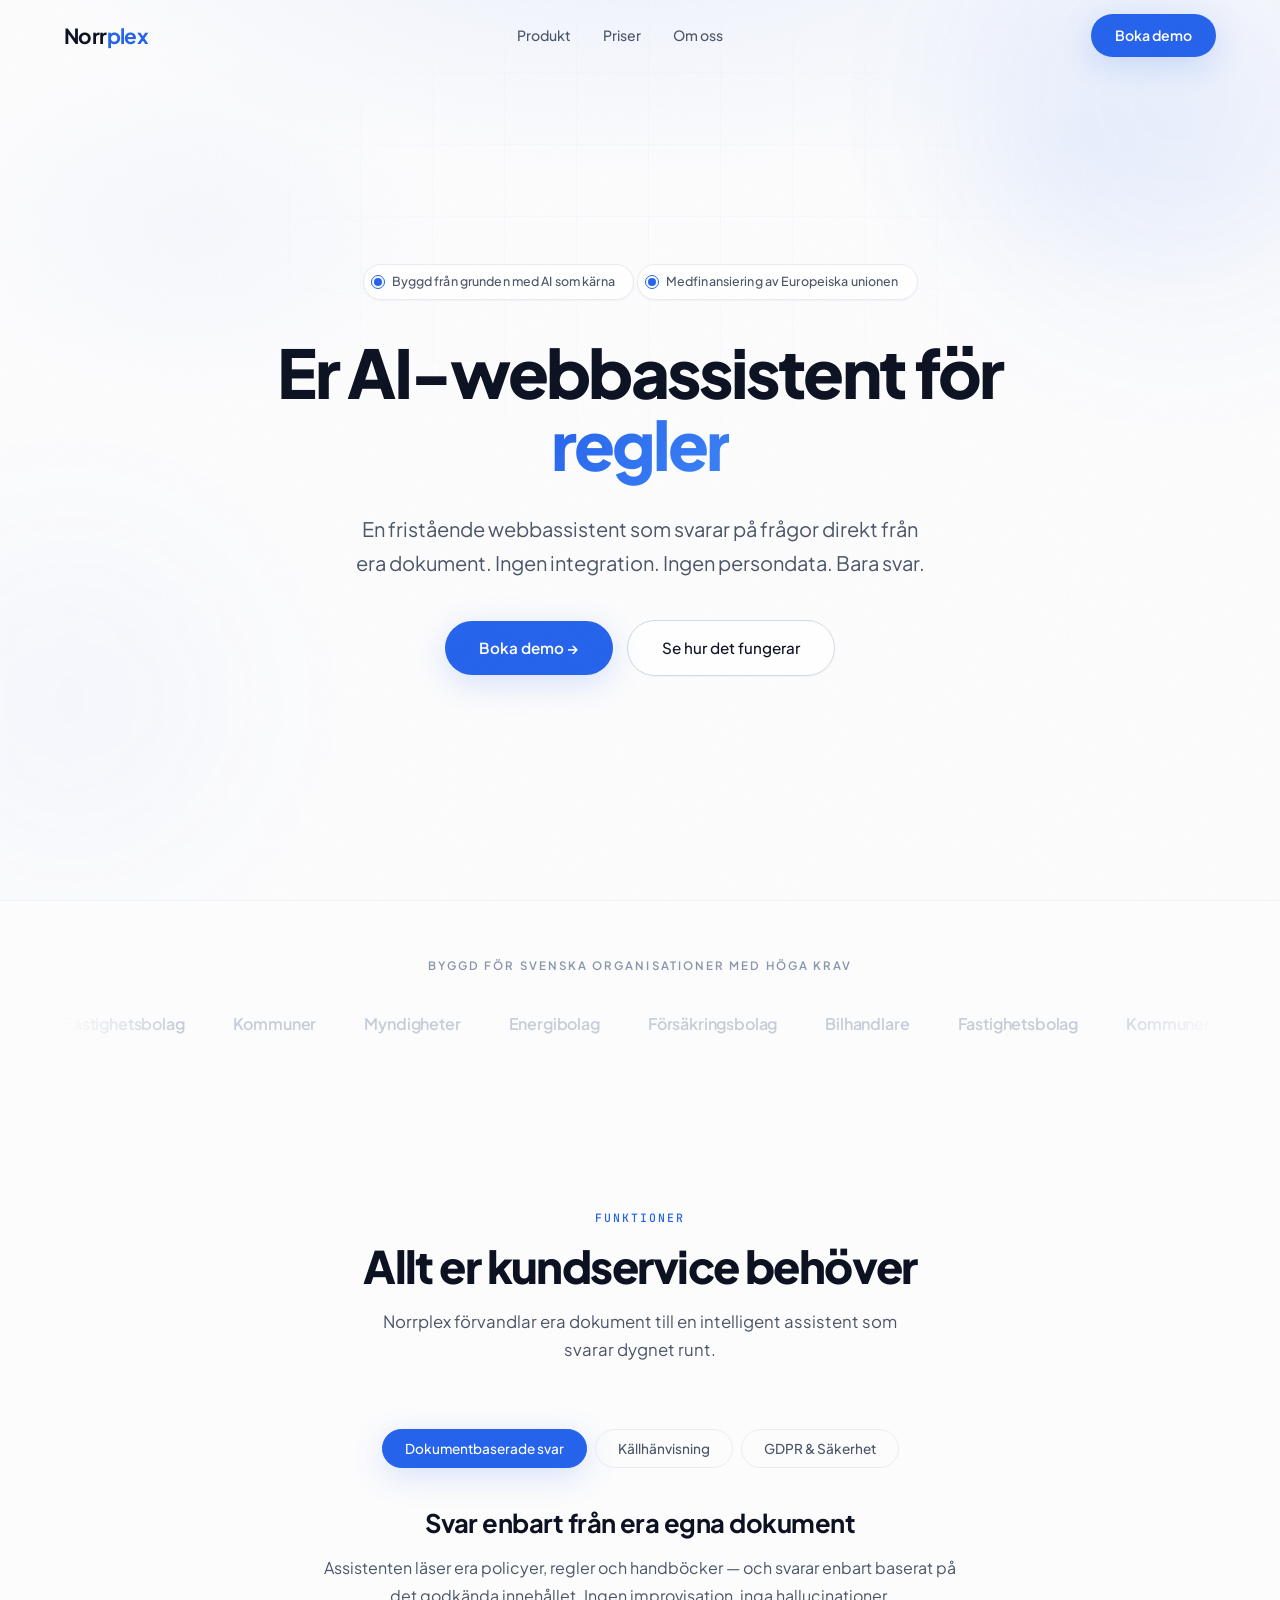
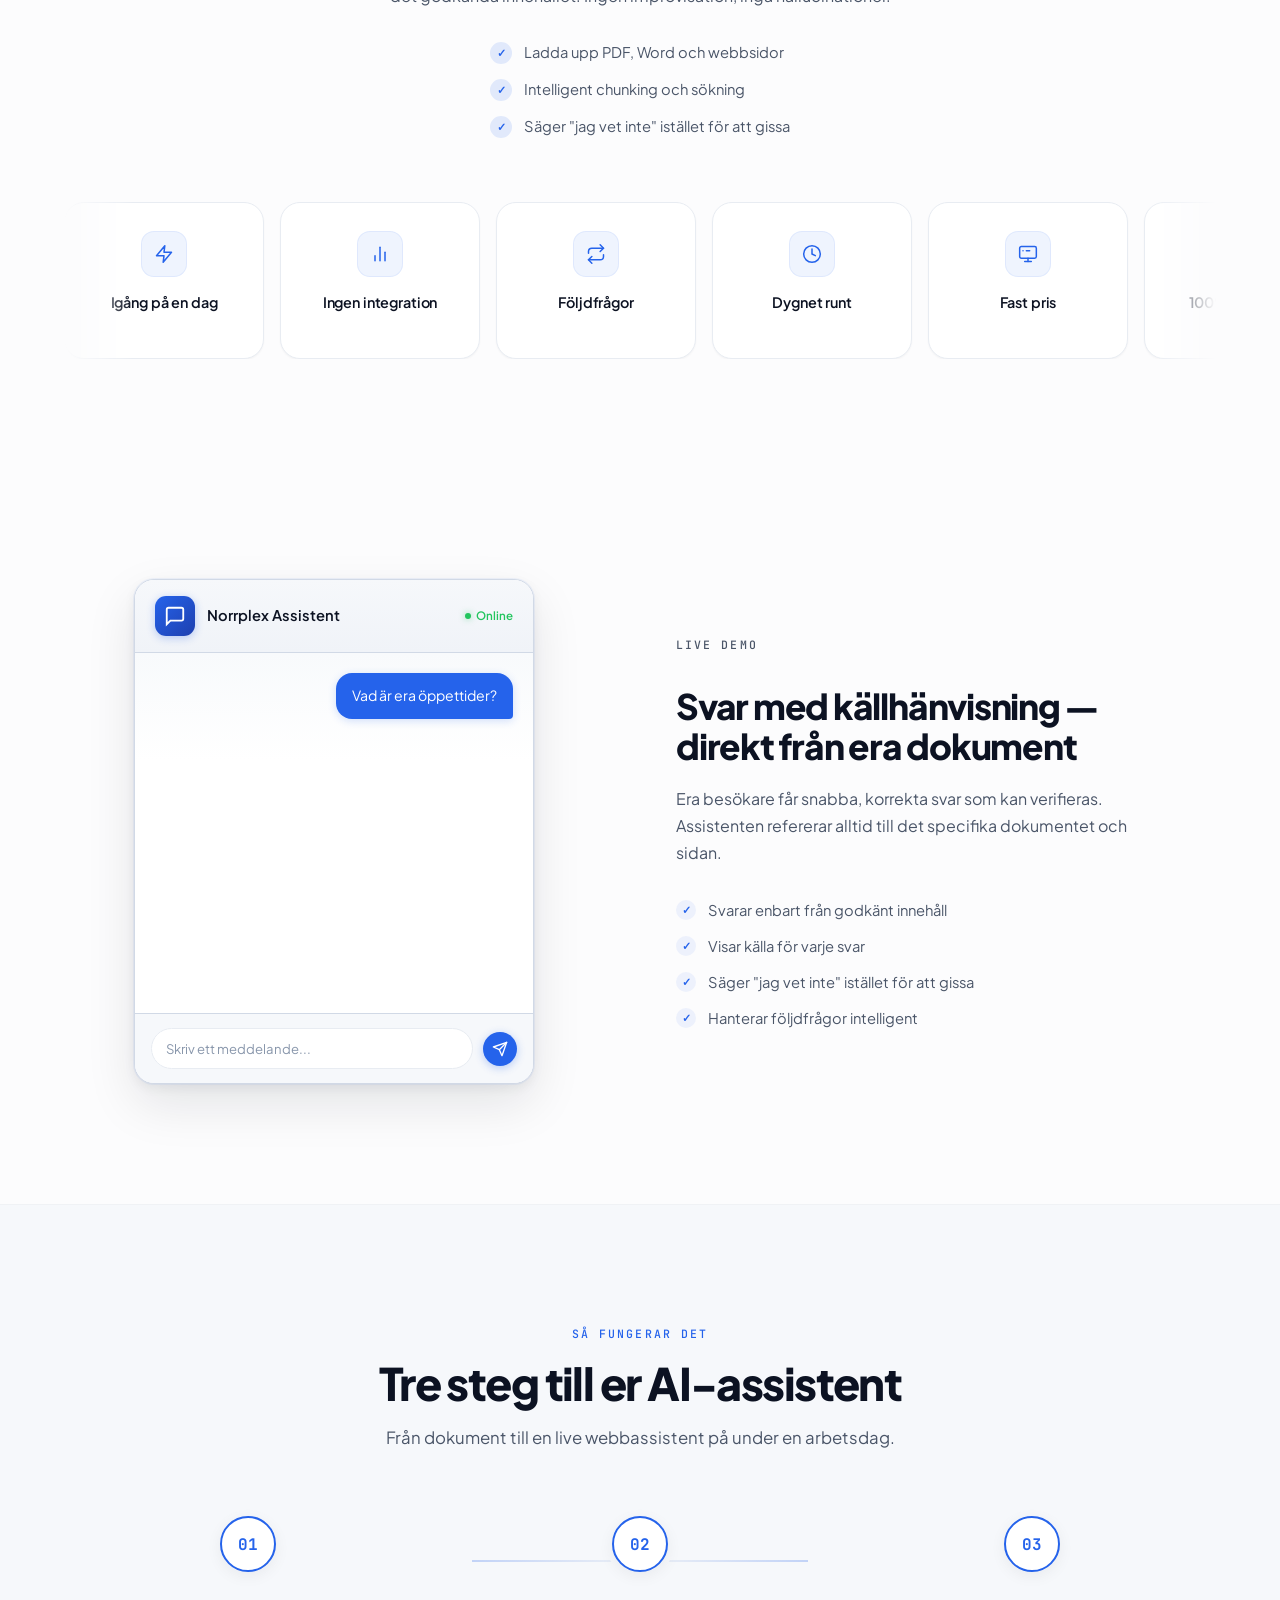
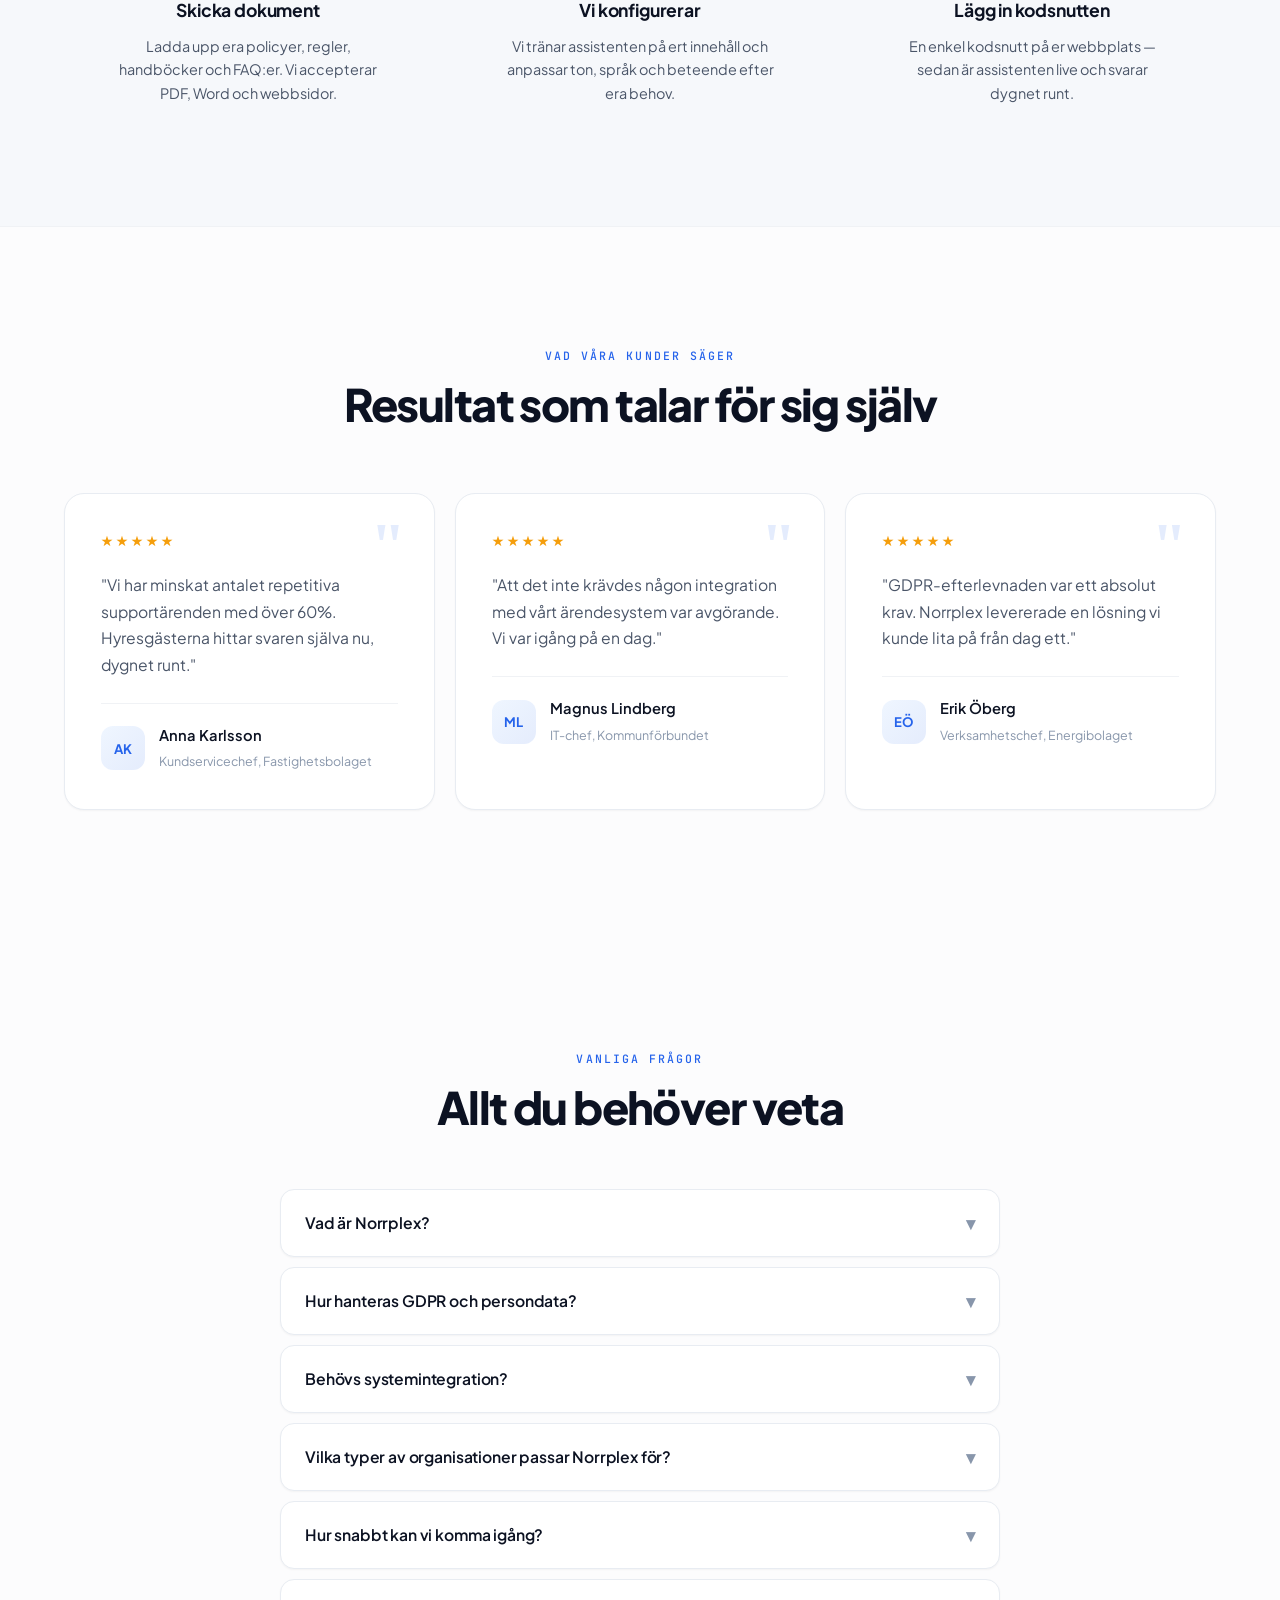
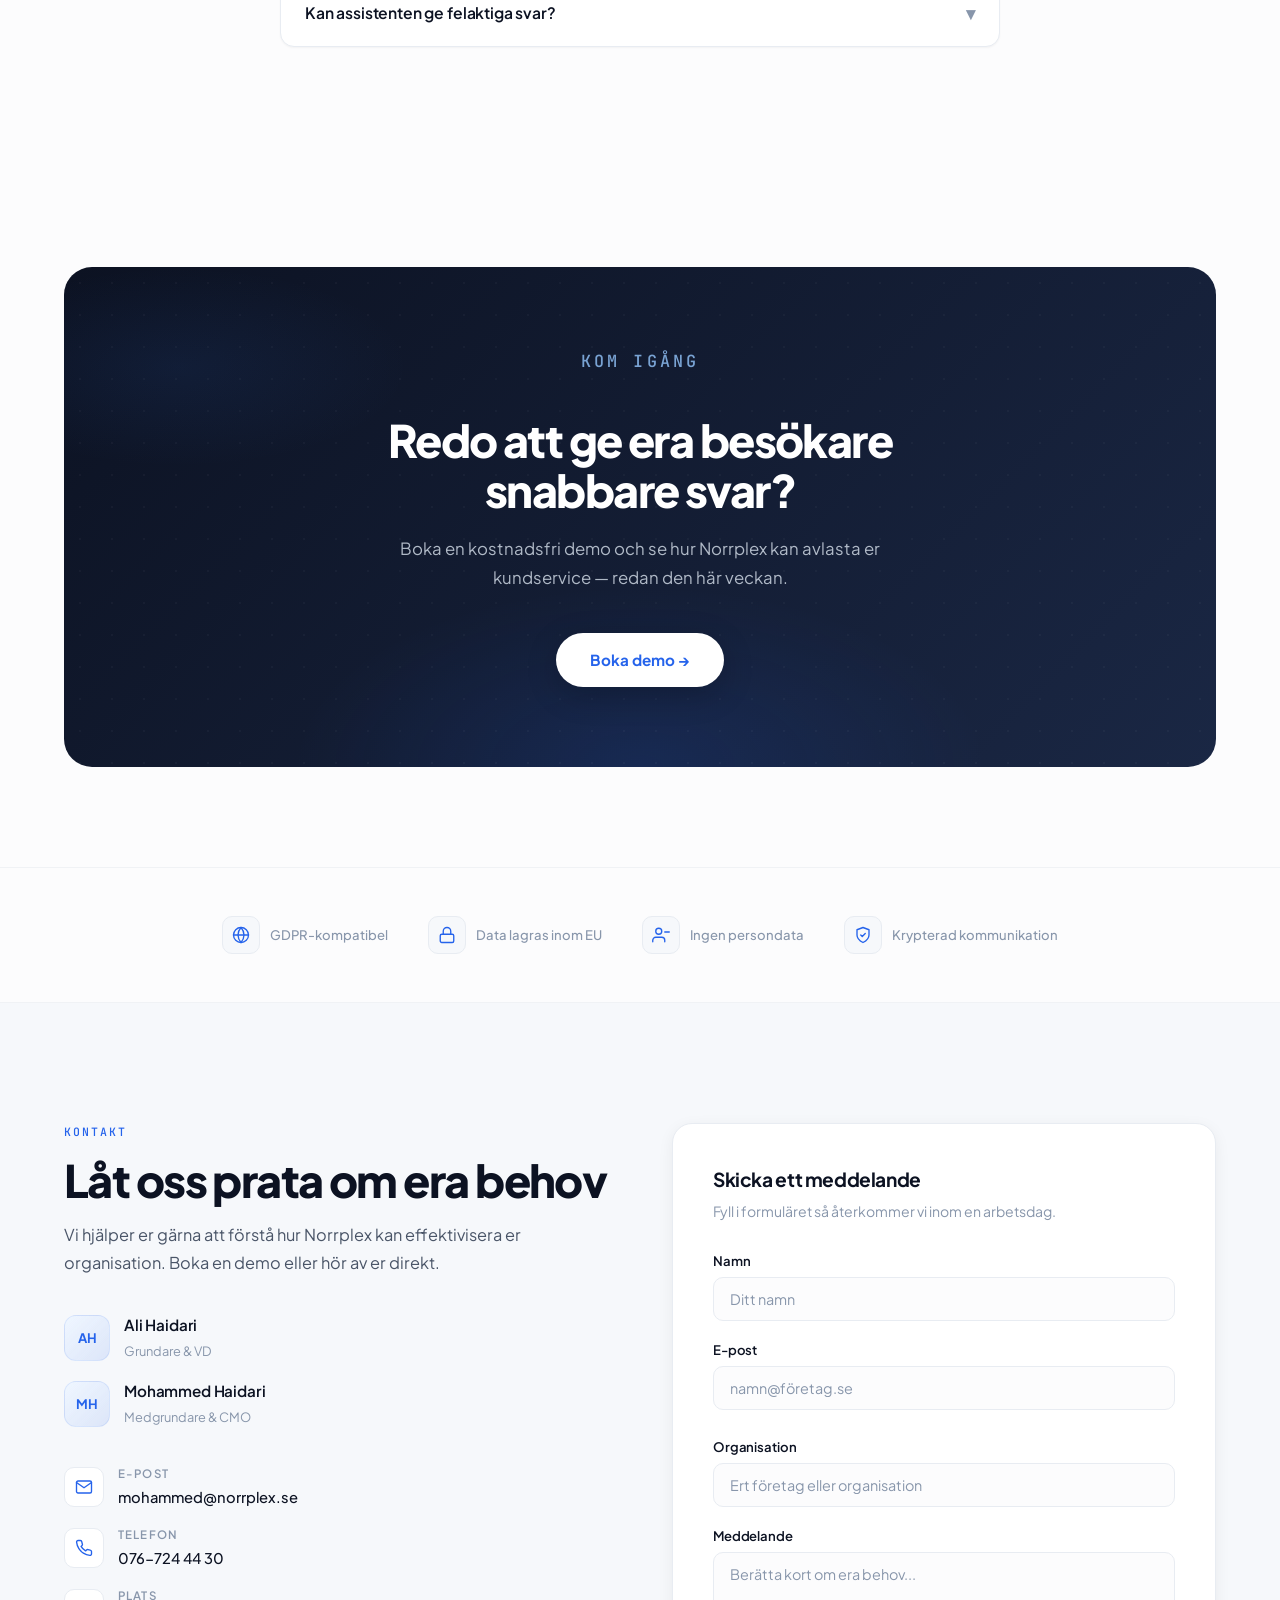
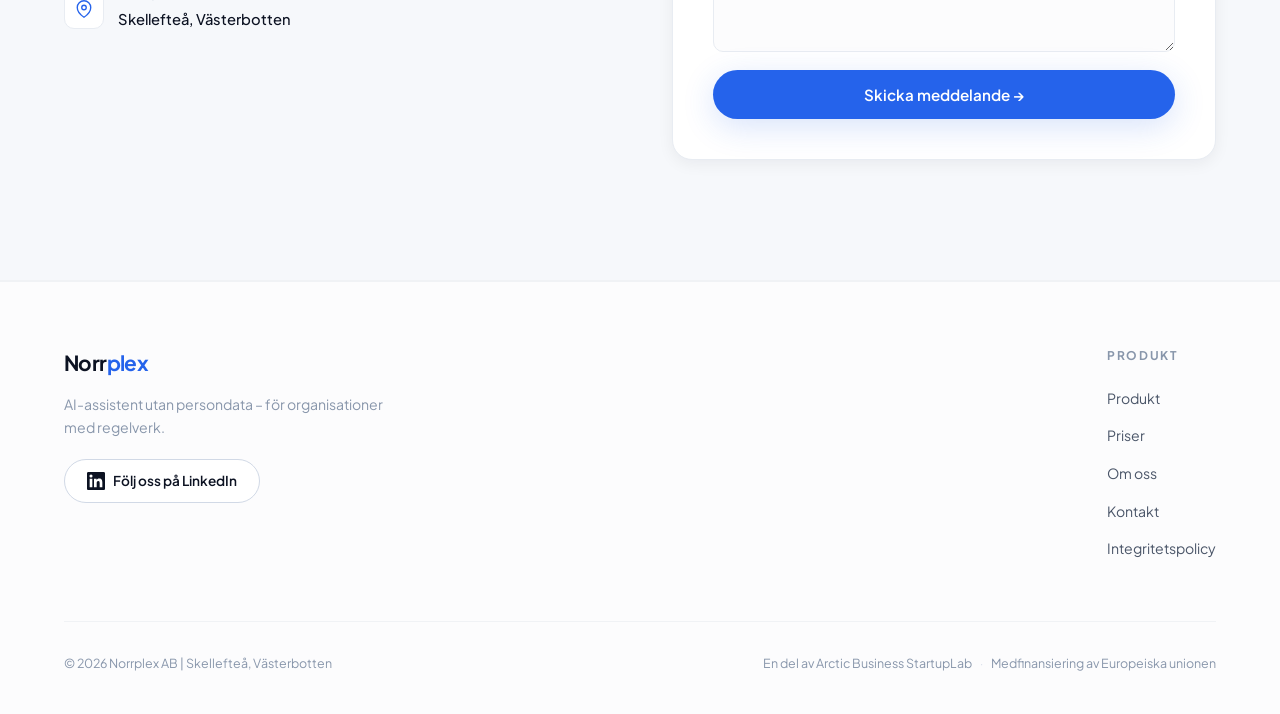
==== index.html @ 2e4d8f7a "Update index.html" ====
<!DOCTYPE html>
<html lang="sv">
<head>
<meta charset="UTF-8">
<meta name="viewport" content="width=device-width, initial-scale=1.0">
<link rel="canonical" href="https://norrplex.se/" />
<title>Norrplex — AI-webbassistent som svarar från era dokument</title>
<link rel="icon" type="image/x-icon" href="/images/favicon.ico">
<link rel="icon" type="image/png" sizes="32x32" href="/images/favicon-32x32.png">
<link rel="icon" type="image/png" sizes="16x16" href="/images/favicon-16x16.png">
<link rel="apple-touch-icon" sizes="180x180" href="/images/apple-touch-icon.png">
<link rel="manifest" href="/images/site.webmanifest">
<link rel="preconnect" href="https://fonts.googleapis.com">
<link href="https://fonts.googleapis.com/css2?family=Plus+Jakarta+Sans:ital,wght@0,300;0,400;0,500;0,600;0,700;0,800&family=JetBrains+Mono:wght@400;500;600&display=swap" rel="stylesheet">
<link rel="stylesheet" href="/style.css">
</head>
<body>

<!-- ─── NAVBAR ─── -->
<nav class="navbar" id="navbar">
  <div class="container">
    <a href="#" class="logo">
      <span class="logo-norr">Norr</span><span class="logo-plex">plex</span>
    </a>
    <ul class="nav-links">
      <li><a href="/">Produkt</a></li>
      <li><a href="/priser">Priser</a></li>
      <li><a href="/om-oss">Om oss</a></li>
    </ul>
    <a href="/#contact-info" class="nav-cta">Boka demo</a>
    <button class="mobile-toggle" onclick="document.querySelector('.nav-links').classList.toggle('show')" aria-label="Meny">
      <span></span><span></span><span></span>
    </button>
  </div>
</nav>

<!-- ─── HERO ─── -->
<section class="hero">
  <div class="hero-bg"></div>
  <div class="hero-grid"></div>
  <div class="hero-orb hero-orb-1"></div>
  <div class="hero-orb hero-orb-2"></div>
  <div class="hero-content">
    <div class="hero-badge hero-badge-ai">
      <span class="hero-badge-dot"></span>
      <span class="hero-badge-text" id="aiBadgeText">Norrplex är en AI first-plattform</span>
    </div>
    <div class="hero-badge">
      <span class="hero-badge-dot"></span>
      <span class="hero-badge-text" id="badgeText">En del av Arctic Business StartupLab</span>
    </div>
    <h1>
      Er AI-webbassistent för<br>
      <span class="rotating-text"><span class="rotating-text-inner" id="rotating"></span></span>
    </h1>
    <p class="hero-sub">
      En fristående webbassistent som svarar på frågor direkt från era dokument. 
      Ingen integration. Ingen persondata. Bara svar.
    </p>
    <div class="hero-actions">
      <a href="#contact" class="btn-primary">Boka demo →</a>
      <a href="#showcase" class="btn-secondary">Se hur det fungerar</a>
    </div>
  </div>
</section>

<!-- ─── TRUST BAR ─── -->
<section class="trust-bar">
  <div class="container">
    <p class="trust-label">Byggd för svenska organisationer med höga krav</p>
    <div class="trust-logos-wrapper">
      <div class="trust-logos-track">
        <span class="trust-logo">Fastighetsbolag</span>
        <span class="trust-logo">Kommuner</span>
        <span class="trust-logo">Myndigheter</span>
        <span class="trust-logo">Energibolag</span>
        <span class="trust-logo">Försäkringsbolag</span>
        <span class="trust-logo">Bilhandlare</span>
        <span class="trust-logo">Fastighetsbolag</span>
        <span class="trust-logo">Kommuner</span>
        <span class="trust-logo">Myndigheter</span>
        <span class="trust-logo">Energibolag</span>
        <span class="trust-logo">Försäkringsbolag</span>
        <span class="trust-logo">Bilhandlare</span>
      </div>
    </div>
  </div>
</section>

<!-- ─── FEATURES (Pango-style tabbed) ─── -->
<section class="features" id="features">
  <div class="container">
    <div class="features-header reveal">
      <p class="section-label">Funktioner</p>
      <h2 class="section-title">Allt er kundservice behöver</h2>
      <p class="section-sub">Norrplex förvandlar era dokument till en intelligent assistent som svarar dygnet runt.</p>
    </div>

    <div class="feature-tabs reveal">
      <button class="feature-tab active" data-panel="0">Dokumentbaserade svar</button>
      <button class="feature-tab" data-panel="1">Källhänvisning</button>
      <button class="feature-tab" data-panel="2">GDPR & Säkerhet</button>
    </div>

    <div class="feature-panels reveal">
      <div class="feature-panel active" data-panel="0">
        <div class="feature-panel-content">
          <h3>Svar enbart från era egna dokument</h3>
          <p>Assistenten läser era policyer, regler och handböcker — och svarar enbart baserat på det godkända innehållet. Ingen improvisation, inga hallucinationer.</p>
          <div class="feature-highlights">
            <div class="feature-highlight">
              <span class="feature-highlight-check">✓</span>
              Ladda upp PDF, Word och webbsidor
            </div>
            <div class="feature-highlight">
              <span class="feature-highlight-check">✓</span>
              Intelligent chunking och sökning
            </div>
            <div class="feature-highlight">
              <span class="feature-highlight-check">✓</span>
              Säger "jag vet inte" istället för att gissa
            </div>
          </div>
        </div>
      </div>

      <div class="feature-panel" data-panel="1">
        <div class="feature-panel-content">
          <h3>Varje svar med tydlig källa</h3>
          <p>Era besökare kan verifiera svaren själva. Assistenten visar alltid exakt vilken källa och sida svaret kommer från.</p>
          <div class="feature-highlights">
            <div class="feature-highlight">
              <span class="feature-highlight-check">✓</span>
              Refererar till specifikt dokument och sida
            </div>
            <div class="feature-highlight">
              <span class="feature-highlight-check">✓</span>
              Bygger förtroende hos besökarna
            </div>
            <div class="feature-highlight">
              <span class="feature-highlight-check">✓</span>
              Verifierbara och spårbara svar
            </div>
          </div>
        </div>
      </div>

      <div class="feature-panel" data-panel="2">
        <div class="feature-panel-content">
          <h3>GDPR-kompatibel från grunden</h3>
          <p>Norrplex behandlar aldrig persondata. Ingen inloggning, inga cookies, ingen spårning. All data lagras säkert inom EU.</p>
          <div class="feature-highlights">
            <div class="feature-highlight">
              <span class="feature-highlight-check">✓</span>
              Ingen persondata behandlas
            </div>
            <div class="feature-highlight">
              <span class="feature-highlight-check">✓</span>
              Data lagras inom EU
            </div>
            <div class="feature-highlight">
              <span class="feature-highlight-check">✓</span>
              Krypterad kommunikation
            </div>
          </div>
        </div>
      </div>
    </div>

    <div class="features-carousel-wrapper reveal">
      <div class="features-carousel">
        <div class="features-carousel-track">
          <div class="fc-card">
            <div class="fc-icon"><svg width="20" height="20" viewBox="0 0 24 24" fill="none" stroke="currentColor" stroke-width="1.8" stroke-linecap="round" stroke-linejoin="round"><polygon points="13 2 3 14 12 14 11 22 21 10 12 10 13 2"/></svg></div>
            <h3>Igång på en dag</h3>
          </div>
          <div class="fc-card">
            <div class="fc-icon"><svg width="20" height="20" viewBox="0 0 24 24" fill="none" stroke="currentColor" stroke-width="1.8" stroke-linecap="round" stroke-linejoin="round"><line x1="18" y1="20" x2="18" y2="10"/><line x1="12" y1="20" x2="12" y2="4"/><line x1="6" y1="20" x2="6" y2="14"/></svg></div>
            <h3>Ingen integration</h3>
          </div>
          <div class="fc-card">
            <div class="fc-icon"><svg width="20" height="20" viewBox="0 0 24 24" fill="none" stroke="currentColor" stroke-width="1.8" stroke-linecap="round" stroke-linejoin="round"><polyline points="17 1 21 5 17 9"/><path d="M3 11V9a4 4 0 0 1 4-4h14"/><polyline points="7 23 3 19 7 15"/><path d="M21 13v2a4 4 0 0 1-4 4H3"/></svg></div>
            <h3>Följdfrågor</h3>
          </div>
          <div class="fc-card">
            <div class="fc-icon"><svg width="20" height="20" viewBox="0 0 24 24" fill="none" stroke="currentColor" stroke-width="1.8" stroke-linecap="round" stroke-linejoin="round"><circle cx="12" cy="12" r="10"/><polyline points="12 6 12 12 16 14"/></svg></div>
            <h3>Dygnet runt</h3>
          </div>
          <div class="fc-card">
            <div class="fc-icon"><svg width="20" height="20" viewBox="0 0 24 24" fill="none" stroke="currentColor" stroke-width="1.8" stroke-linecap="round" stroke-linejoin="round"><rect x="2" y="3" width="20" height="14" rx="2"/><line x1="8" y1="21" x2="16" y2="21"/><line x1="12" y1="17" x2="12" y2="21"/><path d="M6 8h.01M10 8h4"/></svg></div>
            <h3>Fast pris</h3>
          </div>
          <div class="fc-card">
            <div class="fc-icon"><svg width="20" height="20" viewBox="0 0 24 24" fill="none" stroke="currentColor" stroke-width="1.8" stroke-linecap="round" stroke-linejoin="round"><path d="M12 22s8-4 8-10V5l-8-3-8 3v7c0 6 8 10 8 10z"/><polyline points="9 12 11 14 15 10"/></svg></div>
            <h3>100% datasäker</h3>
          </div>
          <div class="fc-card">
            <div class="fc-icon"><svg width="20" height="20" viewBox="0 0 24 24" fill="none" stroke="currentColor" stroke-width="1.8" stroke-linecap="round" stroke-linejoin="round"><path d="M17 21v-2a4 4 0 0 0-4-4H5a4 4 0 0 0-4 4v2"/><circle cx="9" cy="7" r="4"/><line x1="17" y1="8" x2="23" y2="8"/></svg></div>
            <h3>Ingen persondata hanteras</h3>
          </div>
          <div class="fc-card">
            <div class="fc-icon"><svg width="20" height="20" viewBox="0 0 24 24" fill="none" stroke="currentColor" stroke-width="1.8" stroke-linecap="round" stroke-linejoin="round"><path d="M14 2H6a2 2 0 0 0-2 2v16a2 2 0 0 0 2 2h12a2 2 0 0 0 2-2V8z"/><polyline points="14 2 14 8 20 8"/><line x1="16" y1="13" x2="8" y2="13"/><line x1="16" y1="17" x2="8" y2="17"/></svg></div>
            <h3>Svarar från era dokument</h3>
          </div>
          <!-- Duplicate for seamless loop -->
          <div class="fc-card">
            <div class="fc-icon"><svg width="20" height="20" viewBox="0 0 24 24" fill="none" stroke="currentColor" stroke-width="1.8" stroke-linecap="round" stroke-linejoin="round"><polygon points="13 2 3 14 12 14 11 22 21 10 12 10 13 2"/></svg></div>
            <h3>Igång på en dag</h3>
          </div>
          <div class="fc-card">
            <div class="fc-icon"><svg width="20" height="20" viewBox="0 0 24 24" fill="none" stroke="currentColor" stroke-width="1.8" stroke-linecap="round" stroke-linejoin="round"><line x1="18" y1="20" x2="18" y2="10"/><line x1="12" y1="20" x2="12" y2="4"/><line x1="6" y1="20" x2="6" y2="14"/></svg></div>
            <h3>Ingen integration</h3>
          </div>
          <div class="fc-card">
            <div class="fc-icon"><svg width="20" height="20" viewBox="0 0 24 24" fill="none" stroke="currentColor" stroke-width="1.8" stroke-linecap="round" stroke-linejoin="round"><polyline points="17 1 21 5 17 9"/><path d="M3 11V9a4 4 0 0 1 4-4h14"/><polyline points="7 23 3 19 7 15"/><path d="M21 13v2a4 4 0 0 1-4 4H3"/></svg></div>
            <h3>Följdfrågor</h3>
          </div>
          <div class="fc-card">
            <div class="fc-icon"><svg width="20" height="20" viewBox="0 0 24 24" fill="none" stroke="currentColor" stroke-width="1.8" stroke-linecap="round" stroke-linejoin="round"><circle cx="12" cy="12" r="10"/><polyline points="12 6 12 12 16 14"/></svg></div>
            <h3>Dygnet runt</h3>
          </div>
          <div class="fc-card">
            <div class="fc-icon"><svg width="20" height="20" viewBox="0 0 24 24" fill="none" stroke="currentColor" stroke-width="1.8" stroke-linecap="round" stroke-linejoin="round"><rect x="2" y="3" width="20" height="14" rx="2"/><line x1="8" y1="21" x2="16" y2="21"/><line x1="12" y1="17" x2="12" y2="21"/><path d="M6 8h.01M10 8h4"/></svg></div>
            <h3>Fast pris</h3>
          </div>
          <div class="fc-card">
            <div class="fc-icon"><svg width="20" height="20" viewBox="0 0 24 24" fill="none" stroke="currentColor" stroke-width="1.8" stroke-linecap="round" stroke-linejoin="round"><path d="M12 22s8-4 8-10V5l-8-3-8 3v7c0 6 8 10 8 10z"/><polyline points="9 12 11 14 15 10"/></svg></div>
            <h3>100% datasäker</h3>
          </div>
          <div class="fc-card">
            <div class="fc-icon"><svg width="20" height="20" viewBox="0 0 24 24" fill="none" stroke="currentColor" stroke-width="1.8" stroke-linecap="round" stroke-linejoin="round"><path d="M17 21v-2a4 4 0 0 0-4-4H5a4 4 0 0 0-4 4v2"/><circle cx="9" cy="7" r="4"/><line x1="17" y1="8" x2="23" y2="8"/></svg></div>
            <h3>Ingen persondata hanteras</h3>
          </div>
          <div class="fc-card">
            <div class="fc-icon"><svg width="20" height="20" viewBox="0 0 24 24" fill="none" stroke="currentColor" stroke-width="1.8" stroke-linecap="round" stroke-linejoin="round"><path d="M14 2H6a2 2 0 0 0-2 2v16a2 2 0 0 0 2 2h12a2 2 0 0 0 2-2V8z"/><polyline points="14 2 14 8 20 8"/><line x1="16" y1="13" x2="8" y2="13"/><line x1="16" y1="17" x2="8" y2="17"/></svg></div>
            <h3>Svarar från era dokument</h3>
          </div>
        </div>
      </div>
    </div>
  </div>
</section>

<!-- ─── SHOWCASE ─── -->
<section class="showcase" id="showcase">
  <div class="container">
    <div class="showcase-grid reveal">
      <div class="hero-visual">
        <div class="chat-mockup">
          <div class="chat-header">
            <div class="chat-avatar"><svg width="22" height="22" viewBox="0 0 24 24" fill="none" stroke="currentColor" stroke-width="2"><path d="M21 15a2 2 0 0 1-2 2H7l-4 4V5a2 2 0 0 1 2-2h14a2 2 0 0 1 2 2z"/></svg></div>
            <span>Norrplex Assistent</span>
            <span class="chat-status">Online</span>
          </div>
          <div class="chat-messages" id="chatMessages"></div>
          <div class="chat-input-bar">
            <div class="chat-input-bar-field">Skriv ett meddelande...</div>
            <div class="chat-input-bar-btn"><svg width="16" height="16" viewBox="0 0 24 24" fill="none" stroke="currentColor" stroke-width="2" stroke-linecap="round" stroke-linejoin="round"><line x1="22" y1="2" x2="11" y2="13"/><polygon points="22 2 15 22 11 13 2 9 22 2"/></svg></div>
          </div>
        </div>
      </div>
      <div class="showcase-content">
        <p class="section-label">Live demo</p>
        <h2 class="section-title">Svar med källhänvisning — direkt från era dokument</h2>
        <p>Era besökare får snabba, korrekta svar som kan verifieras. Assistenten refererar alltid till det specifika dokumentet och sidan.</p>
        <ul class="check-list">
          <li>Svarar enbart från godkänt innehåll</li>
          <li>Visar källa för varje svar</li>
          <li>Säger "jag vet inte" istället för att gissa</li>
          <li>Hanterar följdfrågor intelligent</li>
        </ul>
      </div>
    </div>
  </div>
</section>

<!-- ─── HOW IT WORKS ─── -->
<section class="how-it-works">
  <div class="container">
    <div class="features-header reveal">
      <p class="section-label">Så fungerar det</p>
      <h2 class="section-title">Tre steg till er AI-assistent</h2>
      <p class="section-sub">Från dokument till en live webbassistent på under en arbetsdag.</p>
    </div>
    <div class="steps-grid reveal reveal-stagger">
      <div class="step">
        <div class="step-number">01</div>
        <h3>Skicka dokument</h3>
        <p>Ladda upp era policyer, regler, handböcker och FAQ:er. Vi accepterar PDF, Word och webbsidor.</p>
      </div>
      <div class="step">
        <div class="step-number">02</div>
        <h3>Vi konfigurerar</h3>
        <p>Vi tränar assistenten på ert innehåll och anpassar ton, språk och beteende efter era behov.</p>
      </div>
      <div class="step">
        <div class="step-number">03</div>
        <h3>Lägg in kodsnutten</h3>
        <p>En enkel kodsnutt på er webbplats — sedan är assistenten live och svarar dygnet runt.</p>
      </div>
    </div>
  </div>
</section>

<!-- ─── TESTIMONIALS ─── -->
<section class="testimonials" id="testimonials">
  <div class="container">
    <div class="features-header reveal">
      <p class="section-label">Vad våra kunder säger</p>
      <h2 class="section-title">Resultat som talar för sig själv</h2>
    </div>
    <div class="testimonials-grid reveal reveal-stagger">
      <div class="testimonial-card">
        <div class="testimonial-stars">★★★★★</div>
        <blockquote>"Vi har minskat antalet repetitiva supportärenden med över 60%. Hyresgästerna hittar svaren själva nu, dygnet runt."</blockquote>
        <div class="testimonial-author">
          <div class="testimonial-avatar">AK</div>
          <div class="testimonial-author-info">
            <h4>Anna Karlsson</h4>
            <span>Kundservicechef, Fastighetsbolaget</span>
          </div>
        </div>
      </div>
      <div class="testimonial-card">
        <div class="testimonial-stars">★★★★★</div>
        <blockquote>"Att det inte krävdes någon integration med vårt ärendesystem var avgörande. Vi var igång på en dag."</blockquote>
        <div class="testimonial-author">
          <div class="testimonial-avatar">ML</div>
          <div class="testimonial-author-info">
            <h4>Magnus Lindberg</h4>
            <span>IT-chef, Kommunförbundet</span>
          </div>
        </div>
      </div>
      <div class="testimonial-card">
        <div class="testimonial-stars">★★★★★</div>
        <blockquote>"GDPR-efterlevnaden var ett absolut krav. Norrplex levererade en lösning vi kunde lita på från dag ett."</blockquote>
        <div class="testimonial-author">
          <div class="testimonial-avatar">EÖ</div>
          <div class="testimonial-author-info">
            <h4>Erik Öberg</h4>
            <span>Verksamhetschef, Energibolaget</span>
          </div>
        </div>
      </div>
    </div>
  </div>
</section>



<!-- ─── FAQ ─── -->
<section class="faq" id="faq">
  <div class="container">
    <div class="features-header reveal">
      <p class="section-label">Vanliga frågor</p>
      <h2 class="section-title">Allt du behöver veta</h2>
    </div>
    <div class="faq-list reveal">
      <div class="faq-item">
        <button class="faq-question" onclick="toggleFaq(this)">
          Vad är Norrplex?
          <span class="faq-chevron">▾</span>
        </button>
        <div class="faq-answer">
          <div class="faq-answer-inner">
            Norrplex är en fristående AI-webbassistent som svarar på besökares frågor baserat på era egna dokument — policyer, regler, handböcker och FAQ:er. Assistenten kräver ingen integration med era befintliga system och behandlar ingen persondata, vilket gör den helt GDPR-säkrad.
          </div>
        </div>
      </div>
      <div class="faq-item">
        <button class="faq-question" onclick="toggleFaq(this)">
          Hur hanteras GDPR och persondata?
          <span class="faq-chevron">▾</span>
        </button>
        <div class="faq-answer">
          <div class="faq-answer-inner">
            Norrplex behandlar ingen persondata. Besökare behöver inte logga in, lämna personuppgifter eller identifiera sig. All data lagras säkert inom EU och assistenten svarar enbart baserat på era dokumenterade regler och policyer.
          </div>
        </div>
      </div>
      <div class="faq-item">
        <button class="faq-question" onclick="toggleFaq(this)">
          Behövs systemintegration?
          <span class="faq-chevron">▾</span>
        </button>
        <div class="faq-answer">
          <div class="faq-answer-inner">
            Nej. Norrplex är helt fristående och kräver ingen koppling till era ärendesystem, CRM eller andra verktyg. Ni lägger bara till en enkel kodsnutt på er webbplats, sedan sköter assistenten resten.
          </div>
        </div>
      </div>
      <div class="faq-item">
        <button class="faq-question" onclick="toggleFaq(this)">
          Vilka typer av organisationer passar Norrplex för?
          <span class="faq-chevron">▾</span>
        </button>
        <div class="faq-answer">
          <div class="faq-answer-inner">
            Norrplex är designat för svenska organisationer med mycket regler, policyer och dokumentation — exempelvis fastighetsbolag, kommuner, myndigheter, vårdorganisationer och energibolag. Alla organisationer där besökare ofta har återkommande frågor drar nytta av assistenten.
          </div>
        </div>
      </div>
      <div class="faq-item">
        <button class="faq-question" onclick="toggleFaq(this)">
          Hur snabbt kan vi komma igång?
          <span class="faq-chevron">▾</span>
        </button>
        <div class="faq-answer">
          <div class="faq-answer-inner">
            Oftast inom en arbetsdag. Ni skickar era dokument, vi konfigurerar assistenten, och ni lägger in kodsnutten på er webbplats. Hela processen är snabb och smärtfri — ingen IT-avdelning behöver involveras.
          </div>
        </div>
      </div>
      <div class="faq-item">
        <button class="faq-question" onclick="toggleFaq(this)">
          Kan assistenten ge felaktiga svar?
          <span class="faq-chevron">▾</span>
        </button>
        <div class="faq-answer">
          <div class="faq-answer-inner">
            Assistenten svarar enbart baserat på era uppladdade dokument och refererar alltid till källan. Om informationen saknas säger assistenten "jag vet inte" istället för att gissa — vilket ger era besökare tillförlitliga och verifierbara svar.
          </div>
        </div>
      </div>
    </div>
  </div>
</section>

<!-- ─── CTA ─── -->
<section class="cta-section" id="contact">
  <div class="container">
    <div class="cta-card reveal">
      <div class="cta-content">
        <p class="section-label">Kom igång</p>
        <h2 class="section-title">Redo att ge era besökare<br>snabbare svar?</h2>
        <p>Boka en kostnadsfri demo och se hur Norrplex kan avlasta er kundservice — redan den här veckan.</p>
        <a href="#contact-info" class="btn-primary">Boka demo →</a>
      </div>
    </div>
  </div>
</section>

<!-- ─── GDPR STRIP ─── -->
<section class="gdpr-strip">
  <div class="container" style="display:flex;align-items:center;justify-content:center;gap:40px;flex-wrap:wrap;">
    <div class="gdpr-badge">
      <div class="gdpr-badge-icon"><svg width="18" height="18" viewBox="0 0 24 24" fill="none" stroke="var(--accent)" stroke-width="1.8" stroke-linecap="round" stroke-linejoin="round"><circle cx="12" cy="12" r="10"/><path d="M2 12h20"/><path d="M12 2a15.3 15.3 0 0 1 4 10 15.3 15.3 0 0 1-4 10 15.3 15.3 0 0 1-4-10 15.3 15.3 0 0 1 4-10z"/></svg></div>
      GDPR-kompatibel
    </div>
    <div class="gdpr-badge">
      <div class="gdpr-badge-icon"><svg width="18" height="18" viewBox="0 0 24 24" fill="none" stroke="var(--accent)" stroke-width="1.8" stroke-linecap="round" stroke-linejoin="round"><rect x="3" y="11" width="18" height="11" rx="2" ry="2"/><path d="M7 11V7a5 5 0 0 1 10 0v4"/></svg></div>
      Data lagras inom EU
    </div>
    <div class="gdpr-badge">
      <div class="gdpr-badge-icon"><svg width="18" height="18" viewBox="0 0 24 24" fill="none" stroke="var(--accent)" stroke-width="1.8" stroke-linecap="round" stroke-linejoin="round"><path d="M17 21v-2a4 4 0 0 0-4-4H5a4 4 0 0 0-4 4v2"/><circle cx="9" cy="7" r="4"/><line x1="17" y1="8" x2="23" y2="8"/></svg></div>
      Ingen persondata
    </div>
    <div class="gdpr-badge">
      <div class="gdpr-badge-icon"><svg width="18" height="18" viewBox="0 0 24 24" fill="none" stroke="var(--accent)" stroke-width="1.8" stroke-linecap="round" stroke-linejoin="round"><path d="M12 22s8-4 8-10V5l-8-3-8 3v7c0 6 8 10 8 10z"/><polyline points="9 12 11 14 15 10"/></svg></div>
      Krypterad kommunikation
    </div>
  </div>
</section>

<!-- ─── CONTACT ─── -->
<section class="contact-section" id="contact-info">
  <div class="container">
    <div class="contact-grid reveal">
      <div class="contact-info">
        <p class="section-label">Kontakt</p>
        <h2 class="section-title">Låt oss prata om era behov</h2>
        <p class="contact-desc">Vi hjälper er gärna att förstå hur Norrplex kan effektivisera er organisation. Boka en demo eller hör av er direkt.</p>

        <div class="contact-people">
          <div class="contact-person">
            <div class="contact-person-avatar">AH</div>
            <div>
              <h4>Ali Haidari</h4>
              <span>Grundare & VD</span>
            </div>
          </div>
          <div class="contact-person">
            <div class="contact-person-avatar">MH</div>
            <div>
              <h4>Mohammed Haidari</h4>
              <span>Medgrundare & CMO</span>
            </div>
          </div>
        </div>

        <div class="contact-details">
          <div class="contact-detail">
            <div class="contact-detail-icon"><svg width="18" height="18" viewBox="0 0 24 24" fill="none" stroke="var(--accent)" stroke-width="1.8" stroke-linecap="round" stroke-linejoin="round"><path d="M4 4h16c1.1 0 2 .9 2 2v12c0 1.1-.9 2-2 2H4c-1.1 0-2-.9-2-2V6c0-1.1.9-2 2-2z"/><polyline points="22,6 12,13 2,6"/></svg></div>
            <div>
              <span class="contact-detail-label">E-post</span>
              <a href="mailto:mohammed@norrplex.se" class="contact-detail-value">mohammed@norrplex.se</a>
            </div>
          </div>
          <div class="contact-detail">
            <div class="contact-detail-icon"><svg width="18" height="18" viewBox="0 0 24 24" fill="none" stroke="var(--accent)" stroke-width="1.8" stroke-linecap="round" stroke-linejoin="round"><path d="M22 16.92v3a2 2 0 0 1-2.18 2 19.79 19.79 0 0 1-8.63-3.07 19.5 19.5 0 0 1-6-6 19.79 19.79 0 0 1-3.07-8.67A2 2 0 0 1 4.11 2h3a2 2 0 0 1 2 1.72c.127.96.361 1.903.7 2.81a2 2 0 0 1-.45 2.11L8.09 9.91a16 16 0 0 0 6 6l1.27-1.27a2 2 0 0 1 2.11-.45c.907.339 1.85.573 2.81.7A2 2 0 0 1 22 16.92z"/></svg></div>
            <div>
              <span class="contact-detail-label">Telefon</span>
              <a href="tel:+46767244430" class="contact-detail-value">076-724 44 30</a>
            </div>
          </div>
          <div class="contact-detail">
            <div class="contact-detail-icon"><svg width="18" height="18" viewBox="0 0 24 24" fill="none" stroke="var(--accent)" stroke-width="1.8" stroke-linecap="round" stroke-linejoin="round"><path d="M21 10c0 7-9 13-9 13s-9-6-9-13a9 9 0 0 1 18 0z"/><circle cx="12" cy="10" r="3"/></svg></div>
            <div>
              <span class="contact-detail-label">Plats</span>
              <span class="contact-detail-value">Skellefteå, Västerbotten</span>
            </div>
          </div>
        </div>
      </div>

      <div class="contact-form-card">
        <h3>Skicka ett meddelande</h3>
        <p>Fyll i formuläret så återkommer vi inom en arbetsdag.</p>
        <form action="https://formspree.io/f/mwvqgrlb" method="POST" class="contact-form" id="contactForm">
          <div class="form-group">
            <label for="cf-name">Namn</label>
            <input type="text" id="cf-name" name="name" placeholder="Ditt namn" required>
            <span class="form-validation-icon" id="vi-name"></span>
          </div>
          <div class="form-group">
            <label for="cf-email">E-post</label>
            <input type="email" id="cf-email" name="email" placeholder="namn@företag.se" required>
            <span class="form-validation-icon" id="vi-email"></span>
            <span class="form-group-hint" id="hint-email">Ange en giltig e-postadress</span>
          </div>
          <div class="form-group">
            <label for="cf-org">Organisation</label>
            <input type="text" id="cf-org" name="organization" placeholder="Ert företag eller organisation">
            <span class="form-validation-icon" id="vi-org"></span>
          </div>
          <div class="form-group">
            <label for="cf-message">Meddelande</label>
            <textarea id="cf-message" name="message" rows="4" placeholder="Berätta kort om era behov..."></textarea>
          </div>
          <button type="submit" class="btn-primary" style="width:100%;justify-content:center;">Skicka meddelande →</button>
        </form>
      </div>
    </div>
  </div>
</section>

<!-- ─── FOOTER ─── -->
<footer class="footer">
  <div class="container">
    <div class="footer-top">
      <div class="footer-brand">
        <a href="#" class="logo">
          <span class="logo-norr">Norr</span><span class="logo-plex">plex</span>
        </a>
        <p>AI-assistent utan persondata – för organisationer med regelverk.</p>
        <a href="https://www.linkedin.com/company/norrplex" target="_blank" rel="noopener" class="footer-linkedin">
          <svg width="18" height="18" viewBox="0 0 24 24" fill="currentColor"><path d="M20.447 20.452h-3.554v-5.569c0-1.328-.027-3.037-1.852-3.037-1.853 0-2.136 1.445-2.136 2.939v5.667H9.351V9h3.414v1.561h.046c.477-.9 1.637-1.85 3.37-1.85 3.601 0 4.267 2.37 4.267 5.455v6.286zM5.337 7.433a2.062 2.062 0 0 1-2.063-2.065 2.064 2.064 0 1 1 2.063 2.065zm1.782 13.019H3.555V9h3.564v11.452zM22.225 0H1.771C.792 0 0 .774 0 1.729v20.542C0 23.227.792 24 1.771 24h20.451C23.2 24 24 23.227 24 22.271V1.729C24 .774 23.2 0 22.222 0h.003z"/></svg>
          Följ oss på LinkedIn
        </a>
      </div>
      <div class="footer-col">
        <h4>Produkt</h4>
        <ul>
          <li><a href="/">Produkt</a></li>
          <li><a href="/priser">Priser</a></li>
          <li><a href="/om-oss">Om oss</a></li>
          <li><a href="#contact-info">Kontakt</a></li>
          <li><a href="/integritetspolicy">Integritetspolicy</a></li>
        </ul>
      </div>
    </div>
    <div class="footer-bottom">
      <span>© 2026 Norrplex AB | Skellefteå, Västerbotten</span>
      <div class="footer-badges">
        <span>En del av Arctic Business StartupLab</span>
        <span class="footer-divider">·</span>
        <span>Medfinansiering av Europeiska unionen</span>
      </div>
    </div>
  </div>
</footer>

<script>
// ─── Rotating hero text ───
const words = ['rutiner', 'regler', 'riktlinjer', 'FAQ'];
const el = document.getElementById('rotating');
let current = 0;

function rotateWord() {
  el.style.transition = 'opacity 0.4s ease, transform 0.4s ease';
  el.style.opacity = '0';
  el.style.transform = 'translateY(-14px)';
  
  setTimeout(() => {
    current = (current + 1) % words.length;
    el.textContent = words[current];
    el.style.transform = 'translateY(14px)';
    
    requestAnimationFrame(() => {
      el.style.opacity = '1';
      el.style.transform = 'translateY(0)';
    });
  }, 400);
}

el.textContent = words[0];
setInterval(rotateWord, 2800);

// ─── Rotating badge text ───
const badgeTexts = ['En del av Arctic Business StartupLab', 'Medfinansiering av Europeiska unionen'];
const badgeEl = document.getElementById('badgeText');
let badgeIndex = 0;

function rotateBadge() {
  badgeEl.style.transition = 'opacity 0.35s ease';
  badgeEl.style.opacity = '0';
  setTimeout(() => {
    badgeIndex = (badgeIndex + 1) % badgeTexts.length;
    badgeEl.textContent = badgeTexts[badgeIndex];
    badgeEl.style.opacity = '1';
  }, 350);
}

setInterval(rotateBadge, 4000);

// ─── Rotating AI badge text ───
const aiBadgeTexts = ['Norrplex är en AI first-plattform', 'Byggd från grunden med AI som kärna'];
const aiBadgeEl = document.getElementById('aiBadgeText');
let aiBadgeIndex = 0;

function rotateAiBadge() {
  aiBadgeEl.style.transition = 'opacity 0.35s ease';
  aiBadgeEl.style.opacity = '0';
  setTimeout(() => {
    aiBadgeIndex = (aiBadgeIndex + 1) % aiBadgeTexts.length;
    aiBadgeEl.textContent = aiBadgeTexts[aiBadgeIndex];
    aiBadgeEl.style.opacity = '1';
  }, 350);
}

setInterval(rotateAiBadge, 4000);

// ─── Navbar scroll effect ───
const navbar = document.getElementById('navbar');
window.addEventListener('scroll', () => {
  navbar.classList.toggle('scrolled', window.scrollY > 40);
});

// ─── Feature tabs ───
document.querySelectorAll('.feature-tab').forEach(tab => {
  tab.addEventListener('click', () => {
    const panelId = tab.dataset.panel;
    
    document.querySelectorAll('.feature-tab').forEach(t => t.classList.remove('active'));
    tab.classList.add('active');
    
    document.querySelectorAll('.feature-panel').forEach(p => p.classList.remove('active'));
    document.querySelector(`.feature-panel[data-panel="${panelId}"]`).classList.add('active');
  });
});

// ─── FAQ accordion ───
function toggleFaq(btn) {
  const item = btn.parentElement;
  const wasActive = item.classList.contains('active');
  
  document.querySelectorAll('.faq-item').forEach(i => i.classList.remove('active'));
  
  if (!wasActive) item.classList.add('active');
}

// ─── Scroll reveal ───
const observer = new IntersectionObserver((entries) => {
  entries.forEach(entry => {
    if (entry.isIntersecting) {
      entry.target.classList.add('visible');
    }
  });
}, { threshold: 0.08, rootMargin: '0px 0px -30px 0px' });

document.querySelectorAll('.reveal, .reveal-stagger').forEach(el => observer.observe(el));

// ─── Animated Chat Demo ───
const chatConversation = [
  { type: 'user', text: 'Vad är era öppettider?' },
  { type: 'bot', text: 'Våra öppettider är måndag–fredag kl. 08:00–17:00. Lunchstängt mellan 12:00–13:00.', source: 'Kontaktinformation' },
  { type: 'user', text: 'Hur ansöker jag om bygglov?' },
  { type: 'bot', text: 'Du ansöker om bygglov via vår e-tjänst eller genom att fylla i blanketten "Ansökan om bygglov" och skicka till byggnadsnämnden.', source: 'Bygglovsguiden' },
  { type: 'user', text: 'Vilka handlingar behövs?' },
  { type: 'bot', text: 'För bygglov behöver du: situationsplan, planritning, fasadritning och teknisk beskrivning. Alla handlingar ska vara i skala.', source: 'Bygglovsguiden' }
];

const chatMessages = document.getElementById('chatMessages');
let messageIndex = 0;
let isAnimating = false;

function typeWriter(element, text, speed = 30) {
  return new Promise((resolve) => {
    let i = 0;
    element.textContent = '';
    function type() {
      if (i < text.length) {
        element.textContent += text.charAt(i);
        i++;
        chatMessages.scrollTop = chatMessages.scrollHeight;
        setTimeout(type, speed);
      } else { resolve(); }
    }
    type();
  });
}

function addTypingIndicator() {
  const typing = document.createElement('div');
  typing.className = 'chat-message bot typing';
  typing.innerHTML = '<span class="typing-dot"></span><span class="typing-dot"></span><span class="typing-dot"></span>';
  chatMessages.appendChild(typing);
  chatMessages.scrollTop = chatMessages.scrollHeight;
  return typing;
}

function removeTypingIndicator(element) {
  if (element && element.parentNode) element.parentNode.removeChild(element);
}

async function addMessage(messageData) {
  const messageDiv = document.createElement('div');
  messageDiv.className = `chat-message ${messageData.type}`;
  if (messageData.type === 'user') {
    const p = document.createElement('p');
    messageDiv.appendChild(p);
    chatMessages.appendChild(messageDiv);
    chatMessages.scrollTop = chatMessages.scrollHeight;
    await typeWriter(p, messageData.text, 40);
  } else {
    const typing = addTypingIndicator();
    await new Promise(r => setTimeout(r, 1500));
    removeTypingIndicator(typing);
    const p = document.createElement('p');
    messageDiv.appendChild(p);
    if (messageData.source) {
      const source = document.createElement('span');
      source.className = 'chat-source';
      source.innerHTML = `<svg width="12" height="12" viewBox="0 0 24 24" fill="none" stroke="currentColor" stroke-width="2"><path d="M14 2H6a2 2 0 0 0-2 2v16a2 2 0 0 0 2 2h12a2 2 0 0 0 2-2V8z"/><polyline points="14 2 14 8 20 8"/></svg> Källa: ${messageData.source}`;
      messageDiv.appendChild(source);
    }
    chatMessages.appendChild(messageDiv);
    chatMessages.scrollTop = chatMessages.scrollHeight;
    await typeWriter(p, messageData.text, 20);
  }
}

async function runChatAnimation() {
  if (isAnimating) return;
  isAnimating = true;
  chatMessages.innerHTML = '';
  messageIndex = 0;
  await new Promise(r => setTimeout(r, 1000));
  for (const message of chatConversation) {
    await addMessage(message);
    await new Promise(r => setTimeout(r, 1500));
  }
  await new Promise(r => setTimeout(r, 4000));
  isAnimating = false;
  runChatAnimation();
}

const chatObserver = new IntersectionObserver((entries) => {
  entries.forEach((entry) => {
    if (entry.isIntersecting && !isAnimating) {
      runChatAnimation();
    }
  });
}, { threshold: 0.3 });

const chatEl = document.querySelector('.chat-mockup');
if (chatEl) chatObserver.observe(chatEl);

// ─── Form live validation ───
const checkSvg = '<svg width="16" height="16" viewBox="0 0 24 24" fill="none" stroke="#22c55e" stroke-width="2.5" stroke-linecap="round" stroke-linejoin="round"><polyline points="20 6 9 17 4 12"/></svg>';
const crossSvg = '<svg width="16" height="16" viewBox="0 0 24 24" fill="none" stroke="#ef4444" stroke-width="2.5" stroke-linecap="round" stroke-linejoin="round"><line x1="18" y1="6" x2="6" y2="18"/><line x1="6" y1="6" x2="18" y2="18"/></svg>';

function isValidEmail(email) {
  return /^[^\s@]+@[^\s@]+\.[^\s@]{2,}$/.test(email);
}

function setFieldState(input, iconEl, state) {
  input.classList.remove('valid', 'invalid');
  input.classList.add('has-icon');
  if (state === 'valid') {
    input.classList.add('valid');
    iconEl.innerHTML = checkSvg;
    iconEl.classList.add('show');
  } else if (state === 'invalid') {
    input.classList.add('invalid');
    iconEl.innerHTML = crossSvg;
    iconEl.classList.add('show');
  } else {
    iconEl.classList.remove('show');
    input.classList.remove('has-icon');
  }
}

// Name field
const nameInput = document.getElementById('cf-name');
const viName = document.getElementById('vi-name');
nameInput.addEventListener('input', () => {
  if (nameInput.value.trim().length > 0) {
    setFieldState(nameInput, viName, 'valid');
  } else {
    setFieldState(nameInput, viName, 'none');
  }
});

// Email field
const emailInput = document.getElementById('cf-email');
const viEmail = document.getElementById('vi-email');
const hintEmail = document.getElementById('hint-email');
emailInput.addEventListener('input', () => {
  const val = emailInput.value.trim();
  if (val.length === 0) {
    setFieldState(emailInput, viEmail, 'none');
    hintEmail.classList.remove('show');
  } else if (isValidEmail(val)) {
    setFieldState(emailInput, viEmail, 'valid');
    hintEmail.classList.remove('show');
  } else if (val.includes('@')) {
    setFieldState(emailInput, viEmail, 'invalid');
    hintEmail.classList.add('show');
  } else {
    setFieldState(emailInput, viEmail, 'none');
    hintEmail.classList.remove('show');
  }
});

// Organisation field
const orgInput = document.getElementById('cf-org');
const viOrg = document.getElementById('vi-org');
orgInput.addEventListener('input', () => {
  if (orgInput.value.trim().length > 0) {
    setFieldState(orgInput, viOrg, 'valid');
  } else {
    setFieldState(orgInput, viOrg, 'none');
  }
});

// Textarea valid glow
const msgInput = document.getElementById('cf-message');
msgInput.addEventListener('input', () => {
  if (msgInput.value.trim().length > 0) {
    msgInput.classList.add('valid');
  } else {
    msgInput.classList.remove('valid');
  }
});
</script>
  <script src="https://norrplex-widget.pages.dev/widget.js" data-widget-key="07573934-7ae2-47b0-9798-496ad0b8ee26"></script>
</body>
</html>
---- style.css ----
*, *::before, *::after { margin: 0; padding: 0; box-sizing: border-box; }

:root {
  --bg-primary: #fcfcfd;
  --bg-secondary: #f6f8fb;
  --bg-card: #ffffff;
  --bg-card-hover: #f8fafc;
  --bg-elevated: #ffffff;
  --border: #e8ecf2;
  --border-light: #d1d9e6;
  --border-subtle: #f0f2f5;
  --text-primary: #0c1222;
  --text-secondary: #4a5568;
  --text-muted: #8896ab;
  --accent: #2563eb;
  --accent-hover: #1d4ed8;
  --accent-soft: #3b82f6;
  --accent-glow: rgba(37, 99, 235, 0.07);
  --accent-glow-md: rgba(37, 99, 235, 0.12);
  --accent-glow-strong: rgba(37, 99, 235, 0.2);
  --accent-light: #eff6ff;
  --accent-surface: #f0f5ff;
  --shadow-sm: 0 1px 2px rgba(12, 18, 34, 0.04);
  --shadow-md: 0 4px 16px rgba(12, 18, 34, 0.06);
  --shadow-lg: 0 12px 40px rgba(12, 18, 34, 0.08);
  --shadow-xl: 0 20px 60px rgba(12, 18, 34, 0.1);
  --shadow-accent: 0 8px 32px rgba(37, 99, 235, 0.18);
  --font-body: 'Plus Jakarta Sans', -apple-system, sans-serif;
  --font-mono: 'JetBrains Mono', monospace;
  --radius: 20px;
  --radius-md: 14px;
  --radius-sm: 10px;
  --radius-xs: 6px;
  --ease-out: cubic-bezier(0.16, 1, 0.3, 1);
  --ease-spring: cubic-bezier(0.34, 1.56, 0.64, 1);
}

html { scroll-behavior: smooth; }

body {
  font-family: var(--font-body);
  background: var(--bg-primary);
  color: var(--text-primary);
  line-height: 1.6;
  overflow-x: hidden;
  -webkit-font-smoothing: antialiased;
  -moz-osx-font-smoothing: grayscale;
}

/* ─── NOISE OVERLAY ─── */
body::before {
  content: '';
  position: fixed;
  inset: 0;
  background-image: url("data:image/svg+xml,%3Csvg viewBox='0 0 512 512' xmlns='http://www.w3.org/2000/svg'%3E%3Cfilter id='noise'%3E%3CfeTurbulence type='fractalNoise' baseFrequency='0.65' numOctaves='3' stitchTiles='stitch'/%3E%3C/filter%3E%3Crect width='100%25' height='100%25' filter='url(%23noise)' opacity='0.018'/%3E%3C/svg%3E");
  pointer-events: none;
  z-index: 9999;
}

a { color: inherit; text-decoration: none; }

.container {
  max-width: 1200px;
  margin: 0 auto;
  padding: 0 24px;
}

/* ─── NAVBAR ─── */
.navbar {
  position: fixed;
  top: 0;
  left: 0;
  right: 0;
  z-index: 1000;
  padding: 14px 0;
  transition: all 0.5s var(--ease-out);
  background: transparent;
}

.navbar.scrolled {
  background: rgba(252, 252, 253, 0.85);
  backdrop-filter: blur(24px) saturate(180%);
  -webkit-backdrop-filter: blur(24px) saturate(180%);
  border-bottom: 1px solid rgba(232, 236, 242, 0.6);
  box-shadow: 0 1px 8px rgba(0,0,0,0.03);
}

.navbar .container {
  display: flex;
  align-items: center;
  justify-content: space-between;
}

.logo {
  display: flex;
  align-items: center;
  gap: 0;
  font-weight: 700;
  font-size: 1.3rem;
  letter-spacing: -0.03em;
}

.logo-norr {
  color: var(--text-primary);
}

.logo-plex {
  color: var(--accent);
}

.nav-links {
  display: flex;
  align-items: center;
  gap: 32px;
  list-style: none;
}

.nav-links a {
  font-size: 0.88rem;
  color: var(--text-secondary);
  transition: color 0.3s;
  font-weight: 500;
  position: relative;
}

.nav-links a::after {
  content: '';
  position: absolute;
  bottom: -4px;
  left: 0;
  width: 0;
  height: 1.5px;
  background: var(--accent);
  transition: width 0.3s var(--ease-out);
}

.nav-links a:hover { color: var(--text-primary); }
.nav-links a:hover::after { width: 100%; }

.nav-cta {
  display: inline-flex;
  align-items: center;
  gap: 8px;
  padding: 10px 24px;
  background: var(--accent);
  color: #ffffff;
  font-weight: 600;
  font-size: 0.88rem;
  border-radius: 50px;
  transition: all 0.35s var(--ease-out);
  border: none;
  cursor: pointer;
  box-shadow: var(--shadow-accent);
}

.nav-cta:hover {
  background: var(--accent-hover);
  transform: translateY(-1px);
  box-shadow: 0 10px 36px rgba(37, 99, 235, 0.25);
}

.mobile-toggle {
  display: none;
  flex-direction: column;
  gap: 5px;
  cursor: pointer;
  background: none;
  border: none;
  padding: 4px;
}

.mobile-toggle span {
  display: block;
  width: 22px;
  height: 2px;
  background: var(--text-primary);
  border-radius: 2px;
  transition: all 0.3s;
}

/* ─── HERO ─── */
.hero {
  position: relative;
  min-height: 100vh;
  display: flex;
  align-items: center;
  justify-content: center;
  text-align: center;
  padding: 140px 24px 100px;
  overflow: hidden;
}

.hero-bg {
  position: absolute;
  inset: 0;
  background:
    radial-gradient(ellipse 80% 50% at 50% -10%, rgba(37, 99, 235, 0.08) 0%, transparent 60%),
    radial-gradient(ellipse 40% 40% at 85% 15%, rgba(59, 130, 246, 0.05) 0%, transparent 50%),
    radial-gradient(ellipse 40% 40% at 15% 25%, rgba(37, 99, 235, 0.03) 0%, transparent 50%);
  pointer-events: none;
}

.hero-grid {
  position: absolute;
  inset: 0;
  background-image:
    linear-gradient(rgba(37, 99, 235, 0.035) 1px, transparent 1px),
    linear-gradient(90deg, rgba(37, 99, 235, 0.035) 1px, transparent 1px);
  background-size: 72px 72px;
  mask-image: radial-gradient(ellipse 55% 45% at 50% 25%, black 0%, transparent 70%);
  -webkit-mask-image: radial-gradient(ellipse 55% 45% at 50% 25%, black 0%, transparent 70%);
  animation: gridFade 1.5s ease-out;
}

@keyframes gridFade {
  from { opacity: 0; }
  to { opacity: 1; }
}

/* Floating orbs */
.hero-orb {
  position: absolute;
  border-radius: 50%;
  filter: blur(80px);
  pointer-events: none;
  animation: orbFloat 12s ease-in-out infinite alternate;
}

.hero-orb-1 {
  width: 400px;
  height: 400px;
  background: rgba(37, 99, 235, 0.06);
  top: -100px;
  right: -100px;
  animation-delay: 0s;
}

.hero-orb-2 {
  width: 300px;
  height: 300px;
  background: rgba(59, 130, 246, 0.04);
  bottom: 50px;
  left: -80px;
  animation-delay: -4s;
}

@keyframes orbFloat {
  0% { transform: translate(0, 0) scale(1); }
  100% { transform: translate(30px, -20px) scale(1.1); }
}

.hero-content {
  position: relative;
  z-index: 2;
  max-width: 820px;
}

.hero-badge {
  display: inline-flex;
  align-items: center;
  gap: 10px;
  padding: 7px 18px 7px 10px;
  background: var(--bg-elevated);
  border: 1px solid var(--border);
  border-radius: 50px;
  font-size: 0.78rem;
  color: var(--text-secondary);
  margin-bottom: 36px;
  font-weight: 500;
  letter-spacing: 0.01em;
  box-shadow: var(--shadow-sm);
  animation: fadeInUp 0.8s var(--ease-out);
}

.hero-badge-dot {
  width: 8px;
  height: 8px;
  background: var(--accent);
  border-radius: 50%;
  position: relative;
}

.hero-badge-dot::after {
  content: '';
  position: absolute;
  inset: -3px;
  border-radius: 50%;
  border: 1.5px solid var(--accent);
  animation: pingDot 2s ease-out infinite;
}

@keyframes pingDot {
  0% { transform: scale(1); opacity: 0.6; }
  100% { transform: scale(2); opacity: 0; }
}

.hero h1 {
  font-size: clamp(2.8rem, 5.8vw, 4.2rem);
  font-weight: 800;
  letter-spacing: -0.04em;
  line-height: 1.08;
  margin-bottom: 24px;
  animation: fadeInUp 0.8s var(--ease-out) 0.1s both;
}

.hero h1 .rotating-text {
  display: inline-block;
  position: relative;
}

.rotating-text-inner {
  display: inline-block;
  background: linear-gradient(135deg, var(--accent), #3b82f6);
  -webkit-background-clip: text;
  -webkit-text-fill-color: transparent;
  background-clip: text;
  padding-bottom: 0.1em;
}

.hero-sub {
  font-size: clamp(1.05rem, 1.8vw, 1.25rem);
  color: var(--text-secondary);
  max-width: 580px;
  margin: 0 auto 40px;
  line-height: 1.7;
  animation: fadeInUp 0.8s var(--ease-out) 0.2s both;
  font-weight: 400;
}

.hero-actions {
  display: flex;
  align-items: center;
  justify-content: center;
  gap: 14px;
  animation: fadeInUp 0.8s var(--ease-out) 0.3s both;
}

.btn-primary {
  display: inline-flex;
  align-items: center;
  gap: 8px;
  padding: 15px 34px;
  background: var(--accent);
  color: #ffffff;
  font-weight: 600;
  font-size: 0.95rem;
  border-radius: 50px;
  transition: all 0.35s var(--ease-out);
  border: none;
  cursor: pointer;
  font-family: var(--font-body);
  box-shadow: var(--shadow-accent);
  position: relative;
  overflow: hidden;
}

.btn-primary::before {
  content: '';
  position: absolute;
  inset: 0;
  background: linear-gradient(135deg, rgba(255,255,255,0.15), transparent);
  opacity: 0;
  transition: opacity 0.3s;
}

.btn-primary:hover {
  background: var(--accent-hover);
  transform: translateY(-2px);
  box-shadow: 0 12px 40px rgba(37, 99, 235, 0.28);
}

.btn-primary:hover::before { opacity: 1; }

.btn-secondary {
  display: inline-flex;
  align-items: center;
  gap: 8px;
  padding: 15px 34px;
  background: var(--bg-elevated);
  color: var(--text-primary);
  font-weight: 500;
  font-size: 0.95rem;
  border-radius: 50px;
  border: 1px solid var(--border-light);
  transition: all 0.35s var(--ease-out);
  cursor: pointer;
  font-family: var(--font-body);
  box-shadow: var(--shadow-sm);
}

.btn-secondary:hover {
  border-color: var(--accent);
  color: var(--accent);
  box-shadow: var(--shadow-md);
  transform: translateY(-1px);
}

@keyframes fadeInUp {
  from { opacity: 0; transform: translateY(28px); }
  to { opacity: 1; transform: translateY(0); }
}

/* ─── TRUST BAR ─── */
.trust-bar {
  padding: 56px 0 44px;
  border-top: 1px solid var(--border-subtle);
  position: relative;
  overflow: hidden;
}

.trust-bar .container { text-align: center; }

.trust-label {
  font-size: 0.72rem;
  text-transform: uppercase;
  letter-spacing: 0.18em;
  color: var(--text-muted);
  margin-bottom: 28px;
  font-weight: 600;
}

.trust-logos-track {
  display: flex;
  gap: 48px;
  animation: scrollLogos 25s linear infinite;
  width: max-content;
}

.trust-logos-wrapper {
  overflow: hidden;
  mask-image: linear-gradient(90deg, transparent, black 10%, black 90%, transparent);
  -webkit-mask-image: linear-gradient(90deg, transparent, black 10%, black 90%, transparent);
}

@keyframes scrollLogos {
  0% { transform: translateX(0); }
  100% { transform: translateX(-50%); }
}

.trust-logo {
  font-size: 1rem;
  font-weight: 600;
  color: var(--text-muted);
  opacity: 0.45;
  transition: opacity 0.4s;
  white-space: nowrap;
  letter-spacing: -0.01em;
  flex-shrink: 0;
  padding: 8px 0;
}

.trust-logo:hover { opacity: 0.75; }

/* ─── FEATURES (Pango-style tabbed) ─── */
.features {
  padding: 120px 0;
}

.section-label {
  font-family: var(--font-mono);
  font-size: 0.72rem;
  text-transform: uppercase;
  letter-spacing: 0.18em;
  color: var(--accent);
  margin-bottom: 14px;
  font-weight: 500;
}

.section-title {
  font-size: clamp(2rem, 3.8vw, 2.8rem);
  font-weight: 800;
  letter-spacing: -0.035em;
  line-height: 1.12;
  margin-bottom: 16px;
}

.section-sub {
  font-size: 1.05rem;
  color: var(--text-secondary);
  max-width: 540px;
  line-height: 1.7;
}

.features-header {
  text-align: center;
  margin-bottom: 64px;
}

.features-header .section-sub {
  margin: 0 auto;
}

/* Tabbed feature cards */
.feature-tabs {
  display: flex;
  gap: 8px;
  justify-content: center;
  margin-bottom: 40px;
}

.feature-tab {
  padding: 10px 22px;
  border-radius: 50px;
  font-size: 0.85rem;
  font-weight: 500;
  color: var(--text-secondary);
  background: transparent;
  border: 1px solid var(--border);
  cursor: pointer;
  font-family: var(--font-body);
  transition: all 0.35s var(--ease-out);
}

.feature-tab:hover {
  border-color: var(--border-light);
  background: var(--bg-secondary);
}

.feature-tab.active {
  background: var(--accent);
  color: #ffffff;
  border-color: var(--accent);
  box-shadow: var(--shadow-accent);
}

.feature-panels {
  position: relative;
}

.feature-panel {
  display: none;
  max-width: 640px;
  margin: 0 auto;
  text-align: center;
  animation: panelIn 0.5s var(--ease-out);
}

.feature-panel.active {
  display: block;
}

@keyframes panelIn {
  from { opacity: 0; transform: translateY(16px); }
  to { opacity: 1; transform: translateY(0); }
}

.feature-panel-visual {
  background: linear-gradient(135deg, var(--accent-surface), var(--bg-secondary));
  border-radius: var(--radius);
  border: 1px solid var(--border);
  padding: 48px;
  aspect-ratio: 4/3;
  display: flex;
  align-items: center;
  justify-content: center;
  position: relative;
  overflow: hidden;
}

.feature-panel-visual::before {
  content: '';
  position: absolute;
  inset: 0;
  background-image:
    radial-gradient(circle at 20% 80%, rgba(37, 99, 235, 0.06) 0%, transparent 50%),
    radial-gradient(circle at 80% 20%, rgba(59, 130, 246, 0.04) 0%, transparent 50%);
}

.feature-visual-icon {
  position: relative;
  z-index: 1;
  font-size: 4rem;
  filter: drop-shadow(0 4px 12px rgba(0,0,0,0.08));
}

.feature-panel-content {
  max-width: 640px;
  text-align: center;
}

.feature-panel-content h3 {
  font-size: 1.6rem;
  font-weight: 700;
  letter-spacing: -0.02em;
  margin-bottom: 16px;
  line-height: 1.2;
}

.feature-panel-content p {
  color: var(--text-secondary);
  font-size: 1rem;
  line-height: 1.75;
  margin-bottom: 28px;
}

.feature-highlights {
  display: inline-flex;
  flex-direction: column;
  gap: 14px;
  text-align: left;
}

.feature-highlight {
  display: flex;
  align-items: flex-start;
  gap: 12px;
  font-size: 0.92rem;
  color: var(--text-secondary);
  line-height: 1.5;
}

.feature-highlight-check {
  width: 22px;
  height: 22px;
  border-radius: 50%;
  background: var(--accent-glow-md);
  display: flex;
  align-items: center;
  justify-content: center;
  flex-shrink: 0;
  margin-top: 1px;
  color: var(--accent);
  font-size: 0.7rem;
  font-weight: 700;
}

/* ─── FEATURE GRID (scrolling carousel) ─── */
.features-carousel-wrapper {
  margin-top: 64px;
}

.features-carousel {
  overflow: hidden;
  mask-image: linear-gradient(90deg, transparent, black 6%, black 94%, transparent);
  -webkit-mask-image: linear-gradient(90deg, transparent, black 6%, black 94%, transparent);
}

.features-carousel-track {
  display: flex;
  gap: 16px;
  width: max-content;
  animation: scrollCards 35s linear infinite;
}

.features-carousel:hover .features-carousel-track {
  animation-play-state: paused;
}

@keyframes scrollCards {
  0% { transform: translateX(0); }
  100% { transform: translateX(-50%); }
}

.fc-card {
  flex-shrink: 0;
  width: 200px;
  background: var(--bg-card);
  border: 1px solid var(--border);
  border-radius: var(--radius);
  padding: 28px 22px;
  text-align: center;
  transition: all 0.4s var(--ease-out);
  box-shadow: var(--shadow-sm);
  cursor: default;
}

.fc-card:hover {
  border-color: rgba(37, 99, 235, 0.2);
  transform: translateY(-4px);
  box-shadow: var(--shadow-lg);
}

.fc-icon {
  width: 46px;
  height: 46px;
  background: var(--accent-glow);
  border: 1px solid rgba(37, 99, 235, 0.08);
  border-radius: 13px;
  display: flex;
  align-items: center;
  justify-content: center;
  margin: 0 auto 16px;
  font-size: 1.15rem;
  transition: all 0.35s var(--ease-out);
  color: var(--accent);
}

.fc-icon svg {
  stroke: var(--accent);
}

.fc-card:hover .fc-icon {
  background: var(--accent-glow-md);
  transform: scale(1.08);
}

.fc-card h3 {
  font-size: 0.9rem;
  font-weight: 600;
  letter-spacing: -0.01em;
  line-height: 1.3;
  color: var(--text-primary);
}

/* ─── SHOWCASE ─── */
.showcase {
  padding: 100px 0 120px;
}

.showcase-grid {
  display: grid;
  grid-template-columns: 1fr 1fr;
  gap: 72px;
  align-items: center;
}

.hero-visual {
  display: flex;
  justify-content: center;
}

/* ─── CHAT MOCKUP (elevated) ─── */
.chat-mockup {
  width: 100%;
  max-width: 400px;
  background: var(--bg-card);
  border-radius: var(--radius);
  border: 1.5px solid var(--border-light);
  overflow: hidden;
  box-shadow: 
    0 0 0 1px rgba(37, 99, 235, 0.06),
    0 4px 12px rgba(12, 18, 34, 0.06),
    0 20px 50px rgba(12, 18, 34, 0.1);
  position: relative;
}

/* Gradient glow border */
.chat-mockup::before {
  content: '';
  position: absolute;
  inset: -2px;
  border-radius: calc(var(--radius) + 2px);
  background: linear-gradient(135deg, rgba(37, 99, 235, 0.2), rgba(37, 99, 235, 0.05) 30%, rgba(59, 130, 246, 0.05) 70%, rgba(37, 99, 235, 0.15));
  z-index: -1;
  pointer-events: none;
}

.chat-header {
  display: flex;
  align-items: center;
  gap: 12px;
  padding: 16px 20px;
  background: linear-gradient(180deg, var(--bg-secondary), #f0f3f8);
  border-bottom: 1.5px solid var(--border-light);
}

.chat-avatar {
  width: 40px;
  height: 40px;
  display: flex;
  align-items: center;
  justify-content: center;
  background: linear-gradient(135deg, #2563eb, #1e40af);
  border-radius: 11px;
  color: white;
  box-shadow: 0 2px 8px rgba(37, 99, 235, 0.3);
}

.chat-header span:first-of-type {
  font-weight: 600;
  flex: 1;
  color: var(--text-primary);
  font-size: 0.92rem;
}

.chat-status {
  font-size: 0.72rem;
  color: #22c55e;
  font-weight: 600;
  display: flex;
  align-items: center;
  gap: 5px;
}

.chat-status::before {
  content: '';
  width: 6px;
  height: 6px;
  background: #22c55e;
  border-radius: 50%;
  box-shadow: 0 0 6px rgba(34, 197, 94, 0.5);
}

.chat-messages {
  padding: 20px;
  display: flex;
  flex-direction: column;
  gap: 16px;
  height: 360px;
  overflow-y: auto;
  scrollbar-width: none;
  background: linear-gradient(180deg, #f8fafc 0%, #ffffff 30%, #ffffff 100%);
}

.chat-messages::-webkit-scrollbar { display: none; }

/* Chat input bar at bottom */
.chat-input-bar {
  display: flex;
  align-items: center;
  gap: 10px;
  padding: 14px 16px;
  border-top: 1.5px solid var(--border-light);
  background: var(--bg-secondary);
}

.chat-input-bar-field {
  flex: 1;
  padding: 9px 14px;
  border-radius: 50px;
  border: 1px solid var(--border);
  background: var(--bg-card);
  font-size: 0.82rem;
  color: var(--text-muted);
  font-family: var(--font-body);
}

.chat-input-bar-btn {
  width: 34px;
  height: 34px;
  border-radius: 50%;
  background: var(--accent);
  border: none;
  display: flex;
  align-items: center;
  justify-content: center;
  cursor: pointer;
  box-shadow: 0 2px 8px rgba(37, 99, 235, 0.3);
}

.chat-input-bar-btn svg {
  stroke: #ffffff;
}

.chat-message {
  max-width: 85%;
  padding: 12px 16px;
  border-radius: 16px;
  font-size: 0.88rem;
  line-height: 1.55;
  animation: chatIn 0.35s var(--ease-out) both;
}

@keyframes chatIn {
  from { opacity: 0; transform: translateY(8px) scale(0.97); }
  to { opacity: 1; transform: translateY(0) scale(1); }
}

.chat-message.user {
  align-self: flex-end;
  background: var(--accent);
  color: #ffffff;
  border-bottom-right-radius: 4px;
  box-shadow: 0 2px 8px rgba(37, 99, 235, 0.2);
}

.chat-message.bot {
  align-self: flex-start;
  background: #ffffff;
  border: 1.5px solid var(--border-light);
  color: var(--text-primary);
  border-bottom-left-radius: 4px;
  box-shadow: 0 1px 4px rgba(0,0,0,0.04);
}

.chat-source {
  display: flex;
  align-items: center;
  gap: 4px;
  margin-top: 8px;
  font-size: 0.72rem;
  color: var(--accent);
  font-family: var(--font-mono);
  font-weight: 500;
}

.chat-source svg {
  stroke: var(--accent);
  flex-shrink: 0;
}

.chat-message.typing {
  display: flex;
  gap: 4px;
  padding: 16px;
}

.typing-dot {
  width: 7px;
  height: 7px;
  background: var(--text-muted);
  border-radius: 50%;
  animation: typingBounce 1.4s ease-in-out infinite;
}

.typing-dot:nth-child(2) { animation-delay: 0.2s; }
.typing-dot:nth-child(3) { animation-delay: 0.4s; }

@keyframes typingBounce {
  0%, 60%, 100% { transform: translateY(0); opacity: 0.4; }
  30% { transform: translateY(-8px); opacity: 1; }
}

.showcase-content { max-width: 480px; }

.showcase-content .section-title {
  font-size: clamp(1.8rem, 3vw, 2.2rem);
  margin-bottom: 20px;
}

.showcase-content p {
  color: var(--text-secondary);
  line-height: 1.7;
  margin-bottom: 32px;
}

.check-list {
  list-style: none;
  display: flex;
  flex-direction: column;
  gap: 14px;
}

.check-list li {
  display: flex;
  align-items: flex-start;
  gap: 12px;
  color: var(--text-secondary);
  font-size: 0.92rem;
  line-height: 1.5;
}

.check-list li::before {
  content: '✓';
  color: var(--accent);
  font-weight: 700;
  flex-shrink: 0;
  margin-top: 1px;
  width: 20px;
  height: 20px;
  display: flex;
  align-items: center;
  justify-content: center;
  background: var(--accent-glow);
  border-radius: 50%;
  font-size: 0.7rem;
}

/* ─── HOW IT WORKS ─── */
.how-it-works {
  padding: 120px 0;
  background: var(--bg-secondary);
  border-top: 1px solid var(--border-subtle);
  border-bottom: 1px solid var(--border-subtle);
  position: relative;
}

.how-it-works .features-header { margin-bottom: 64px; }

.steps-grid {
  display: grid;
  grid-template-columns: repeat(3, 1fr);
  gap: 24px;
  position: relative;
}

.steps-grid::before {
  content: '';
  position: absolute;
  top: 44px;
  left: calc(33.33% + 24px);
  right: calc(33.33% + 24px);
  height: 2px;
  background: linear-gradient(90deg, var(--accent), var(--border-light), var(--accent));
  opacity: 0.25;
}

.step {
  text-align: center;
  position: relative;
  padding: 0 12px;
}

.step-number {
  width: 56px;
  height: 56px;
  margin: 0 auto 24px;
  display: flex;
  align-items: center;
  justify-content: center;
  background: var(--bg-elevated);
  border: 2px solid var(--accent);
  border-radius: 50%;
  font-family: var(--font-mono);
  font-size: 1rem;
  font-weight: 700;
  color: var(--accent);
  position: relative;
  z-index: 1;
  box-shadow: var(--shadow-md), 0 0 0 6px var(--bg-secondary);
  transition: all 0.35s var(--ease-out);
}

.step:hover .step-number {
  background: var(--accent);
  color: #ffffff;
  box-shadow: var(--shadow-accent), 0 0 0 6px var(--bg-secondary);
}

.step h3 {
  font-size: 1.1rem;
  font-weight: 700;
  margin-bottom: 10px;
  letter-spacing: -0.01em;
}

.step p {
  color: var(--text-secondary);
  font-size: 0.9rem;
  line-height: 1.65;
  max-width: 280px;
  margin: 0 auto;
}

/* ─── TESTIMONIALS ─── */
.testimonials {
  padding: 120px 0;
  position: relative;
}

.testimonials .features-header { margin-bottom: 64px; }

.testimonials-grid {
  display: grid;
  grid-template-columns: repeat(3, 1fr);
  gap: 20px;
}

.testimonial-card {
  background: var(--bg-card);
  border: 1px solid var(--border);
  border-radius: var(--radius);
  padding: 36px;
  transition: all 0.4s var(--ease-out);
  box-shadow: var(--shadow-sm);
  position: relative;
}

.testimonial-card::before {
  content: '"';
  position: absolute;
  top: 20px;
  right: 28px;
  font-size: 4rem;
  font-weight: 800;
  color: var(--accent-glow-md);
  line-height: 1;
  font-family: Georgia, serif;
}

.testimonial-card:hover {
  border-color: rgba(37, 99, 235, 0.15);
  transform: translateY(-5px);
  box-shadow: var(--shadow-lg);
}

.testimonial-stars {
  margin-bottom: 20px;
  color: #f59e0b;
  font-size: 0.85rem;
  letter-spacing: 3px;
}

.testimonial-card blockquote {
  font-size: 0.98rem;
  line-height: 1.7;
  color: var(--text-secondary);
  margin-bottom: 24px;
  font-style: normal;
  font-weight: 400;
}

.testimonial-author {
  display: flex;
  align-items: center;
  gap: 14px;
  padding-top: 20px;
  border-top: 1px solid var(--border-subtle);
}

.testimonial-avatar {
  width: 44px;
  height: 44px;
  border-radius: 12px;
  background: linear-gradient(135deg, var(--accent-light), var(--accent-glow-md));
  display: flex;
  align-items: center;
  justify-content: center;
  font-weight: 700;
  font-size: 0.82rem;
  color: var(--accent);
}

.testimonial-author-info h4 {
  font-size: 0.92rem;
  font-weight: 600;
}

.testimonial-author-info span {
  font-size: 0.78rem;
  color: var(--text-muted);
}

/* ─── FAQ ─── */
.faq {
  padding: 120px 0;
}

.faq .features-header { margin-bottom: 56px; }

.faq-list {
  max-width: 720px;
  margin: 0 auto;
  display: flex;
  flex-direction: column;
  gap: 10px;
}

.faq-item {
  border: 1px solid var(--border);
  border-radius: var(--radius-md);
  overflow: hidden;
  transition: all 0.35s var(--ease-out);
  background: var(--bg-card);
  box-shadow: var(--shadow-sm);
}

.faq-item:hover {
  border-color: var(--border-light);
}

.faq-item.active {
  border-color: rgba(37, 99, 235, 0.2);
  box-shadow: var(--shadow-md);
}

.faq-question {
  width: 100%;
  display: flex;
  align-items: center;
  justify-content: space-between;
  padding: 22px 24px;
  background: transparent;
  border: none;
  color: var(--text-primary);
  font-size: 0.98rem;
  font-weight: 600;
  font-family: var(--font-body);
  cursor: pointer;
  text-align: left;
  transition: all 0.3s;
  letter-spacing: -0.01em;
}

.faq-question:hover { color: var(--accent); }

.faq-chevron {
  font-size: 1.1rem;
  color: var(--text-muted);
  transition: all 0.4s var(--ease-out);
  flex-shrink: 0;
  margin-left: 16px;
}

.faq-item.active .faq-chevron {
  transform: rotate(180deg);
  color: var(--accent);
}

.faq-answer {
  max-height: 0;
  overflow: hidden;
  transition: max-height 0.45s var(--ease-out);
}

.faq-item.active .faq-answer {
  max-height: 300px;
}

.faq-answer-inner {
  padding: 0 24px 24px;
  color: var(--text-secondary);
  font-size: 0.92rem;
  line-height: 1.75;
}

/* ─── CTA SECTION ─── */
.cta-section {
  padding: 100px 0;
  text-align: center;
  position: relative;
  overflow: hidden;
}

.cta-card {
  background: linear-gradient(135deg, #0c1222, #1a2744);
  border-radius: 28px;
  padding: 80px 40px;
  position: relative;
  overflow: hidden;
}

.cta-card::before {
  content: '';
  position: absolute;
  inset: 0;
  background:
    radial-gradient(ellipse 50% 60% at 50% 100%, rgba(37, 99, 235, 0.15) 0%, transparent 60%),
    radial-gradient(ellipse 40% 40% at 10% 20%, rgba(59, 130, 246, 0.08) 0%, transparent 50%);
}

.cta-card::after {
  content: '';
  position: absolute;
  inset: 0;
  background-image:
    radial-gradient(rgba(255,255,255,0.03) 1px, transparent 1px);
  background-size: 32px 32px;
}

.cta-content {
  position: relative;
  z-index: 1;
}

.cta-content .section-label {
  color: rgba(147, 197, 253, 0.8);
}

.cta-content .section-title {
  color: #ffffff;
  margin-bottom: 20px;
}

.cta-content p {
  font-size: 1.05rem;
  color: rgba(203, 213, 225, 0.85);
  max-width: 480px;
  margin: 0 auto 40px;
  line-height: 1.7;
}

.cta-content .btn-primary {
  background: #ffffff;
  color: var(--accent);
  font-weight: 700;
  box-shadow: 0 8px 32px rgba(0,0,0,0.2);
}

.cta-content .btn-primary:hover {
  background: #f0f5ff;
  transform: translateY(-2px);
  box-shadow: 0 12px 40px rgba(0,0,0,0.25);
}

/* ─── GDPR STRIP ─── */
.gdpr-strip {
  display: flex;
  align-items: center;
  justify-content: center;
  gap: 40px;
  padding: 48px 0;
  border-top: 1px solid var(--border-subtle);
  flex-wrap: wrap;
}

.gdpr-badge {
  display: flex;
  align-items: center;
  gap: 10px;
  color: var(--text-muted);
  font-size: 0.82rem;
  font-weight: 500;
}

.gdpr-badge-icon {
  width: 38px;
  height: 38px;
  border: 1px solid var(--border);
  border-radius: 10px;
  display: flex;
  align-items: center;
  justify-content: center;
  font-size: 0.9rem;
  background: var(--bg-secondary);
  transition: all 0.3s var(--ease-out);
}

.gdpr-badge:hover .gdpr-badge-icon {
  border-color: var(--border-light);
  transform: translateY(-2px);
  box-shadow: var(--shadow-md);
}

/* ─── CONTACT SECTION ─── */
.contact-section {
  padding: 120px 0;
  background: var(--bg-secondary);
  border-top: 1px solid var(--border-subtle);
  border-bottom: 1px solid var(--border-subtle);
}

.contact-grid {
  display: grid;
  grid-template-columns: 1fr 1fr;
  gap: 64px;
  align-items: start;
}

.contact-desc {
  color: var(--text-secondary);
  font-size: 1.02rem;
  line-height: 1.7;
  margin-bottom: 36px;
  max-width: 460px;
}

.contact-people {
  display: flex;
  flex-direction: column;
  gap: 16px;
  margin-bottom: 36px;
}

.contact-person {
  display: flex;
  align-items: center;
  gap: 14px;
}

.contact-person-avatar {
  width: 46px;
  height: 46px;
  border-radius: 12px;
  background: linear-gradient(135deg, var(--accent-light), var(--accent-glow-md));
  display: flex;
  align-items: center;
  justify-content: center;
  font-weight: 700;
  font-size: 0.82rem;
  color: var(--accent);
  border: 1px solid rgba(37, 99, 235, 0.1);
}

.contact-person h4 {
  font-size: 0.95rem;
  font-weight: 600;
  letter-spacing: -0.01em;
}

.contact-person span {
  font-size: 0.8rem;
  color: var(--text-muted);
}

.contact-details {
  display: flex;
  flex-direction: column;
  gap: 16px;
}

.contact-detail {
  display: flex;
  align-items: center;
  gap: 14px;
}

.contact-detail-icon {
  width: 40px;
  height: 40px;
  border-radius: 10px;
  background: var(--bg-elevated);
  border: 1px solid var(--border);
  display: flex;
  align-items: center;
  justify-content: center;
  flex-shrink: 0;
}

.contact-detail-label {
  display: block;
  font-size: 0.72rem;
  text-transform: uppercase;
  letter-spacing: 0.1em;
  color: var(--text-muted);
  font-weight: 600;
  margin-bottom: 1px;
}

.contact-detail-value {
  font-size: 0.92rem;
  font-weight: 500;
  color: var(--text-primary);
  transition: color 0.3s;
}

a.contact-detail-value:hover {
  color: var(--accent);
}

/* Contact form card */
.contact-form-card {
  background: var(--bg-card);
  border: 1.5px solid var(--border);
  border-radius: var(--radius);
  padding: 40px;
  box-shadow: var(--shadow-md);
}

.contact-form-card h3 {
  font-size: 1.2rem;
  font-weight: 700;
  letter-spacing: -0.02em;
  margin-bottom: 6px;
}

.contact-form-card > p {
  font-size: 0.88rem;
  color: var(--text-muted);
  margin-bottom: 28px;
  line-height: 1.5;
}

.contact-form {
  display: flex;
  flex-direction: column;
  gap: 18px;
}

.form-group {
  display: flex;
  flex-direction: column;
  gap: 6px;
}

.form-group label {
  font-size: 0.82rem;
  font-weight: 600;
  color: var(--text-primary);
  letter-spacing: -0.01em;
}

.form-group input,
.form-group textarea {
  padding: 12px 16px;
  border-radius: var(--radius-sm);
  border: 1.5px solid var(--border);
  background: var(--bg-primary);
  font-family: var(--font-body);
  font-size: 0.9rem;
  color: var(--text-primary);
  transition: all 0.35s var(--ease-out);
  outline: none;
}

.form-group input::placeholder,
.form-group textarea::placeholder {
  color: var(--text-muted);
}

.form-group input:focus,
.form-group textarea:focus {
  border-color: var(--accent);
  box-shadow: 0 0 0 3px var(--accent-glow);
}

/* Validation states */
.form-group input.valid,
.form-group textarea.valid {
  border-color: #22c55e;
  box-shadow: 0 0 0 3px rgba(34, 197, 94, 0.1);
}

.form-group input.valid:focus,
.form-group textarea.valid:focus {
  border-color: #22c55e;
  box-shadow: 0 0 0 3px rgba(34, 197, 94, 0.15);
}

.form-group input.invalid {
  border-color: #ef4444;
  box-shadow: 0 0 0 3px rgba(239, 68, 68, 0.1);
}

.form-group input.invalid:focus {
  border-color: #ef4444;
  box-shadow: 0 0 0 3px rgba(239, 68, 68, 0.15);
}

/* Validation icon inside input */
.form-group {
  display: flex;
  flex-direction: column;
  gap: 6px;
  position: relative;
}

.form-validation-icon {
  position: absolute;
  right: 14px;
  bottom: 12px;
  opacity: 0;
  transform: scale(0.5);
  transition: all 0.3s var(--ease-spring);
  pointer-events: none;
}

.form-validation-icon.show {
  opacity: 1;
  transform: scale(1);
}

.form-group-hint {
  font-size: 0.75rem;
  color: #ef4444;
  margin-top: 2px;
  opacity: 0;
  transform: translateY(-4px);
  transition: all 0.3s var(--ease-out);
  height: 0;
  overflow: hidden;
}

.form-group-hint.show {
  opacity: 1;
  transform: translateY(0);
  height: auto;
}

.form-group textarea {
  resize: vertical;
  min-height: 100px;
}

/* Extra right padding for validation icon */
.form-group input.has-icon {
  padding-right: 42px;
}

/* ─── FOOTER ─── */
.footer {
  padding: 64px 0 40px;
  border-top: 1px solid var(--border-subtle);
}

.footer-top {
  display: flex;
  justify-content: space-between;
  gap: 64px;
  margin-bottom: 48px;
}

.footer-brand p {
  color: var(--text-muted);
  font-size: 0.88rem;
  line-height: 1.65;
  margin-top: 14px;
  max-width: 340px;
}

.footer-linkedin {
  display: inline-flex;
  align-items: center;
  gap: 8px;
  margin-top: 20px;
  padding: 10px 22px;
  border-radius: 50px;
  border: 1.5px solid var(--border-light);
  font-size: 0.85rem;
  font-weight: 600;
  color: var(--text-primary);
  transition: all 0.35s var(--ease-out);
  background: var(--bg-elevated);
}

.footer-linkedin:hover {
  border-color: #0a66c2;
  color: #0a66c2;
  box-shadow: 0 4px 16px rgba(10, 102, 194, 0.12);
  transform: translateY(-1px);
}

.footer-linkedin svg {
  flex-shrink: 0;
}

.footer-col h4 {
  font-size: 0.75rem;
  text-transform: uppercase;
  letter-spacing: 0.14em;
  color: var(--text-muted);
  margin-bottom: 20px;
  font-weight: 700;
}

.footer-col ul { list-style: none; }
.footer-col ul li { margin-bottom: 12px; }

.footer-col ul a {
  font-size: 0.88rem;
  color: var(--text-secondary);
  transition: all 0.3s;
}

.footer-col ul a:hover { color: var(--accent); }

.footer-bottom {
  display: flex;
  align-items: center;
  justify-content: space-between;
  padding-top: 32px;
  border-top: 1px solid var(--border-subtle);
  font-size: 0.78rem;
  color: var(--text-muted);
  flex-wrap: wrap;
  gap: 12px;
}

.footer-badges {
  display: flex;
  align-items: center;
  gap: 8px;
  flex-wrap: wrap;
}

.footer-divider {
  color: var(--border-light);
  font-weight: 300;
}

/* ─── RESPONSIVE ─── */
@media (max-width: 1024px) {
  .testimonials-grid { grid-template-columns: repeat(2, 1fr); }
  .showcase-grid { gap: 40px; }
  .contact-grid { gap: 48px; }

  .feature-panels { min-height: auto; }
}

@media (max-width: 768px) {
  .nav-links { display: none; }
  .nav-links.show {
    display: flex;
    flex-direction: column;
    position: absolute;
    top: 100%;
    left: 0;
    right: 0;
    background: #fff;
    padding: 20px;
    box-shadow: 0 4px 12px rgba(0,0,0,0.1);
    z-index: 100;
  }
  .mobile-toggle { display: flex; }
  .navbar .container { gap: 12px; }
  .nav-cta { padding: 10px 18px; font-size: 0.85rem; margin-left: auto; }
  
  .steps-grid,
  .testimonials-grid { grid-template-columns: 1fr; }
  
  .steps-grid::before { display: none; }
  
  .showcase-grid {
    grid-template-columns: 1fr;
    gap: 48px;
  }
  
  .showcase-content { max-width: 100%; }
  .chat-mockup { max-width: 100%; }
  .trust-logos { gap: 32px; }
  .footer-top { flex-direction: column; gap: 32px; }
  .footer-bottom { flex-direction: column; gap: 12px; text-align: center; }
  .footer-badges { justify-content: center; }
  .contact-grid { grid-template-columns: 1fr; gap: 40px; }
  .contact-form-card { padding: 28px 22px; }
  .hero-actions { flex-direction: column; }
  .gdpr-strip { gap: 20px; }
  
  .feature-tabs {
    flex-wrap: wrap;
    justify-content: center;
  }
  
  .feature-tab { font-size: 0.8rem; padding: 8px 16px; }
  
  .cta-card { padding: 60px 24px; border-radius: 20px; }
}

/* ─── SCROLL ANIMATIONS ─── */
.reveal {
  opacity: 0;
  transform: translateY(36px);
  transition: all 0.8s var(--ease-out);
}

.reveal.visible {
  opacity: 1;
  transform: translateY(0);
}

/* Staggered reveal for children */
.reveal-stagger > * {
  opacity: 0;
  transform: translateY(20px);
  transition: all 0.6s var(--ease-out);
}

.reveal-stagger.visible > *:nth-child(1) { transition-delay: 0s; opacity: 1; transform: translateY(0); }
.reveal-stagger.visible > *:nth-child(2) { transition-delay: 0.08s; opacity: 1; transform: translateY(0); }
.reveal-stagger.visible > *:nth-child(3) { transition-delay: 0.16s; opacity: 1; transform: translateY(0); }
.reveal-stagger.visible > *:nth-child(4) { transition-delay: 0.24s; opacity: 1; transform: translateY(0); }
.reveal-stagger.visible > *:nth-child(5) { transition-delay: 0.32s; opacity: 1; transform: translateY(0); }
.reveal-stagger.visible > *:nth-child(6) { transition-delay: 0.4s; opacity: 1; transform: translateY(0); }

/* Smooth scrollbar */
::-webkit-scrollbar { width: 6px; }
::-webkit-scrollbar-track { background: transparent; }
::-webkit-scrollbar-thumb { background: var(--border-light); border-radius: 3px; }
::-webkit-scrollbar-thumb:hover { background: var(--text-muted); }

/* ═══════════════════════════════════════
   PRICING PAGE
   ═══════════════════════════════════════ */
/* ─── PRICING PAGE SPECIFIC ─── */
.pricing-hero {
  padding: 160px 0 80px;
  text-align: center;
  position: relative;
  overflow: hidden;
}

.pricing-hero-bg {
  position: absolute;
  inset: 0;
  background:
    radial-gradient(ellipse 80% 50% at 50% -10%, rgba(37, 99, 235, 0.08) 0%, transparent 60%),
    radial-gradient(ellipse 40% 40% at 85% 15%, rgba(59, 130, 246, 0.05) 0%, transparent 50%);
  pointer-events: none;
}

.pricing-hero .section-sub {
  margin: 0 auto;
}

/* ─── PRICING PULSE ANIMATION ─── */
@keyframes pricingPulse {
  0%, 100% { opacity: 1; transform: scale(1); color: var(--text-secondary); }
  50% { opacity: 0.35; transform: scale(0.98); color: var(--accent); }
}

.pricing-pulse {
  animation: priceHeroIn 0.7s ease 0.4s forwards, pricingPulse 3s ease-in-out 1.2s infinite !important;
}

/* ─── PRICING GRID ─── */
.pricing-section {
  padding: 0 0 60px;
}

.pricing-grid {
  display: grid;
  grid-template-columns: repeat(2, 1fr);
  gap: 20px;
  max-width: 1100px;
  margin: 0 auto;
}

.pricing-card {
  background: var(--bg-card);
  border: 1.5px solid var(--border);
  border-radius: var(--radius);
  padding: 40px 32px;
  transition: all 0.4s var(--ease-out);
  position: relative;
  box-shadow: var(--shadow-sm);
  display: flex;
  flex-direction: column;
}

.pricing-card:hover {
  transform: translateY(-5px);
  box-shadow: var(--shadow-lg);
  border-color: rgba(37, 99, 235, 0.15);
}

.pricing-card.featured {
  border-color: var(--accent);
  box-shadow: var(--shadow-md), 0 0 0 1px var(--accent);
}

.pricing-card.featured:hover {
  box-shadow: var(--shadow-lg), 0 0 0 1px var(--accent);
}

.pricing-badge {
  position: absolute;
  top: -13px;
  left: 50%;
  transform: translateX(-50%);
  padding: 5px 18px;
  background: var(--accent);
  color: #ffffff;
  font-size: 0.72rem;
  font-weight: 700;
  border-radius: 50px;
  text-transform: uppercase;
  letter-spacing: 0.06em;
  box-shadow: 0 4px 16px rgba(37, 99, 235, 0.25);
}

.pricing-card-header {
  margin-bottom: 24px;
}

.pricing-card-header h3 {
  font-size: 1.2rem;
  font-weight: 700;
  letter-spacing: -0.02em;
  margin-bottom: 8px;
}

.pricing-price {
  display: flex;
  align-items: baseline;
  gap: 4px;
  margin-bottom: 4px;
}

.pricing-price .amount {
  font-size: 2.4rem;
  font-weight: 800;
  letter-spacing: -0.04em;
  line-height: 1.1;
}

.pricing-price .period {
  font-size: 0.88rem;
  color: var(--text-muted);
  font-weight: 500;
}

.pricing-price-custom {
  font-size: 1.4rem;
  font-weight: 700;
  color: var(--accent);
  margin-bottom: 4px;
}

.pricing-tagline {
  font-size: 0.95rem;
  font-weight: 600;
  color: var(--text-primary);
  line-height: 1.4;
  margin-bottom: 10px;
  letter-spacing: -0.01em;
}

.pricing-desc {
  font-size: 0.88rem;
  color: var(--text-secondary);
  line-height: 1.6;
  margin-bottom: 8px;
}

.pricing-fit {
  font-size: 0.82rem;
  color: var(--text-muted);
  font-style: italic;
  margin-bottom: 24px;
  line-height: 1.5;
}

.pricing-includes-label {
  font-size: 0.72rem;
  text-transform: uppercase;
  letter-spacing: 0.14em;
  color: var(--text-muted);
  font-weight: 700;
  margin-bottom: 14px;
}

.pricing-features {
  list-style: none;
  display: flex;
  flex-direction: column;
  gap: 10px;
  margin-bottom: 24px;
  flex: 1;
}

.pricing-features li {
  font-size: 0.86rem;
  color: var(--text-secondary);
  display: flex;
  align-items: flex-start;
  gap: 10px;
  line-height: 1.45;
}

.pricing-features li svg {
  flex-shrink: 0;
  margin-top: 2px;
}

.pricing-value {
  display: flex;
  align-items: flex-start;
  gap: 10px;
  padding: 14px 16px;
  background: linear-gradient(135deg, var(--accent-surface), var(--bg-secondary));
  border: 1px solid rgba(37, 99, 235, 0.08);
  border-radius: var(--radius-sm);
  margin-bottom: 24px;
  font-size: 0.84rem;
  color: var(--text-secondary);
  line-height: 1.5;
}

.pricing-value svg {
  flex-shrink: 0;
  margin-top: 1px;
}

.pricing-cta {
  display: block;
  width: 100%;
  padding: 14px;
  border-radius: 50px;
  font-weight: 600;
  font-size: 0.9rem;
  border: 1.5px solid var(--border-light);
  background: transparent;
  color: var(--text-primary);
  cursor: pointer;
  font-family: var(--font-body);
  transition: all 0.35s var(--ease-out);
  text-align: center;
  text-decoration: none;
}

.pricing-cta:hover {
  border-color: var(--accent);
  color: var(--accent);
  transform: translateY(-1px);
}

.pricing-card.featured .pricing-cta {
  background: var(--accent);
  border-color: var(--accent);
  color: #ffffff;
  box-shadow: 0 4px 16px rgba(37, 99, 235, 0.2);
}

.pricing-card.featured .pricing-cta:hover {
  background: var(--accent-hover);
  box-shadow: 0 8px 28px rgba(37, 99, 235, 0.28);
}

.pricing-footnote {
  text-align: center;
  padding: 32px 0 0;
  font-size: 0.84rem;
  color: var(--text-muted);
  font-style: italic;
}

/* ─── SKALBARHET ─── */
.scalability-section {
  padding: 80px 0 100px;
}

.scalability-grid {
  display: grid;
  grid-template-columns: 1fr 1fr;
  gap: 40px;
  align-items: center;
}

.scalability-graph {
  background: var(--bg-card);
  border-radius: var(--radius);
  border: 1.5px solid var(--border);
  padding: 28px;
  box-shadow: var(--shadow-md);
  display: flex;
  align-items: center;
}

.graph-container {
  position: relative;
  width: 100%;
}

.graph-y-label {
  position: absolute;
  left: -8px;
  top: 50%;
  transform: translateY(-50%) rotate(-90deg);
  font-family: var(--font-body);
  font-size: 0.82rem;
  font-weight: 600;
  color: var(--text-muted);
}

.graph-area {
  padding-left: 2rem;
}

.graph-svg {
  width: 100%;
  height: auto;
  max-height: 280px;
}

.graph-x-label {
  text-align: center;
  font-family: var(--font-body);
  font-size: 0.82rem;
  font-weight: 600;
  color: var(--text-muted);
  margin-top: 1rem;
}

/* Graph animations */
.graph-line-competitor {
  stroke-dasharray: 600;
  stroke-dashoffset: 600;
}

.graph-line-norrplex {
  stroke-dasharray: 400;
  stroke-dashoffset: 400;
}

.graph-area-fill {
  opacity: 0;
}

.graph-label {
  opacity: 0;
}

/* Looping graph animations — 5s total cycle (draw ~2s + hold ~1.5s + reset ~1.5s) */
@keyframes drawCompetitor {
  0% { stroke-dashoffset: 600; }
  40% { stroke-dashoffset: 0; }
  70% { stroke-dashoffset: 0; }
  100% { stroke-dashoffset: 600; }
}

@keyframes drawNorrplex {
  0% { stroke-dashoffset: 400; }
  6% { stroke-dashoffset: 400; }
  42% { stroke-dashoffset: 0; }
  70% { stroke-dashoffset: 0; }
  100% { stroke-dashoffset: 400; }
}

@keyframes fadeArea {
  0% { opacity: 0; }
  35% { opacity: 0; }
  45% { opacity: 1; }
  70% { opacity: 1; }
  100% { opacity: 0; }
}

@keyframes fadeLabel {
  0% { opacity: 0; }
  40% { opacity: 0; }
  50% { opacity: 1; }
  70% { opacity: 1; }
  100% { opacity: 0; }
}

.graph-animated .graph-line-competitor { animation: drawCompetitor 5s cubic-bezier(0.4, 0, 0.2, 1) infinite; }
.graph-animated .graph-line-norrplex { animation: drawNorrplex 5s cubic-bezier(0.4, 0, 0.2, 1) infinite; }
.graph-animated .graph-area-fill { animation: fadeArea 5s ease infinite; }
.graph-animated .graph-label { animation: fadeLabel 5s ease infinite; }
.graph-animated .graph-label-2 { animation-delay: 0.2s; }
.graph-animated .graph-label-3 { animation-delay: 0.4s; }

/* Scalability text */
.scalability-text {
  background: var(--bg-secondary);
  border-radius: var(--radius);
  border: 1.5px solid var(--border);
  padding: 36px;
}

.scalability-text p {
  font-size: 0.92rem;
  color: var(--text-secondary);
  line-height: 1.75;
  margin-bottom: 20px;
}

.scalability-text p:last-child {
  margin-bottom: 0;
}

@media (max-width: 768px) {
  .pricing-grid { grid-template-columns: 1fr; max-width: 480px; }
  .pricing-card.featured { margin-top: 8px; }
  .pricing-hero { padding: 140px 0 60px; }
  .pricing-pulse[style*="white-space"] {
    white-space: normal !important;
    max-width: 480px !important;
  }
  .scalability-grid { grid-template-columns: 1fr; }
  .scalability-graph { padding: 16px; }
  .graph-y-label { display: none; }
  .graph-area { padding-left: 0; }
  .scalability-text { padding: 24px; }
} 
/* ═══════════════════════════════════════
   ABOUT PAGE
   ═══════════════════════════════════════ */

/* ─── ABOUT HERO (full image) ─── */
.about-hero-image {
  position: relative;
  width: 100%;
  height: 100vh;
  min-height: 500px;
  overflow: hidden;
  background-size: cover;
  background-position: center 40%;
  background-repeat: no-repeat;
  background-color: #1a2744;
  display: flex;
  align-items: center;
  justify-content: flex-start;
}

.about-hero-overlay {
  position: absolute;
  inset: 0;
  background: linear-gradient(
    135deg,
    rgba(12, 18, 34, 0.55) 0%,
    rgba(12, 18, 34, 0.25) 40%,
    rgba(12, 18, 34, 0.45) 100%
  );
}

.about-hero-content {
  position: relative;
  z-index: 2;
  width: 100%;
  padding-bottom: 10vh;
}

.about-hero-title {
  font-size: clamp(2.2rem, 5vw, 3.6rem);
  font-weight: 800;
  color: #ffffff;
  letter-spacing: -0.035em;
  line-height: 1.1;
  max-width: 600px;
  animation: heroTextIn 1s cubic-bezier(0.16, 1, 0.3, 1) 0.2s both;
  text-shadow: 0 2px 20px rgba(0, 0, 0, 0.3);
}

.about-hero-line {
  width: 60px;
  height: 4px;
  background: var(--accent);
  border-radius: 2px;
  margin-top: 24px;
  animation: heroLineIn 0.8s cubic-bezier(0.16, 1, 0.3, 1) 0.6s both;
  box-shadow: 0 0 20px rgba(37, 99, 235, 0.4);
}

@keyframes heroTextIn {
  from {
    opacity: 0;
    transform: translateY(40px);
    filter: blur(8px);
  }
  to {
    opacity: 1;
    transform: translateY(0);
    filter: blur(0);
  }
}

@keyframes heroLineIn {
  from {
    opacity: 0;
    width: 0;
  }
  to {
    opacity: 1;
    width: 60px;
  }
}

/* ─── ABOUT INTRO ─── */
.about-intro {
  padding: 80px 0 20px;
}

/* ─── FOUNDER SECTION ─── */
.founder-section {
  padding: 0 0 100px;
}

.founder-card {
  display: grid;
  grid-template-columns: auto 1fr;
  gap: 48px;
  align-items: center;
  background: var(--bg-secondary);
  border-radius: var(--radius);
  border: 1.5px solid var(--border);
  padding: 48px;
  box-shadow: var(--shadow-md);
}

.founder-image-wrap {
  width: 160px;
  height: 160px;
  border-radius: 50%;
  overflow: hidden;
  border: 3px solid var(--accent);
  box-shadow: 0 0 0 8px var(--accent-glow), var(--shadow-lg);
  flex-shrink: 0;
}

.founder-image {
  width: 100%;
  height: 100%;
  object-fit: cover;
  object-position: center top;
}

.founder-content .section-label {
  margin-bottom: 12px;
}

.founder-quote {
  font-size: 1.12rem;
  font-weight: 500;
  font-style: italic;
  line-height: 1.7;
  color: var(--text-primary);
  margin-bottom: 24px;
  letter-spacing: -0.01em;
  position: relative;
  padding-left: 24px;
  border-left: 3px solid var(--accent);
}

.founder-info h3 {
  font-size: 1.05rem;
  font-weight: 700;
  letter-spacing: -0.01em;
}

.founder-info span {
  font-size: 0.85rem;
  color: var(--text-muted);
}

@media (max-width: 768px) {
  .about-hero-image {
    height: 70vh;
    min-height: 400px;
  }

  .about-hero-content { padding-bottom: 8vh; }

  .about-intro { padding: 60px 0 16px; }

  .founder-card {
    grid-template-columns: 1fr;
    text-align: center;
    padding: 32px 24px;
    gap: 28px;
  }

  .founder-image-wrap {
    width: 130px;
    height: 130px;
    margin: 0 auto;
  }

  .founder-quote {
    padding-left: 0;
    border-left: none;
    border-top: 3px solid var(--accent);
    padding-top: 20px;
  }
}

/* ─── ABOUT COMPANY ─── */
.about-company {
  padding: 100px 0 80px;
  border-bottom: 1px solid var(--border-subtle);
}

.about-company-content {
  max-width: 760px;
  margin: 0 auto;
  text-align: center;
}

.about-company-content .section-title {
  margin-bottom: 28px;
}

.about-company-content p {
  font-size: 1rem;
  color: var(--text-secondary);
  line-height: 1.8;
  margin-bottom: 20px;
}

.about-company-content p:last-child {
  margin-bottom: 0;
}

/* ─── TEAM SECTION ─── */
.about-team {
  padding: 100px 0;
}

.about-team-header {
  text-align: center;
  margin-bottom: 40px;
}

.team-photo-wrap {
  width: 100%;
  max-width: 800px;
  margin: 0 auto 56px;
  border-radius: var(--radius);
  overflow: hidden;
  border: 1.5px solid var(--border);
  box-shadow: var(--shadow-lg);
}

.team-photo {
  width: 100%;
  height: auto;
  display: block;
  object-fit: cover;
}

.team-grid {
  display: grid;
  grid-template-columns: 1fr 1fr;
  gap: 24px;
  max-width: 900px;
  margin: 0 auto;
}

.team-card {
  background: var(--bg-card);
  border: 1.5px solid var(--border);
  border-radius: var(--radius);
  padding: 36px;
  box-shadow: var(--shadow-sm);
  transition: all 0.4s var(--ease-out);
}

.team-card:hover {
  border-color: rgba(37, 99, 235, 0.15);
  transform: translateY(-4px);
  box-shadow: var(--shadow-lg);
}

.team-card h3 {
  font-size: 1.15rem;
  font-weight: 700;
  letter-spacing: -0.02em;
  margin-bottom: 4px;
}

.team-role {
  display: inline-block;
  font-size: 0.82rem;
  font-weight: 600;
  color: var(--accent);
  margin-bottom: 18px;
}

.team-card p {
  font-size: 0.9rem;
  color: var(--text-secondary);
  line-height: 1.7;
  margin-bottom: 14px;
}

.team-card p:last-of-type {
  margin-bottom: 0;
}

.team-contact {
  display: flex;
  flex-direction: column;
  gap: 8px;
  margin-top: 20px;
  padding-top: 20px;
  border-top: 1px solid var(--border);
}

.team-contact-link {
  display: inline-flex;
  align-items: center;
  gap: 8px;
  color: var(--text-secondary);
  font-size: 0.875rem;
  text-decoration: none;
  transition: color 0.2s ease;
}

.team-contact-link:hover {
  color: var(--accent);
}

.team-contact-link svg {
  flex-shrink: 0;
}

@media (max-width: 768px) {
  .team-grid { grid-template-columns: 1fr; }
  .team-card { padding: 28px 22px; }
  .about-company { padding: 80px 0 60px; }
  .about-team { padding: 80px 0; }
}

/* ═══════════════════════════════════════
   PRIVACY POLICY PAGE
   ═══════════════════════════════════════ */

/* ─── POLICY HERO ─── */
.policy-hero {
  padding: 160px 0 60px;
  text-align: center;
  position: relative;
  overflow: hidden;
}

.policy-hero-bg {
  position: absolute;
  inset: 0;
  background:
    radial-gradient(ellipse 80% 50% at 50% -10%, rgba(37, 99, 235, 0.08) 0%, transparent 60%),
    radial-gradient(ellipse 40% 40% at 85% 15%, rgba(59, 130, 246, 0.05) 0%, transparent 50%);
  pointer-events: none;
}

.policy-hero .section-sub {
  margin: 0 auto;
}

/* ─── POLICY CONTENT ─── */
.policy-section {
  padding: 0 0 120px;
}

.policy-content {
  max-width: 760px;
  margin: 0 auto;
}

.policy-content h2 {
  font-size: 1.4rem;
  font-weight: 700;
  letter-spacing: -0.02em;
  margin: 48px 0 16px;
  color: var(--text-primary);
}

.policy-content h2:first-of-type {
  margin-top: 0;
}

.policy-content h3 {
  font-size: 1.1rem;
  font-weight: 600;
  margin: 32px 0 12px;
  color: var(--text-primary);
}

.policy-content p {
  font-size: 0.95rem;
  color: var(--text-secondary);
  line-height: 1.8;
  margin-bottom: 16px;
}

.policy-content ul {
  list-style: none;
  display: flex;
  flex-direction: column;
  gap: 10px;
  margin-bottom: 20px;
  padding-left: 0;
}

.policy-content ul li {
  display: flex;
  align-items: flex-start;
  gap: 12px;
  font-size: 0.92rem;
  color: var(--text-secondary);
  line-height: 1.6;
}

.policy-content ul li::before {
  content: '•';
  color: var(--accent);
  font-weight: 700;
  flex-shrink: 0;
  margin-top: 0;
}

/* ─── POLICY TABLES ─── */
.policy-table {
  width: 100%;
  border-collapse: collapse;
  margin: 20px 0 28px;
  border-radius: var(--radius-sm);
  overflow: hidden;
  border: 1px solid var(--border);
}

.policy-table th {
  background: #0c1222;
  color: #ffffff;
  font-size: 0.82rem;
  font-weight: 600;
  padding: 14px 18px;
  text-align: left;
  letter-spacing: 0.01em;
}

.policy-table td {
  padding: 12px 18px;
  font-size: 0.88rem;
  color: var(--text-secondary);
  border-bottom: 1px solid var(--border);
  line-height: 1.5;
}

.policy-table tr:last-child td {
  border-bottom: none;
}

.policy-table tr:nth-child(even) td {
  background: var(--bg-secondary);
}

/* ─── POLICY MISC ─── */
.policy-updated {
  font-size: 0.82rem;
  color: var(--text-muted);
  font-style: italic;
  margin-bottom: 40px;
  text-align: center;
}

.policy-contact-card {
  background: var(--bg-secondary);
  border: 1.5px solid var(--border);
  border-radius: var(--radius);
  padding: 32px;
  margin-top: 48px;
}

.policy-contact-card h3 {
  margin-top: 0;
  margin-bottom: 16px;
}

.policy-contact-card p {
  margin-bottom: 8px;
}

@media (max-width: 768px) {
  .policy-hero { padding: 140px 0 40px; }
  .policy-content h2 { margin-top: 36px; }
  .policy-table th,
  .policy-table td { padding: 10px 12px; font-size: 0.82rem; }
  .policy-contact-card { padding: 24px 20px; }
}
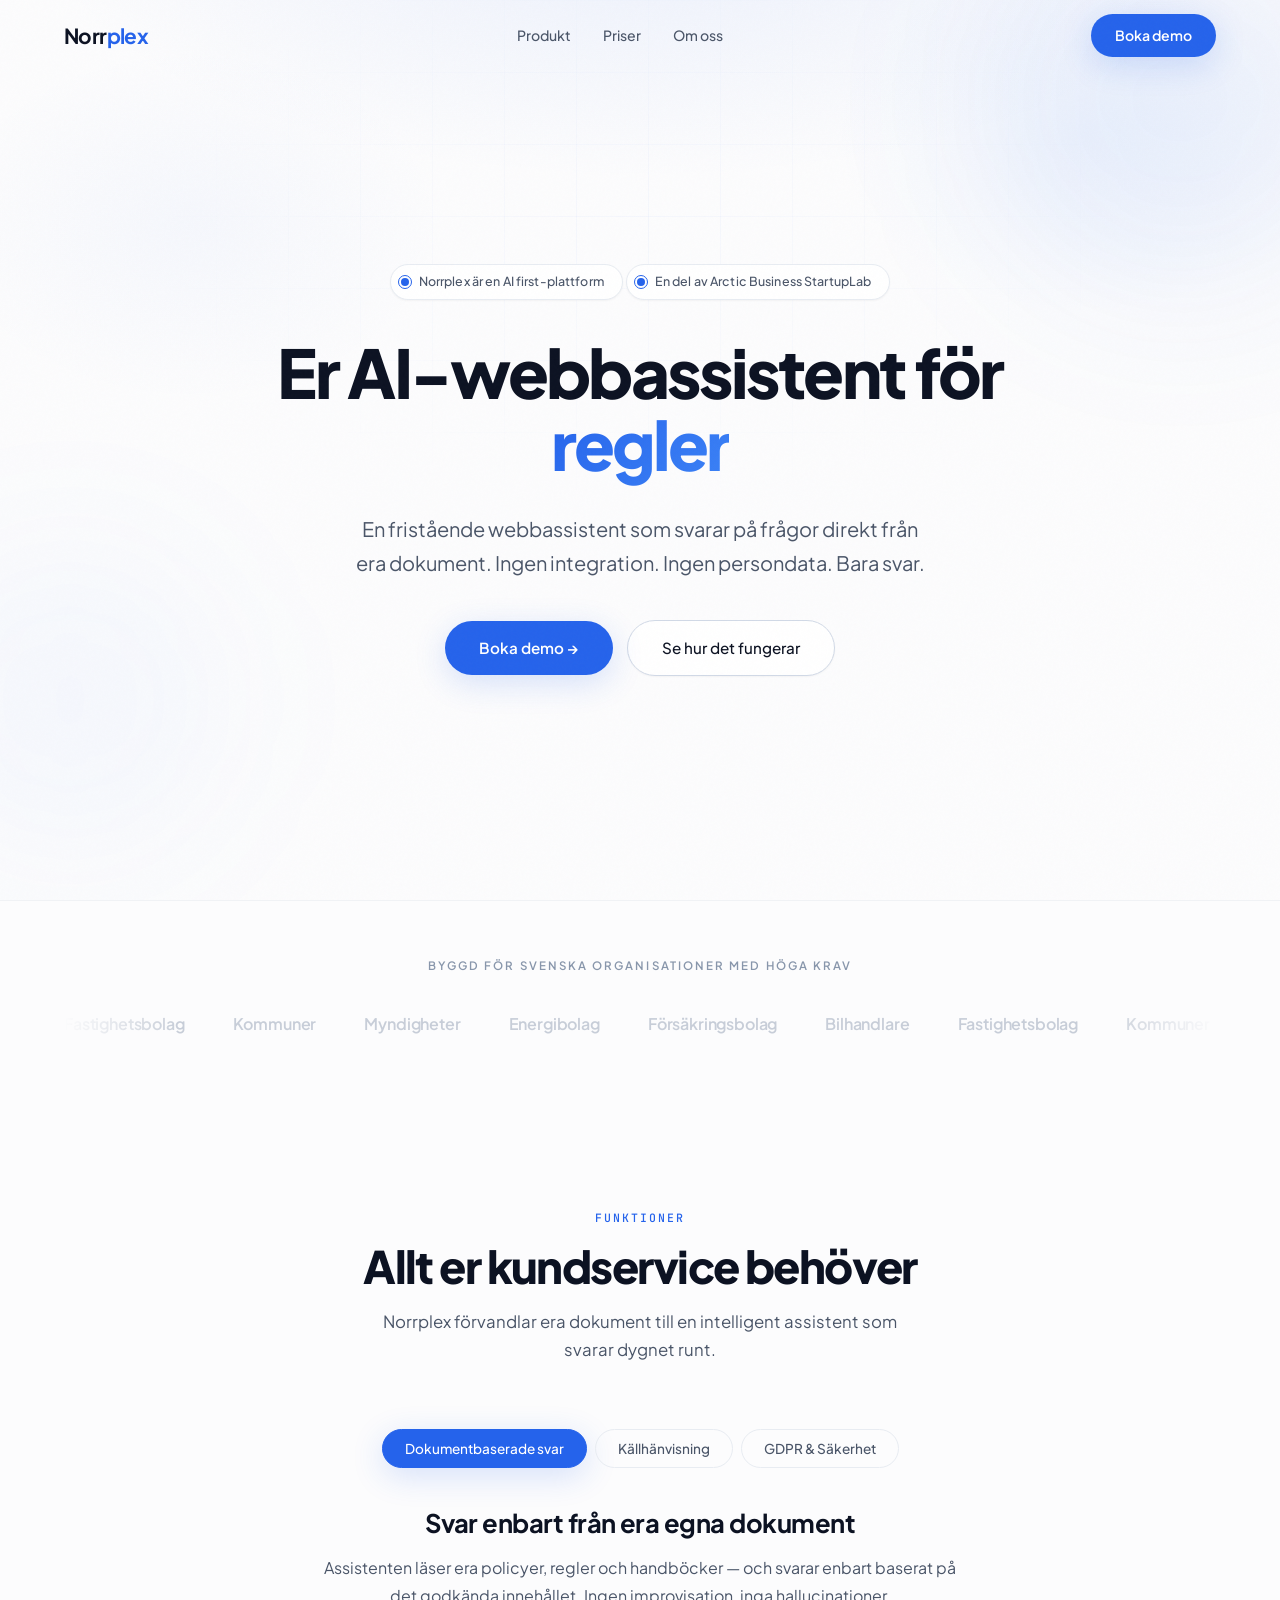
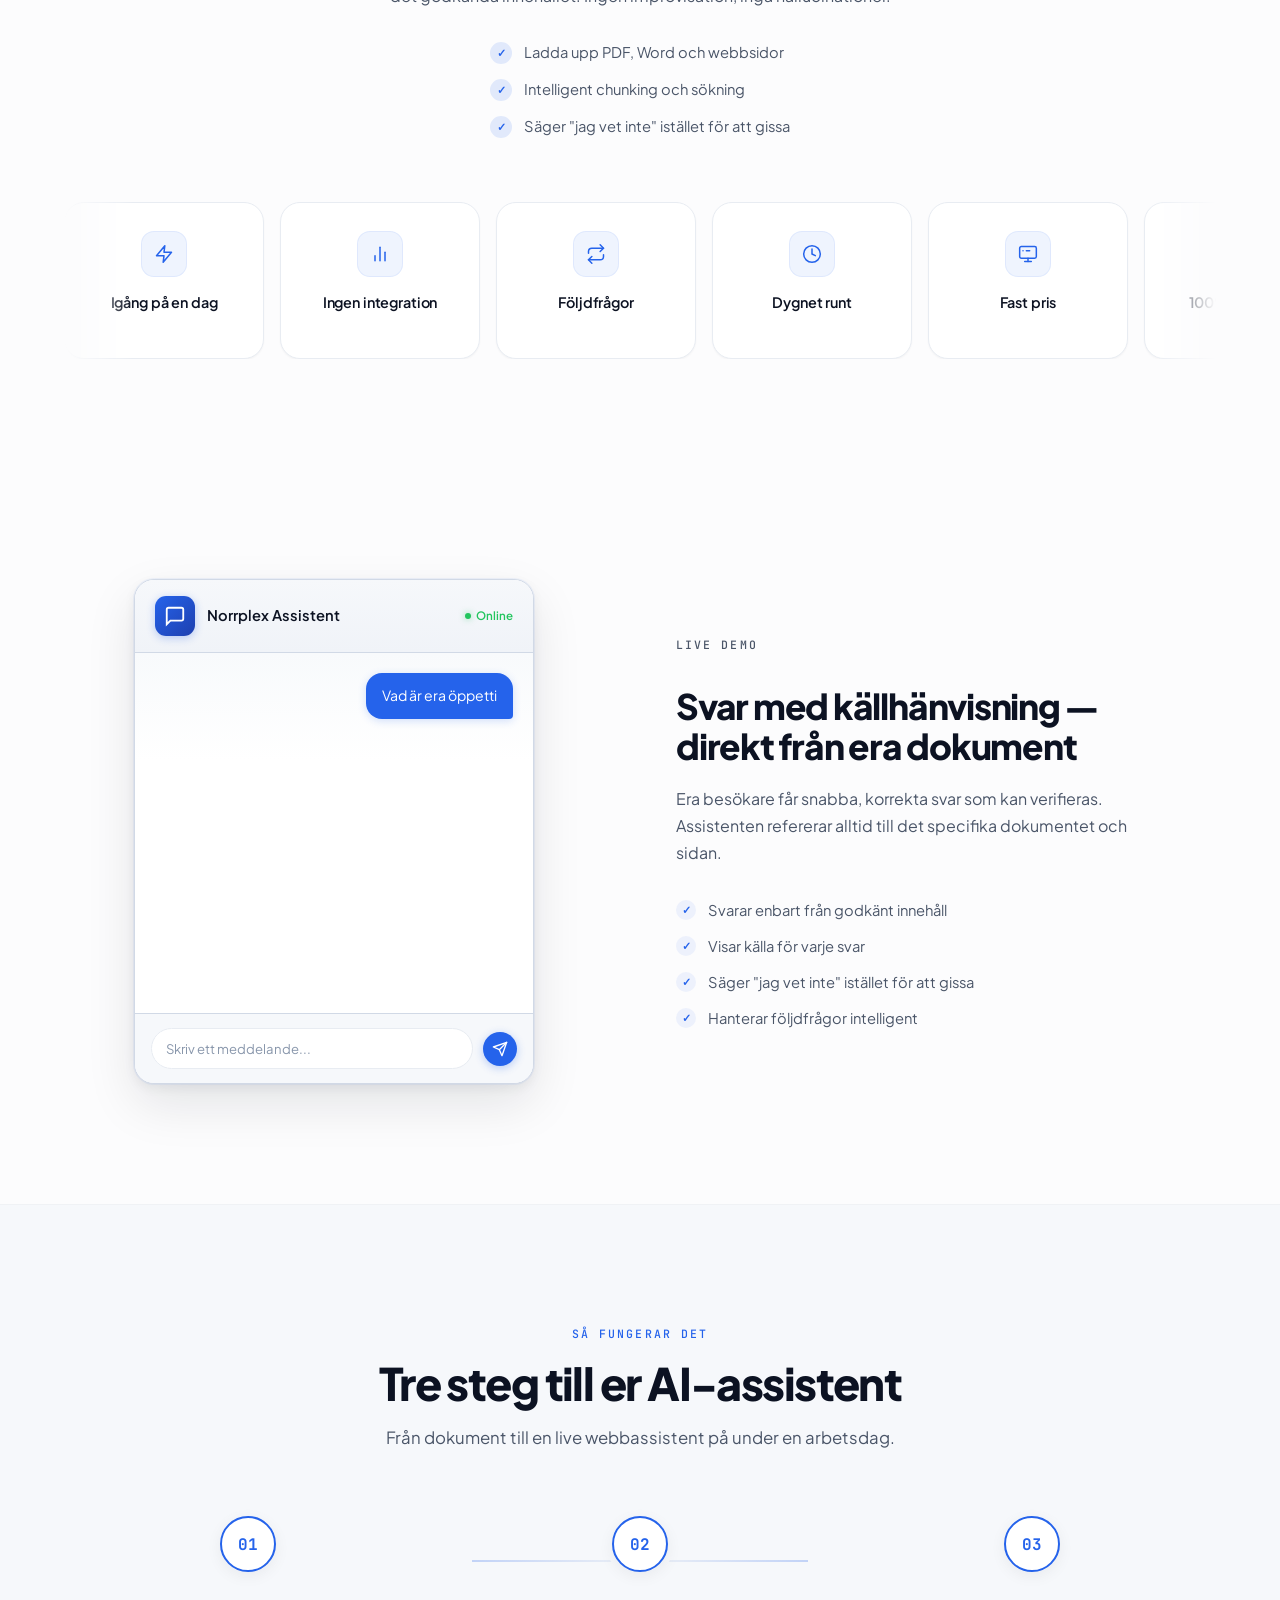
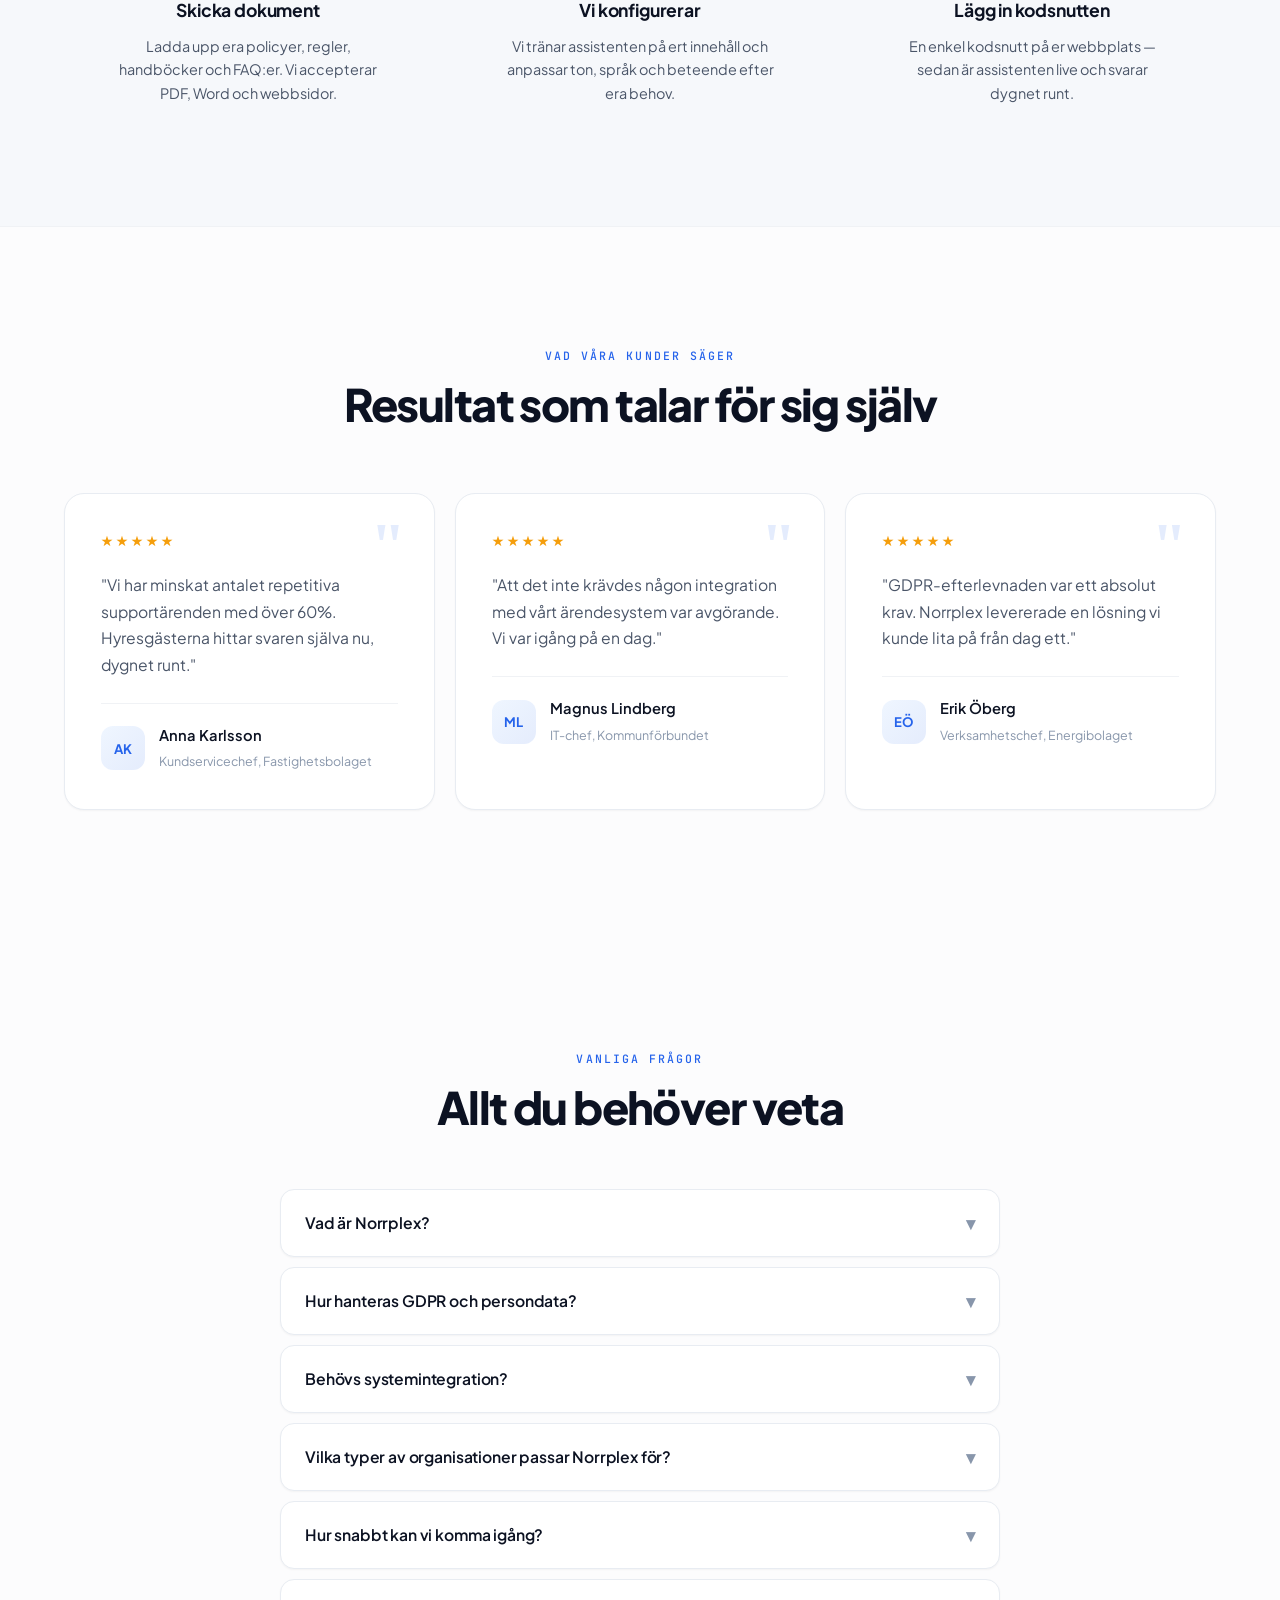
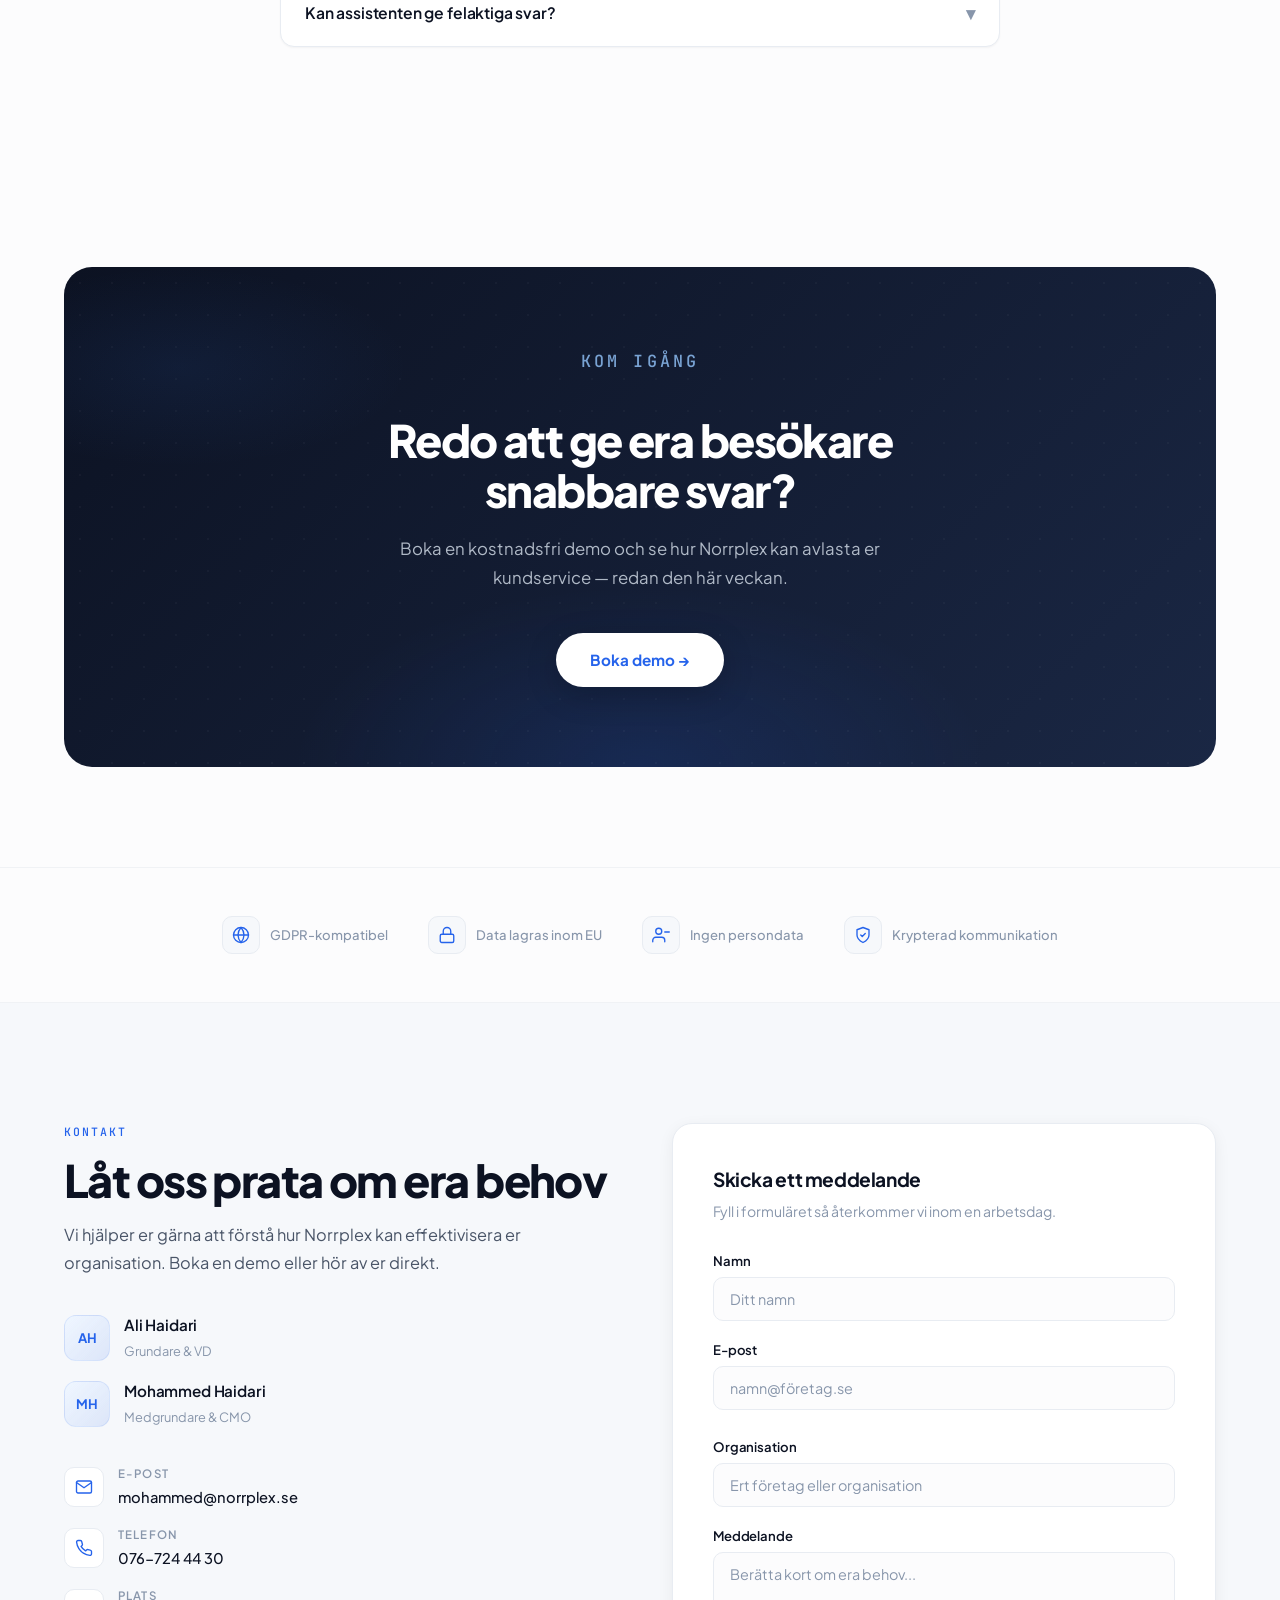
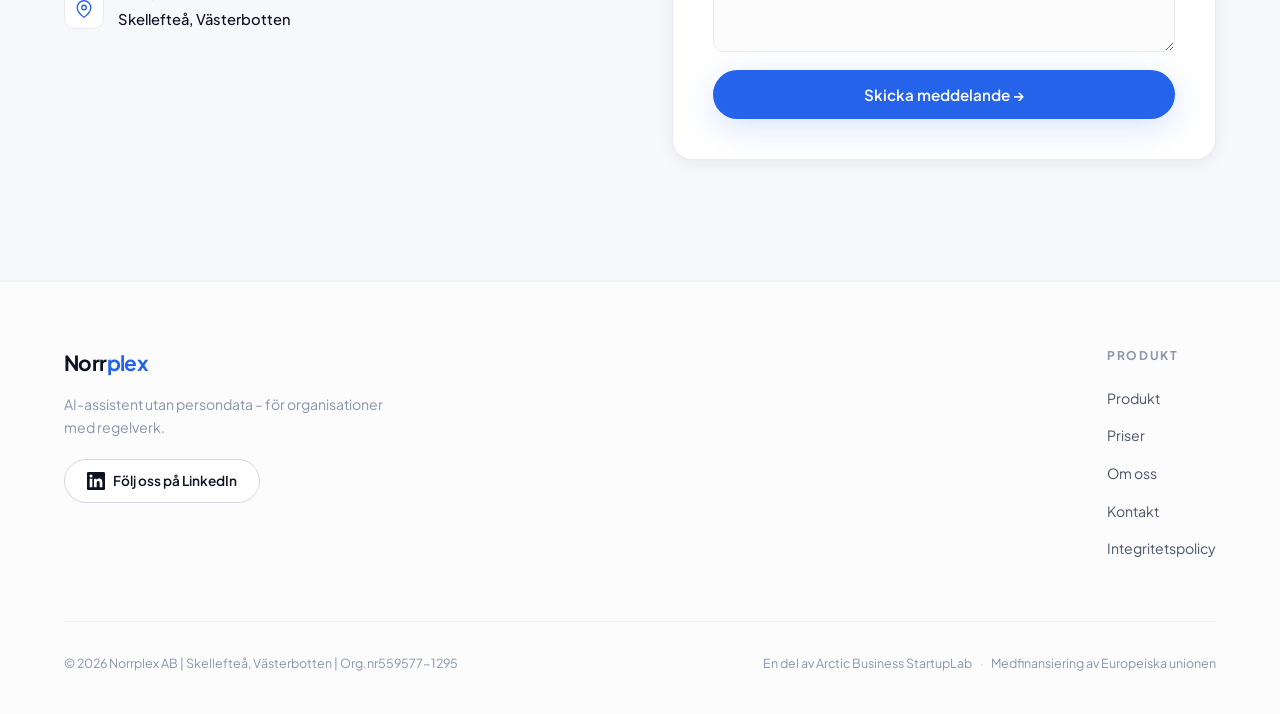
==== commit cd5a9280: "Update index.html" ====
--- a/index.html
+++ b/index.html
@@ -571,7 +571,7 @@
       </div>
     </div>
     <div class="footer-bottom">
-      <span>© 2026 Norrplex AB | Skellefteå, Västerbotten</span>
+      <span>© 2026 Norrplex AB | Skellefteå, Västerbotten | Org.nr559577-1295</span>
       <div class="footer-badges">
         <span>En del av Arctic Business StartupLab</span>
         <span class="footer-divider">·</span>
--- a/style.css
+++ b/style.css
@@ -270,6 +270,10 @@
   letter-spacing: 0.01em;
   box-shadow: var(--shadow-sm);
   animation: fadeInUp 0.8s var(--ease-out);
+}
+
+.hero-badge-ai {
+  margin-bottom: 10px;
 }
 
 .hero-badge-dot {
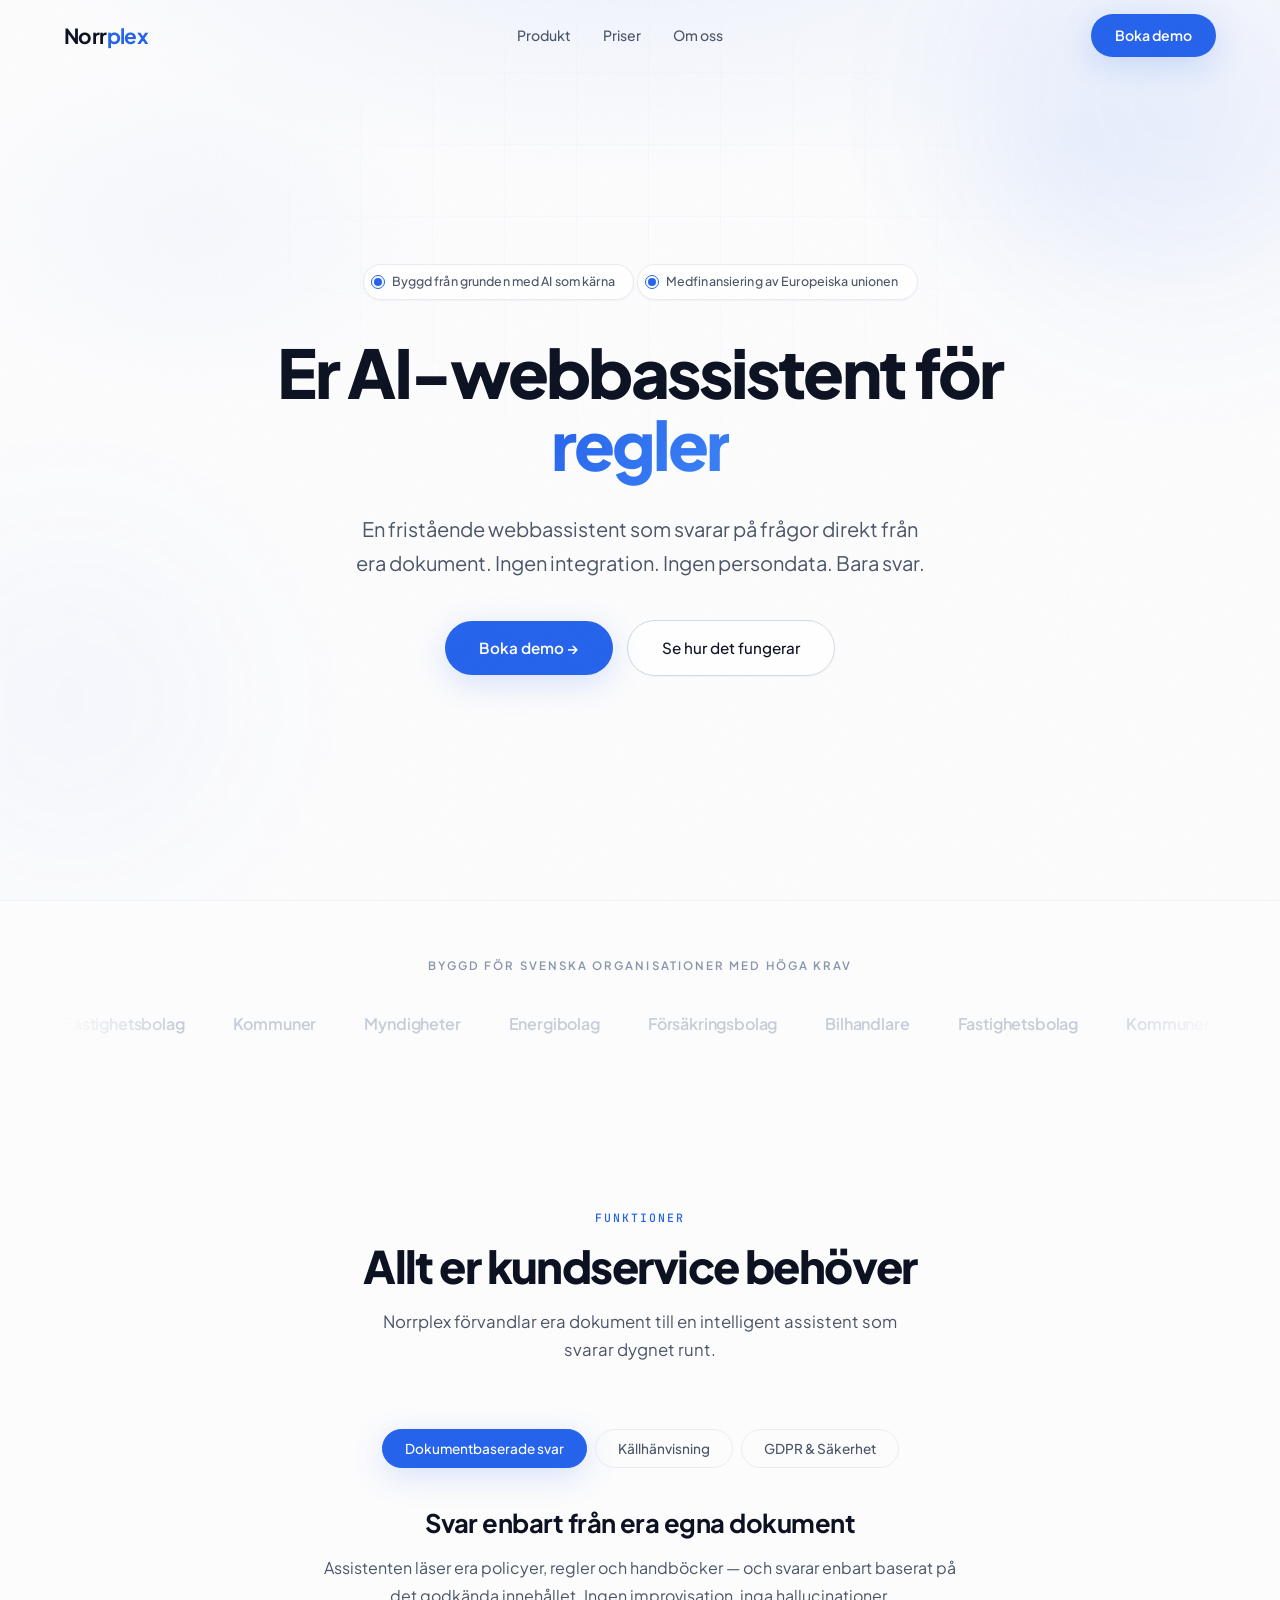
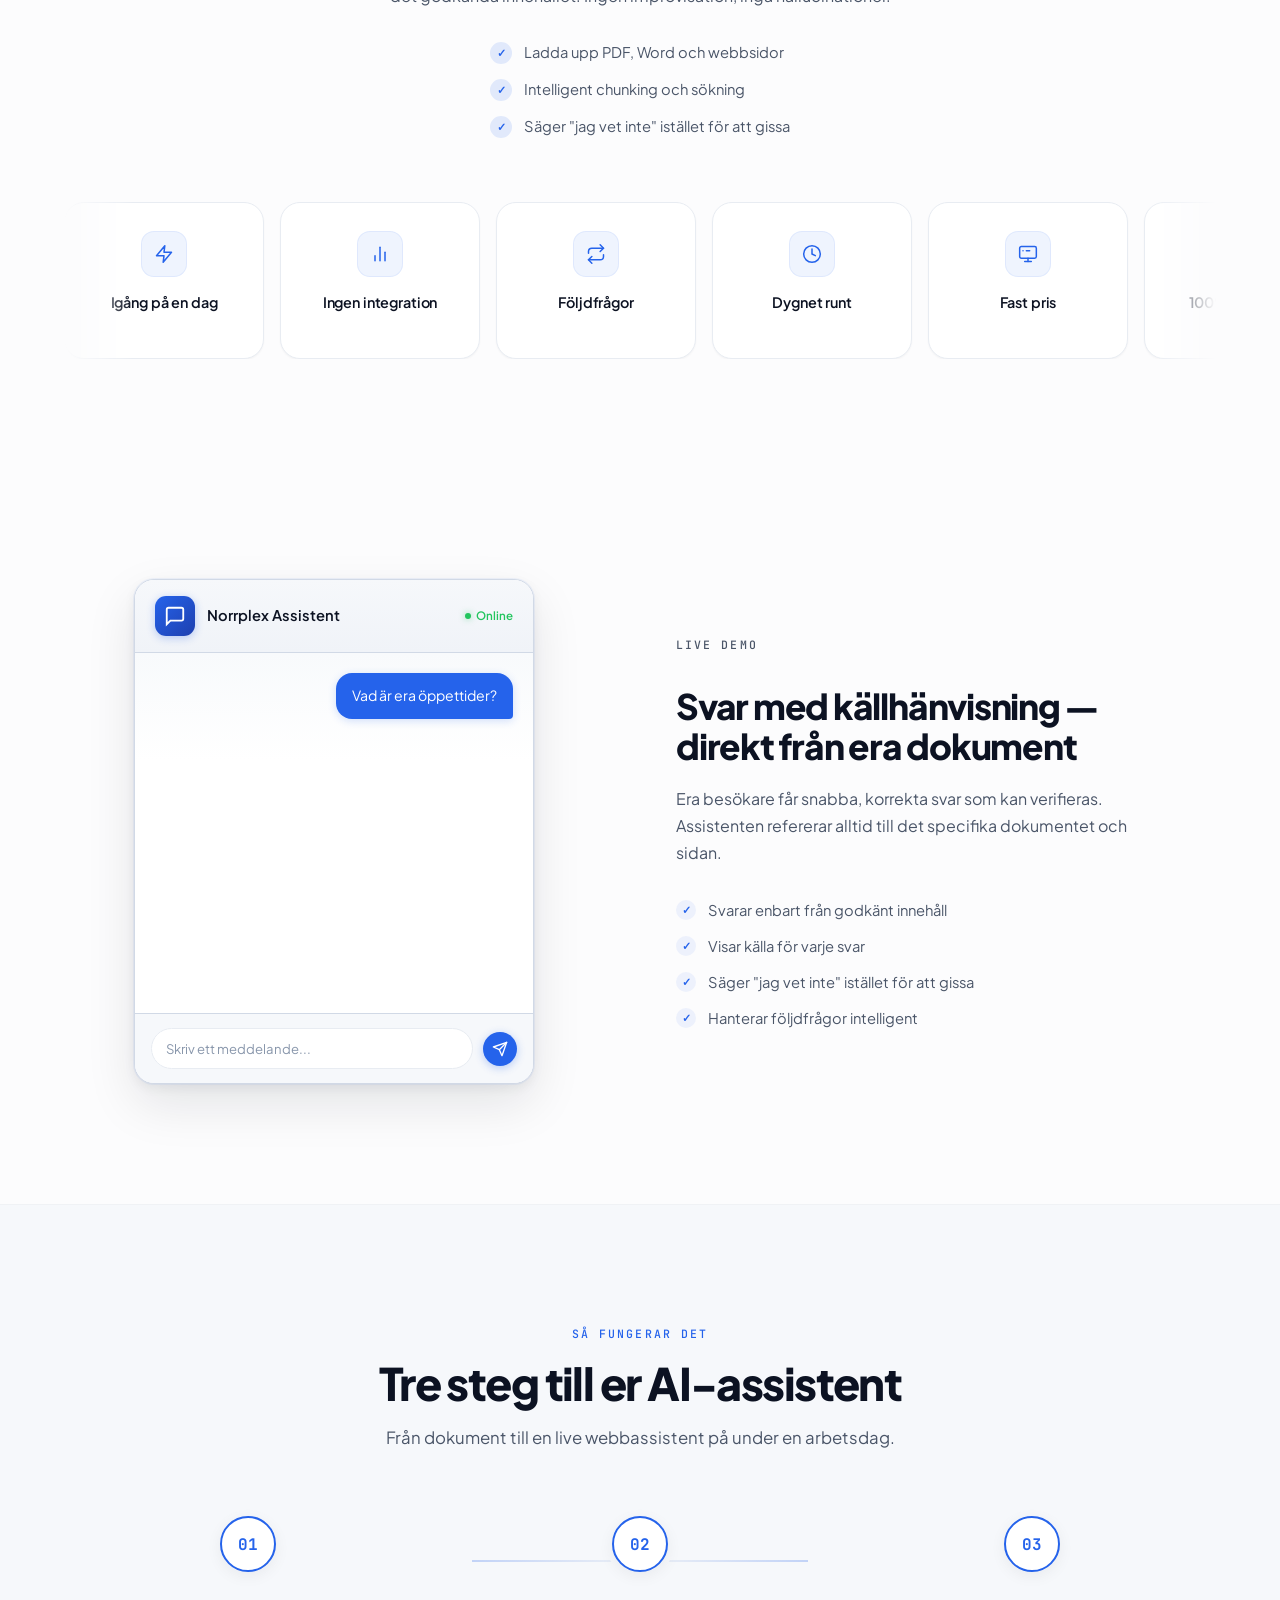
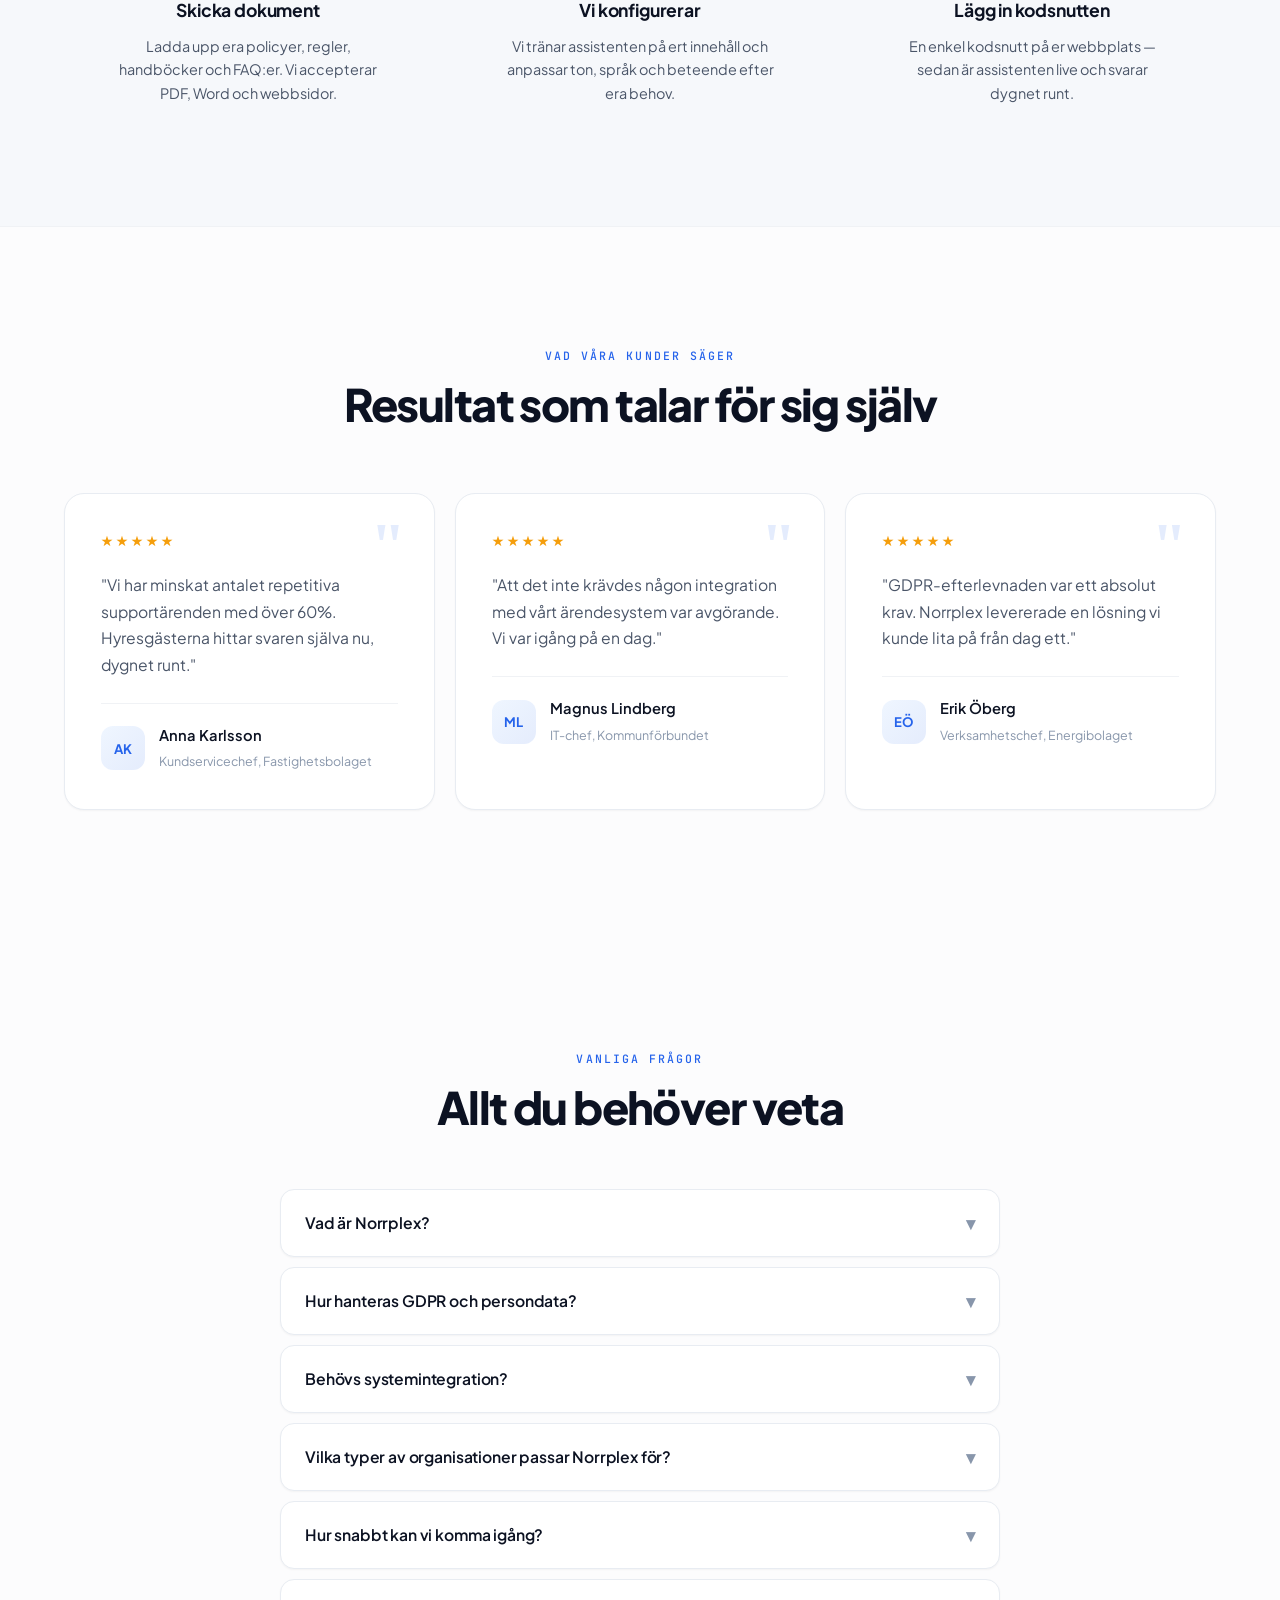
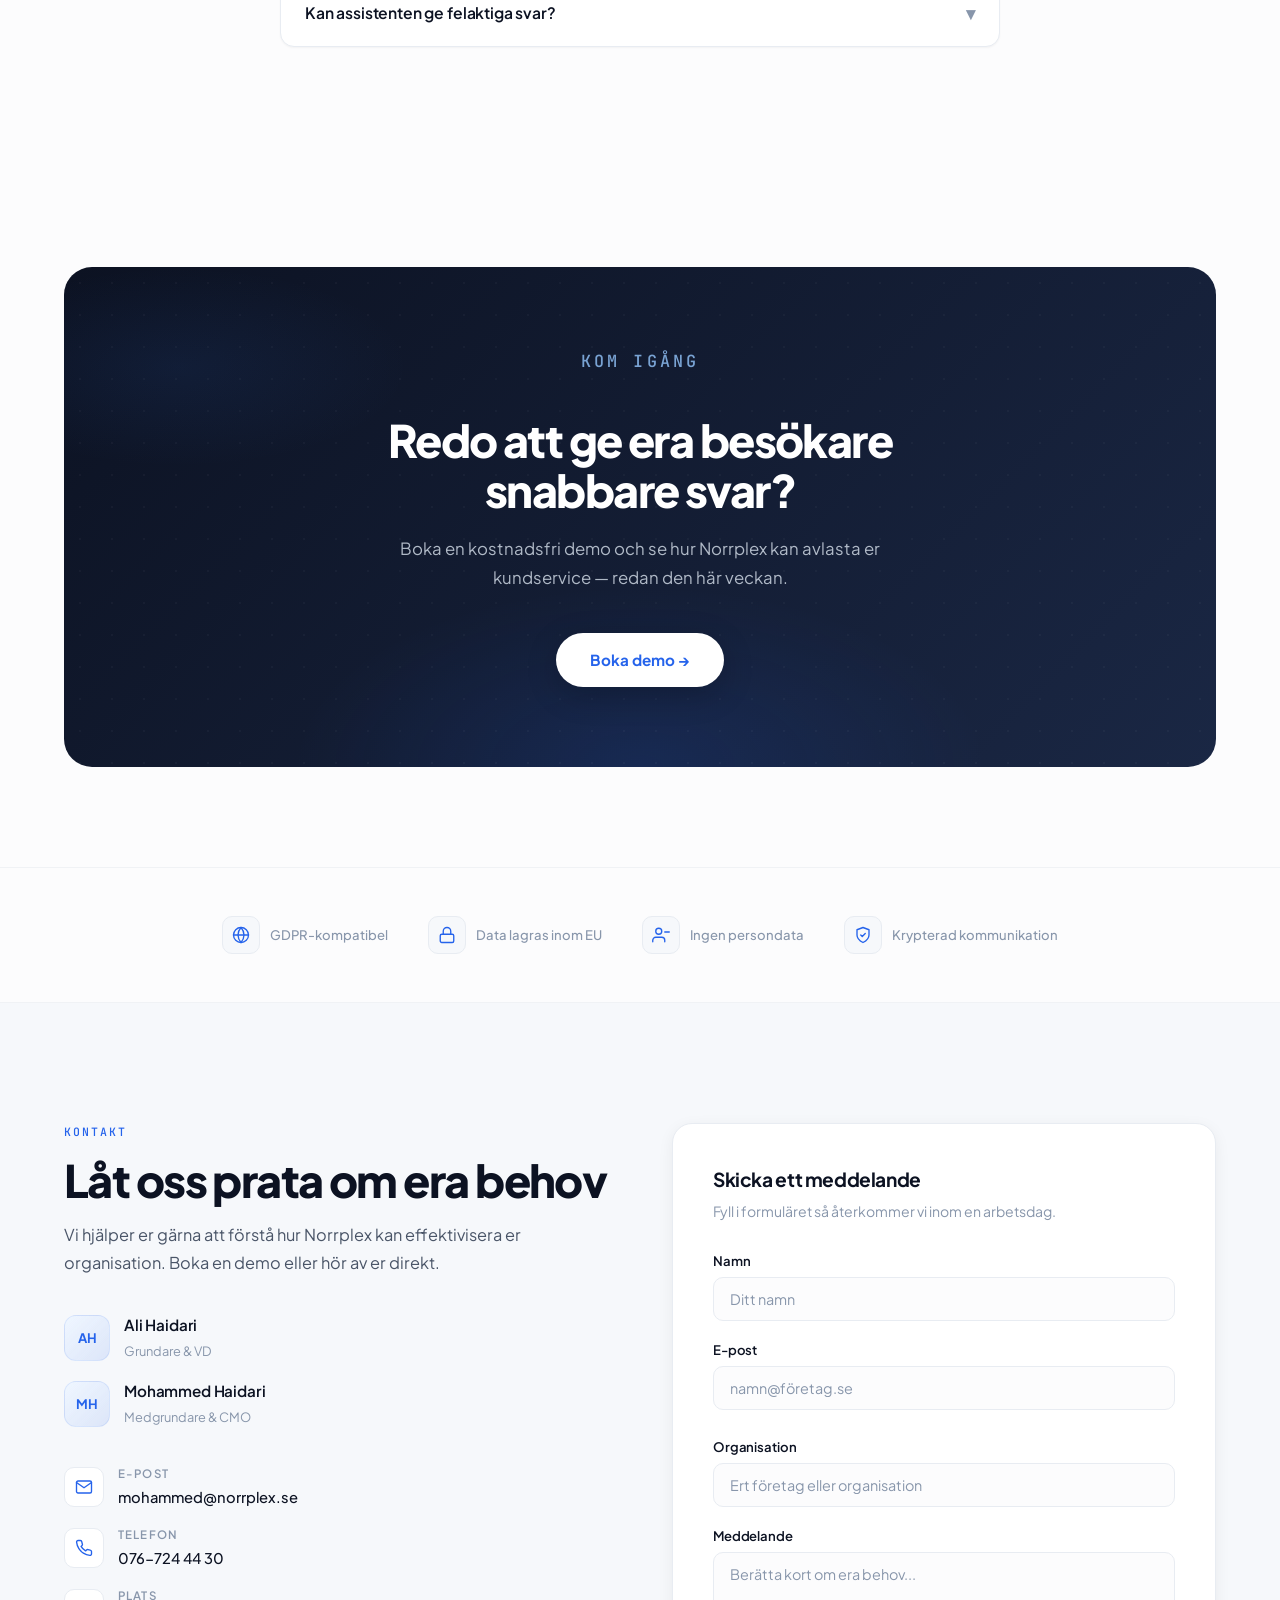
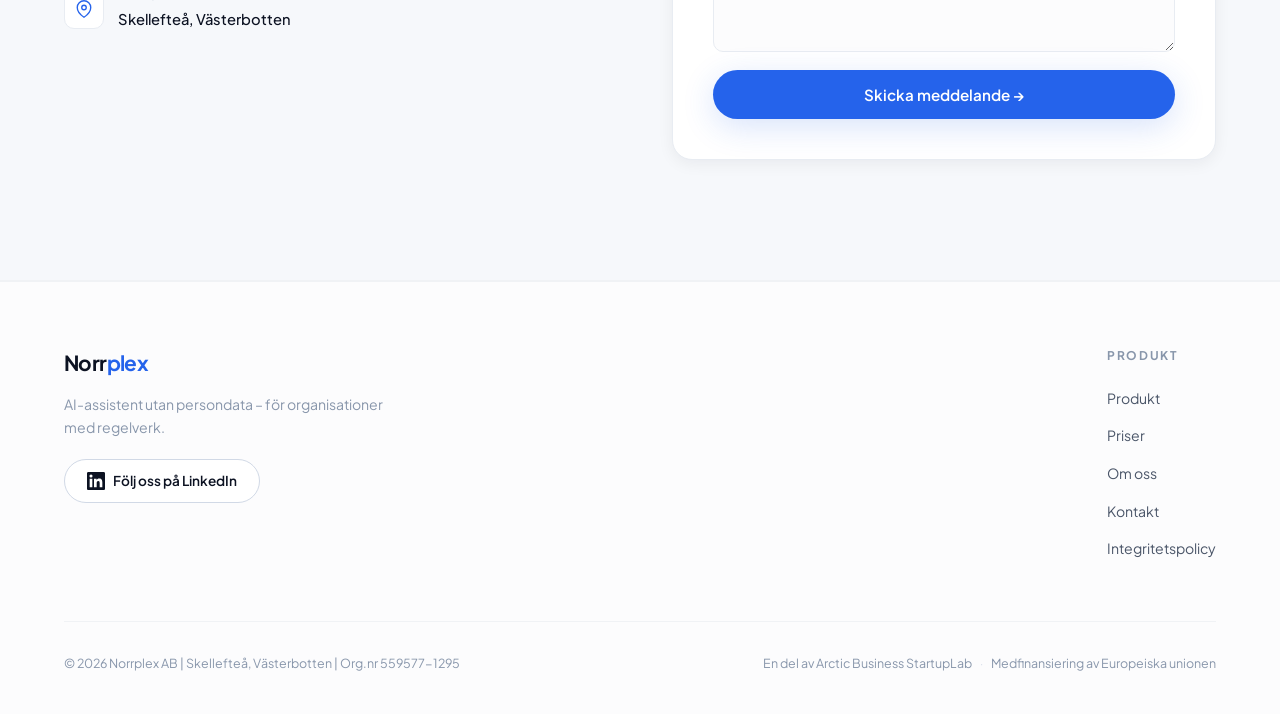
==== commit d1acb058: "Update index.html" ====
--- a/index.html
+++ b/index.html
@@ -571,7 +571,7 @@
       </div>
     </div>
     <div class="footer-bottom">
-      <span>© 2026 Norrplex AB | Skellefteå, Västerbotten | Org.nr559577-1295</span>
+      <span>© 2026 Norrplex AB | Skellefteå, Västerbotten | Org.nr 559577-1295</span>
       <div class="footer-badges">
         <span>En del av Arctic Business StartupLab</span>
         <span class="footer-divider">·</span>
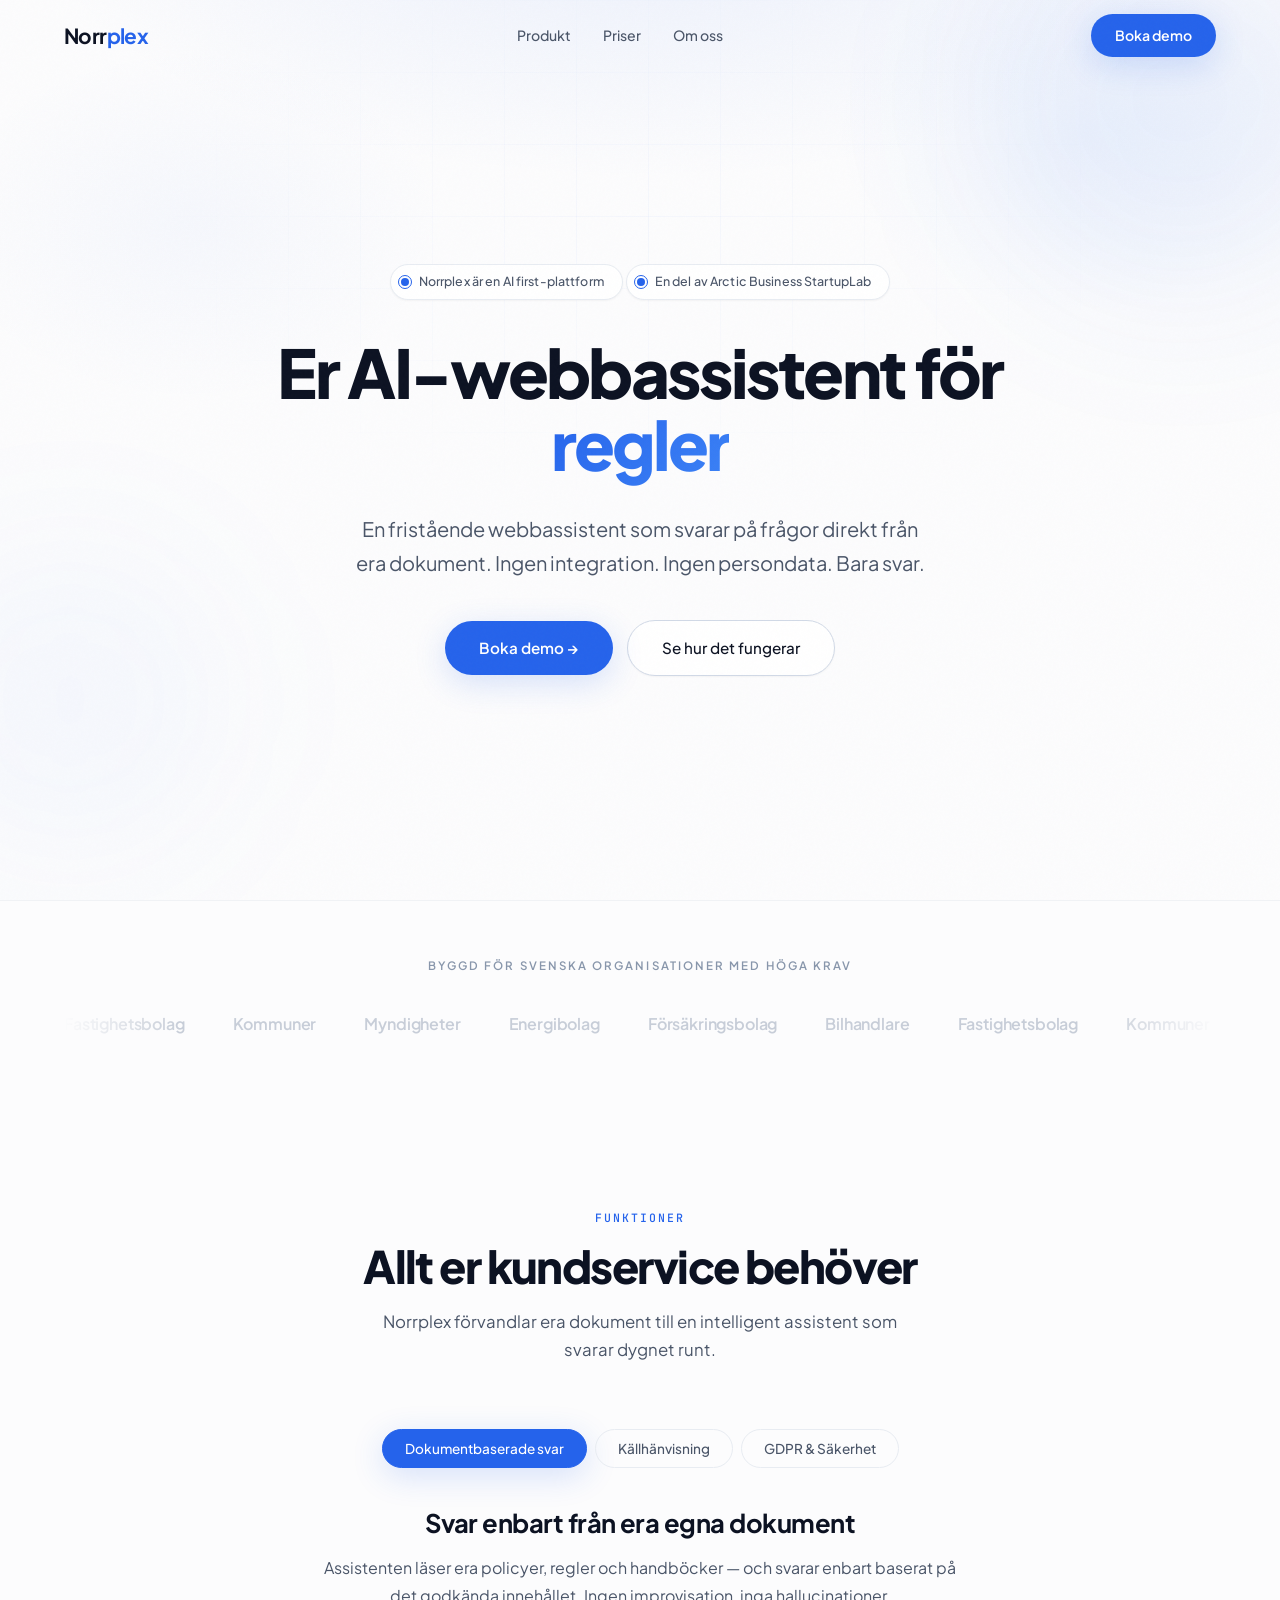
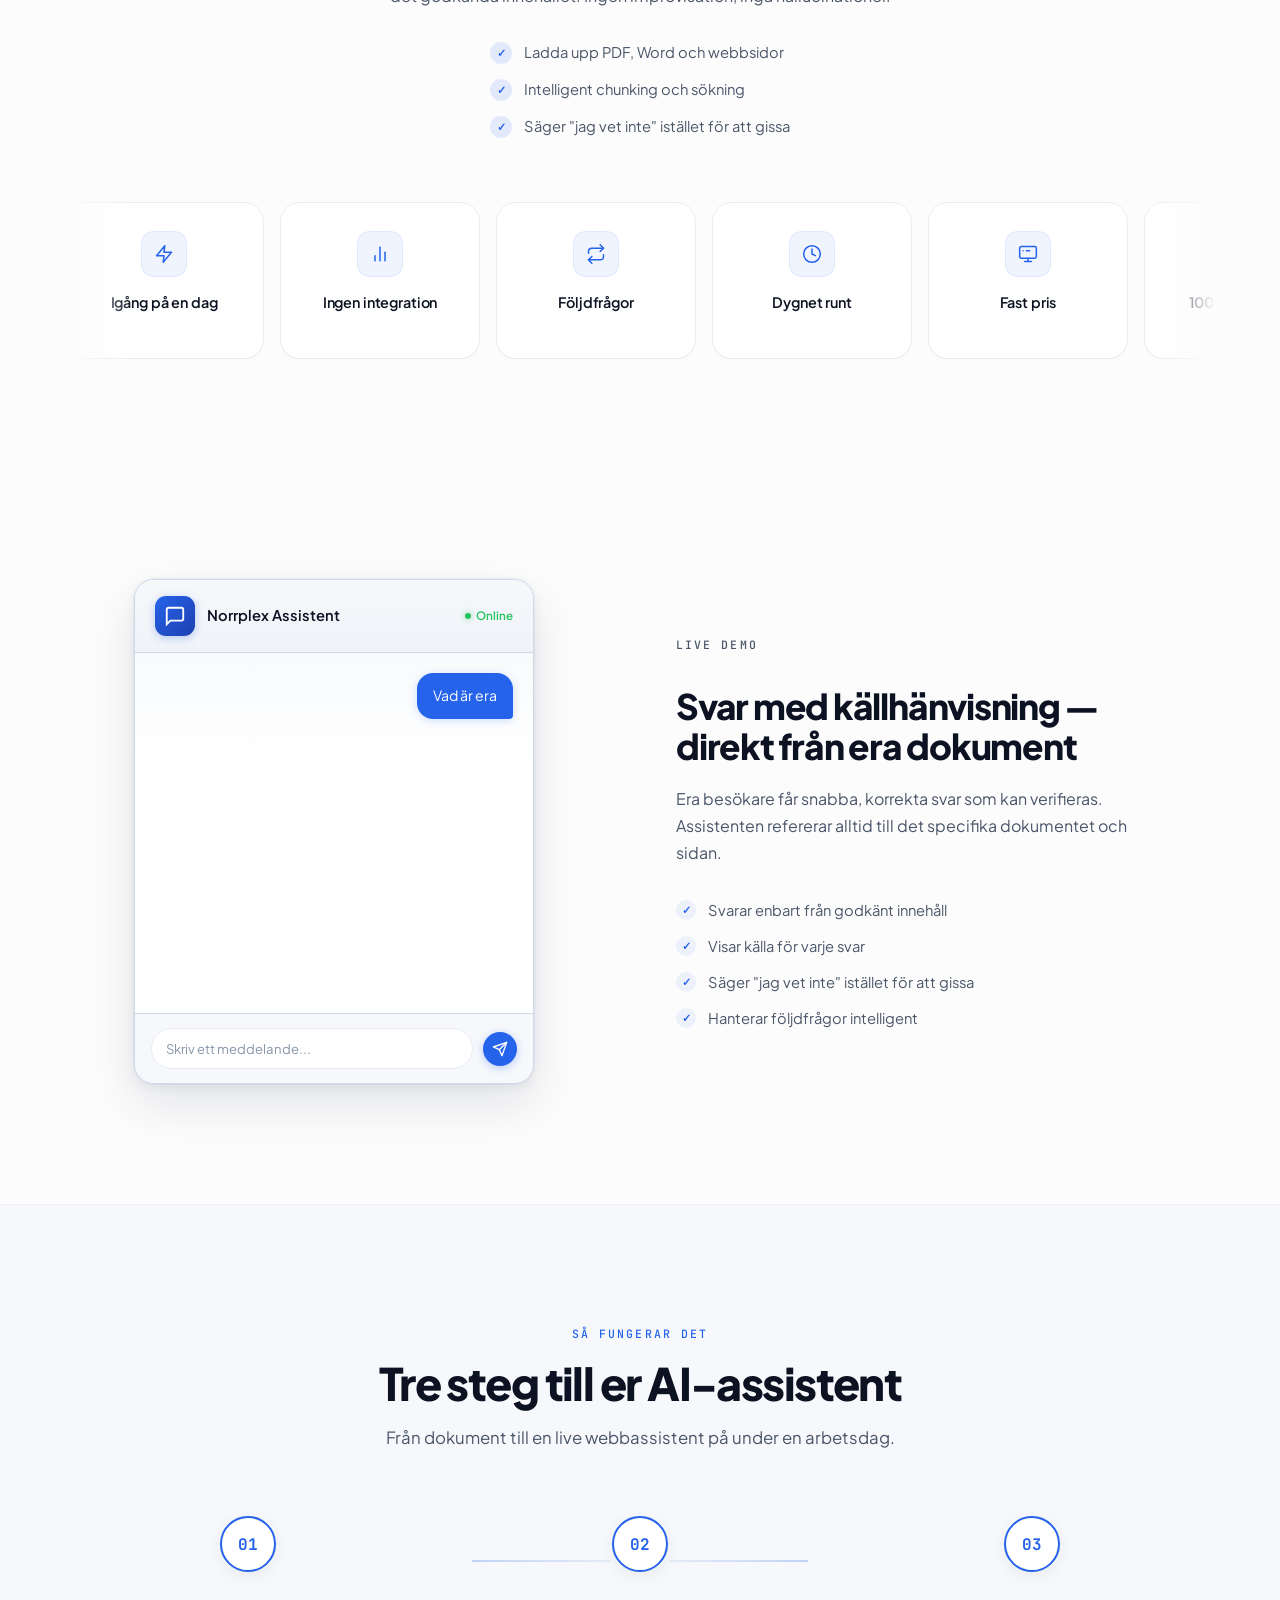
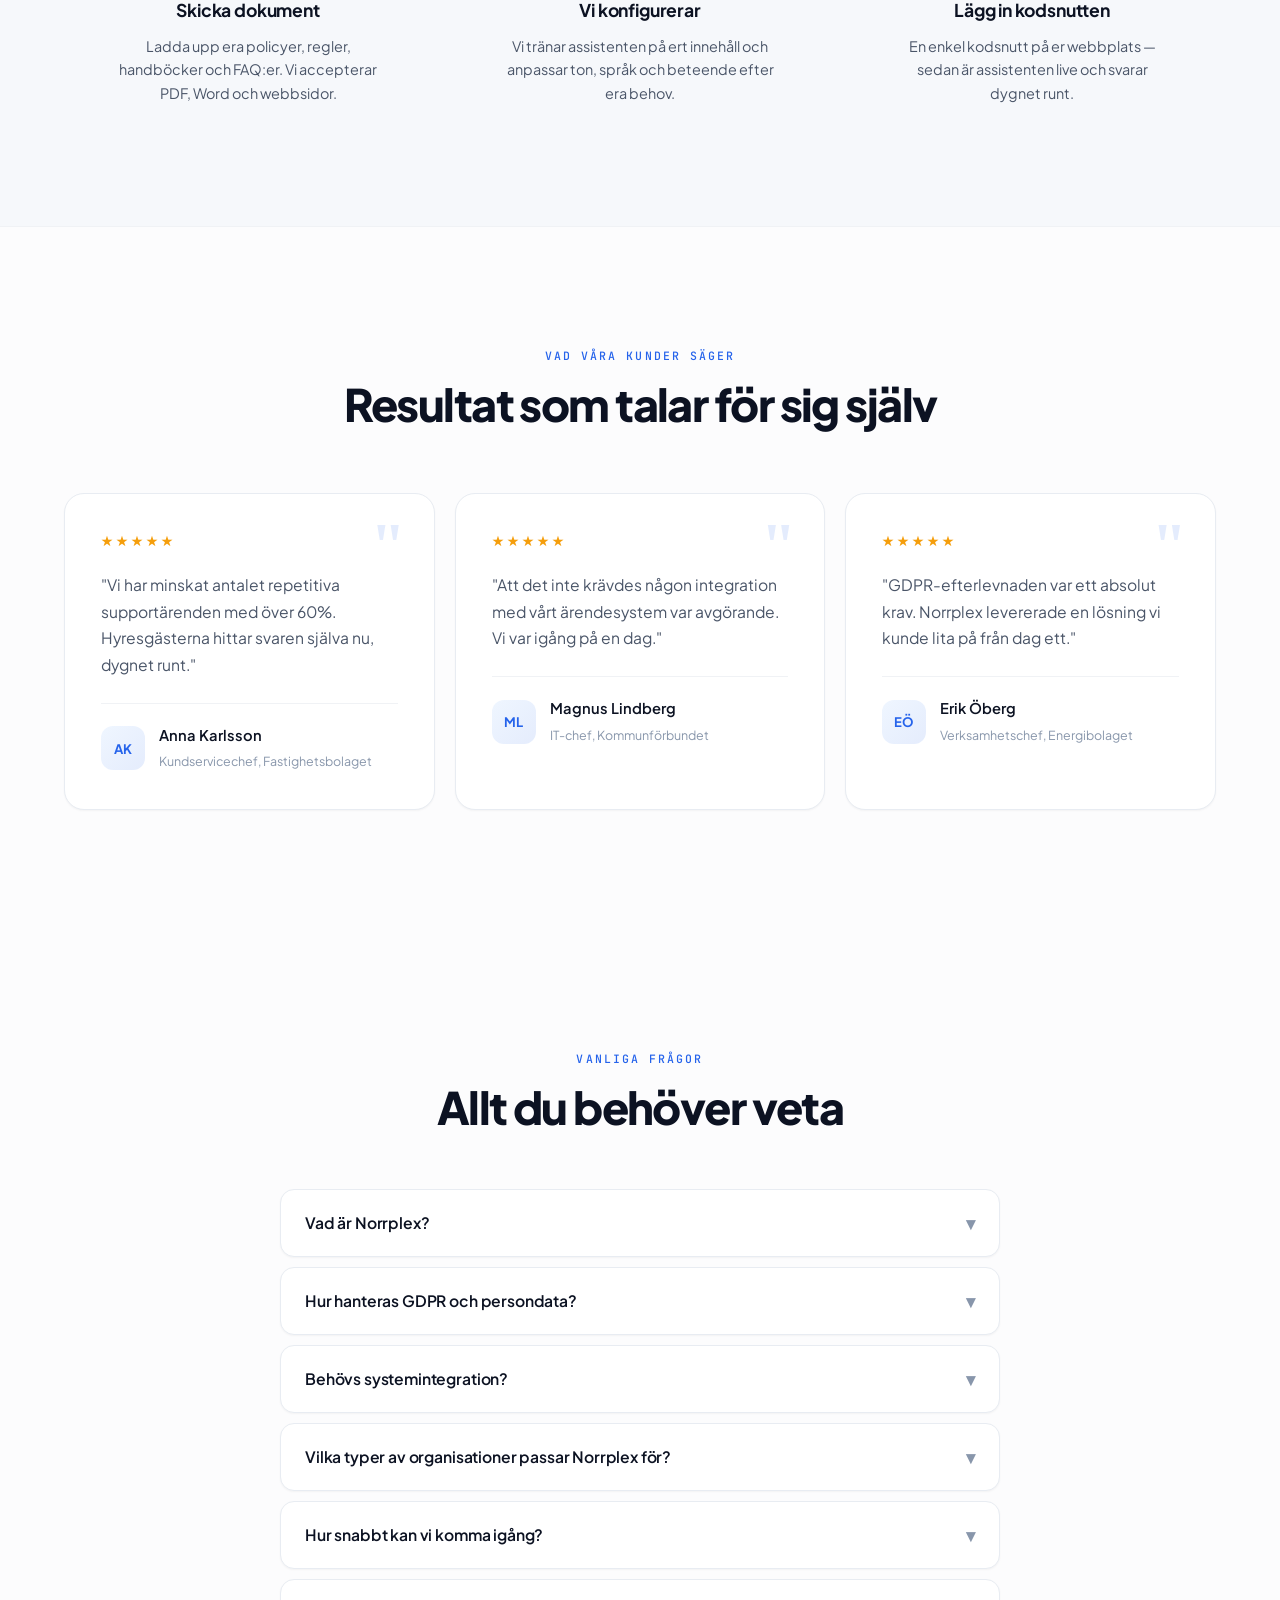
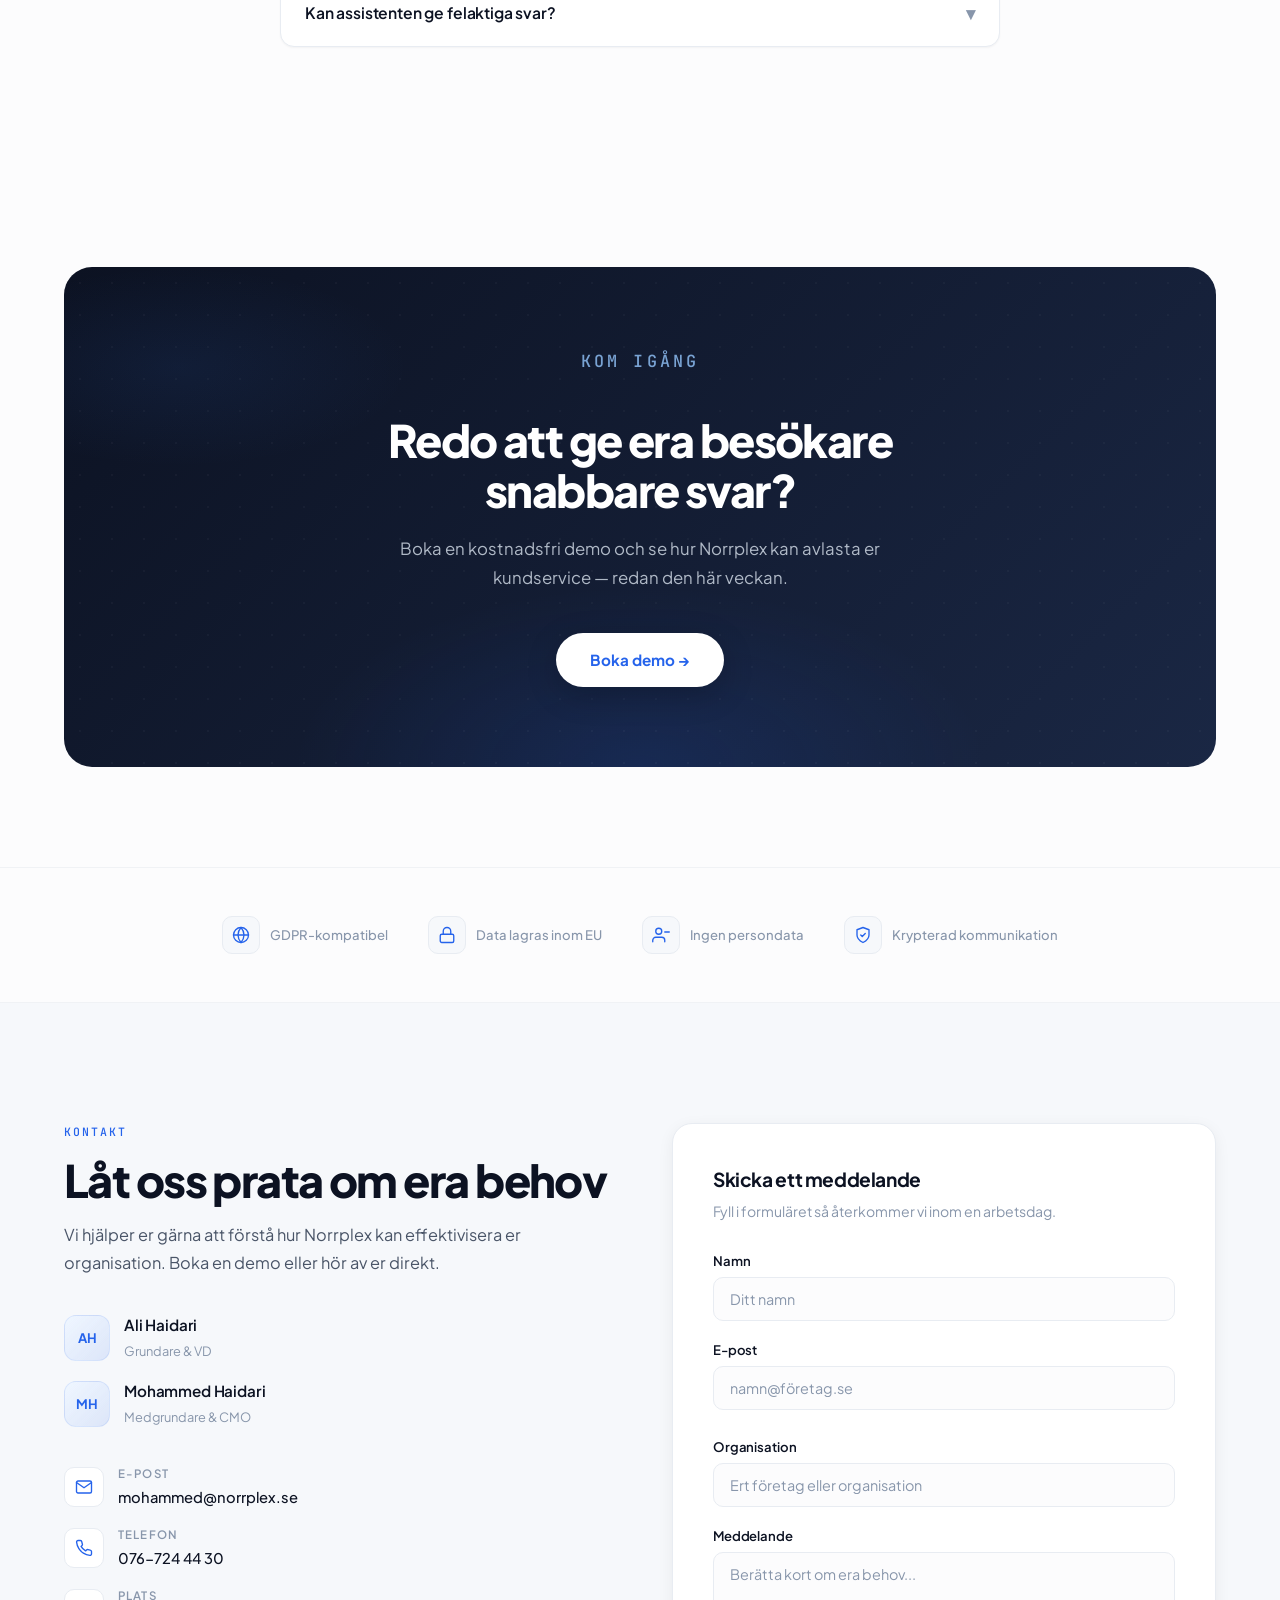
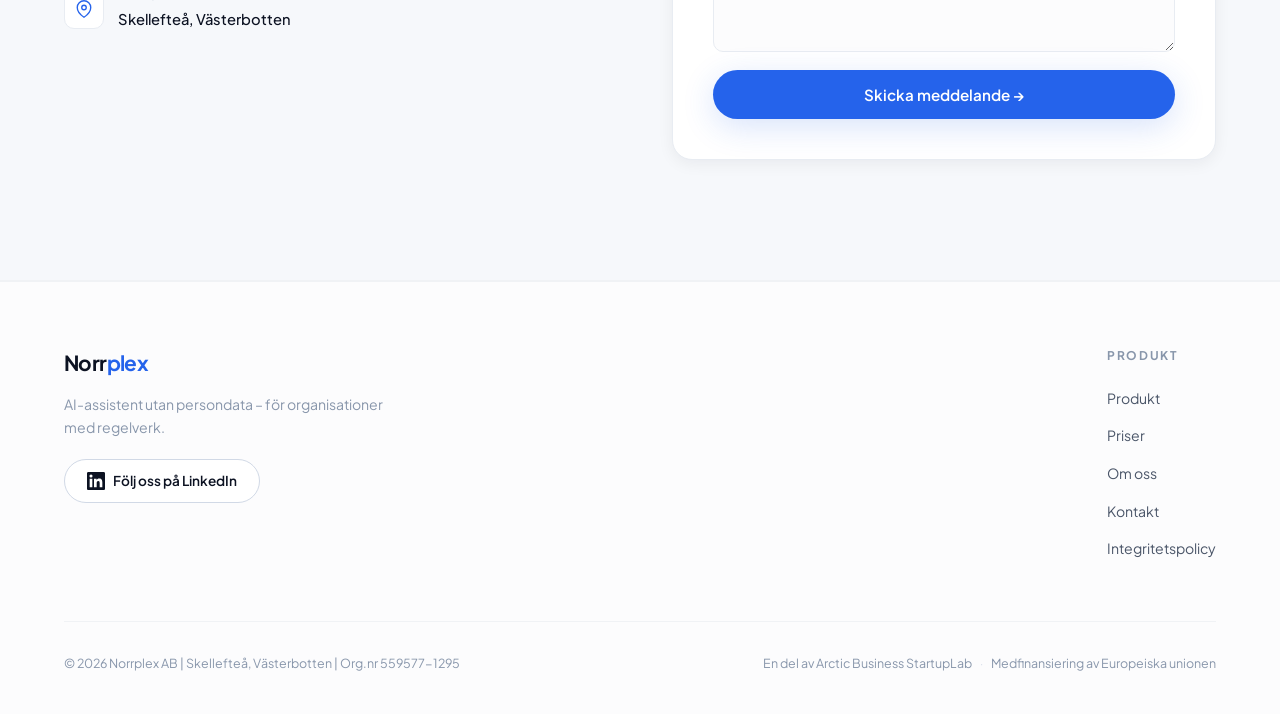
==== commit a6ac5ccc: "Update index.html" ====
--- a/index.html
+++ b/index.html
@@ -13,6 +13,34 @@
 <link rel="preconnect" href="https://fonts.googleapis.com">
 <link href="https://fonts.googleapis.com/css2?family=Plus+Jakarta+Sans:ital,wght@0,300;0,400;0,500;0,600;0,700;0,800&family=JetBrains+Mono:wght@400;500;600&display=swap" rel="stylesheet">
 <link rel="stylesheet" href="/style.css">
+<script type="application/ld+json">
+{
+  "@context": "https://schema.org",
+  "@type": "Organization",
+  "name": "NorrPlex AB",
+  "legalName": "NorrPlex AB",
+  "url": "https://norrplex.se",
+  "logo": "https://norrplex.se/images/logo-norrplex.png",
+  "description": "NorrPlex AB utvecklar fristående, GDPR-säkra, AI-drivna webchat som svarar på besökares frågor baserat på organisationens egna dokument.",
+  "foundingDate": "2026-03-17",
+  "address": {
+    "@type": "PostalAddress",
+    "addressLocality": "Boliden",
+    "addressRegion": "Västerbotten",
+    "postalCode": "936 31",
+    "addressCountry": "SE"
+  },
+  "contactPoint": {
+    "@type": "ContactPoint",
+    "email": "office@norrplex.se",
+    "contactType": "sales"
+  },
+  "sameAs": [
+    "https://www.linkedin.com/company/norrplex/",
+    "https://www.instagram.com/norrplex/"
+  ]
+}
+</script>
 </head>
 <body>
 
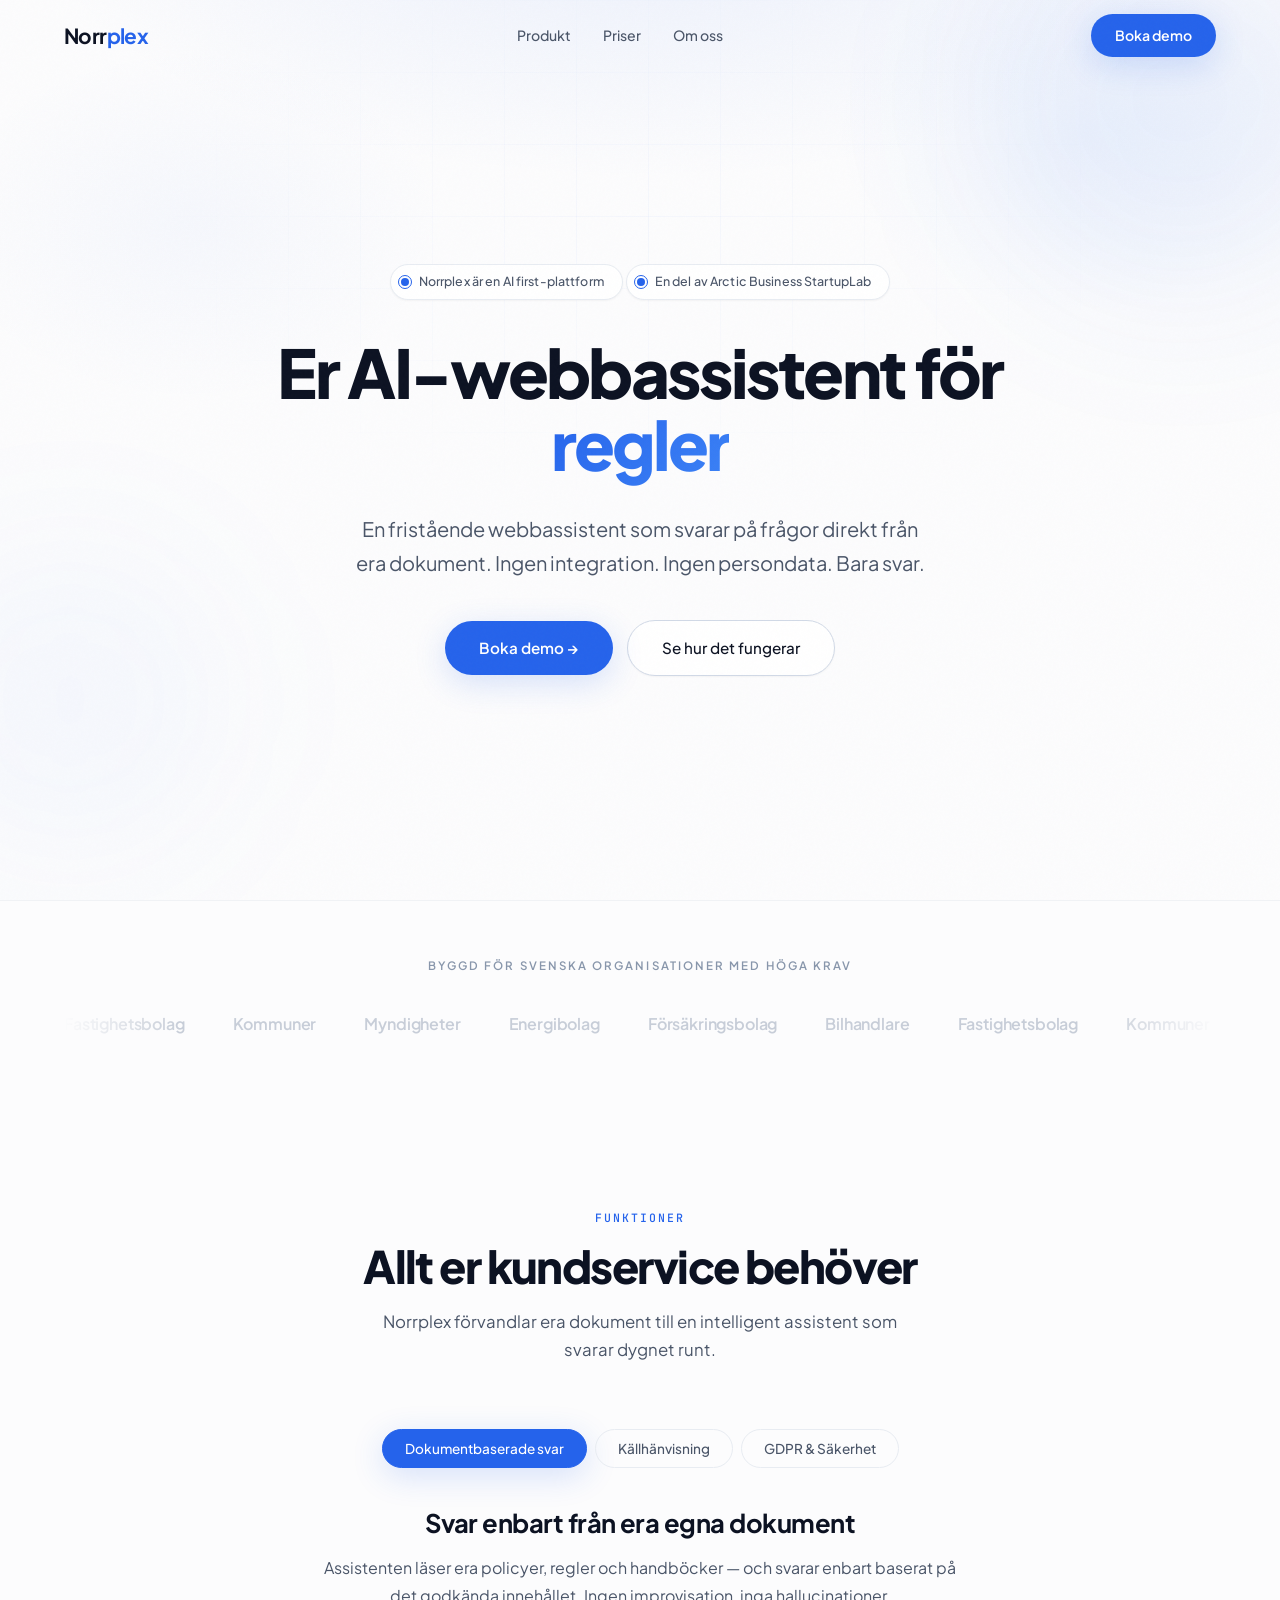
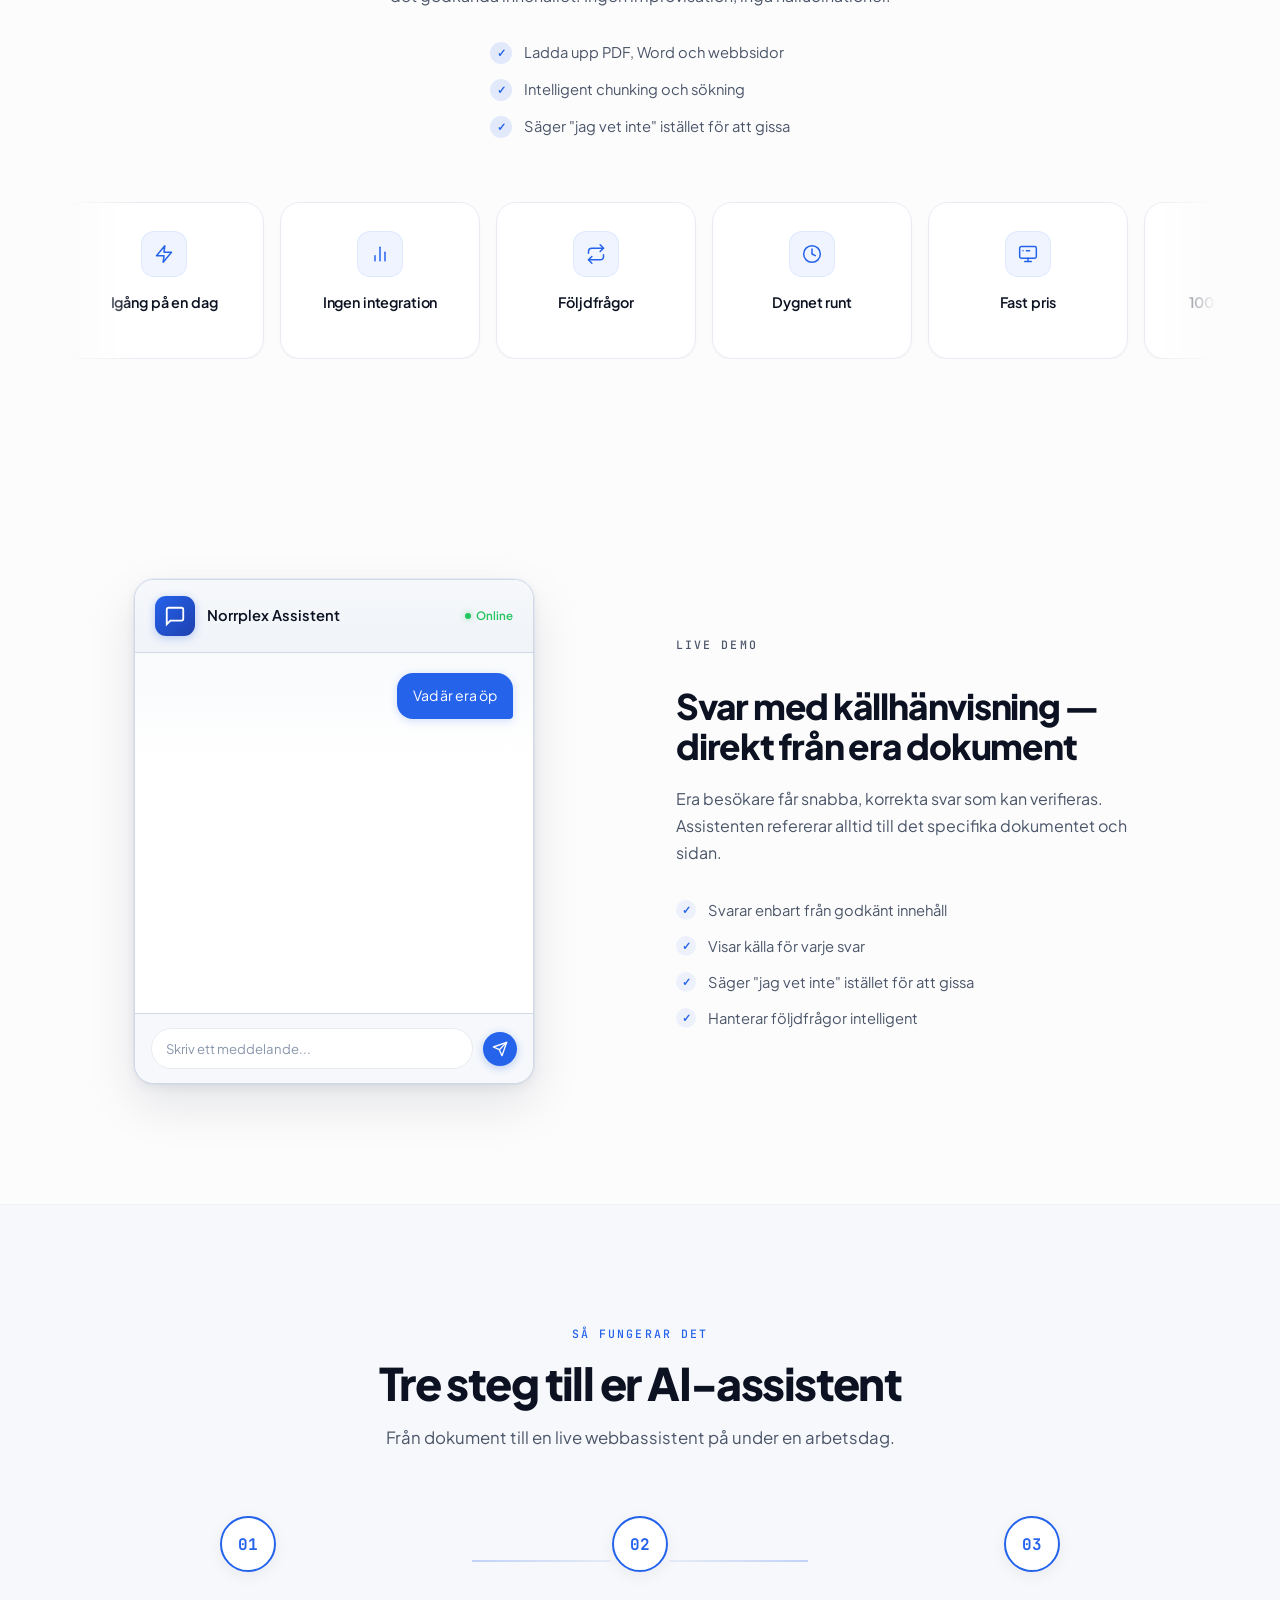
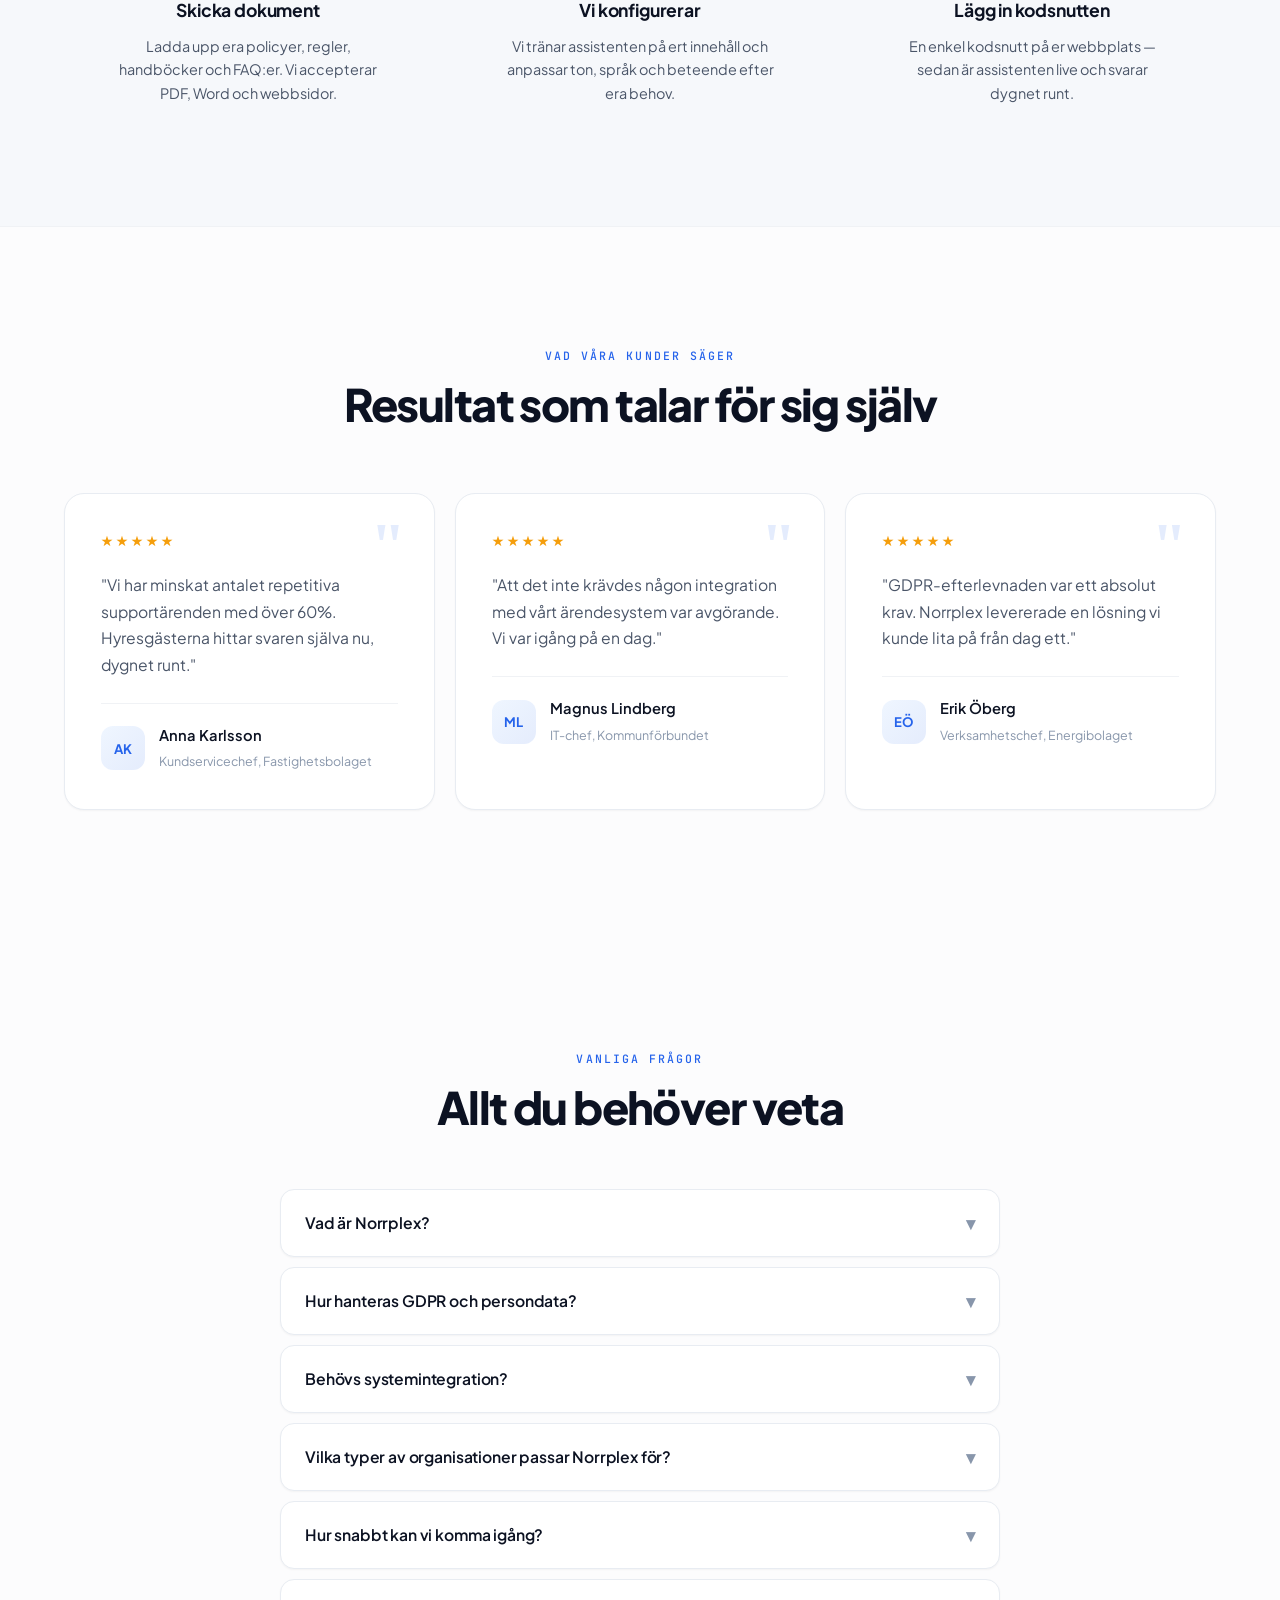
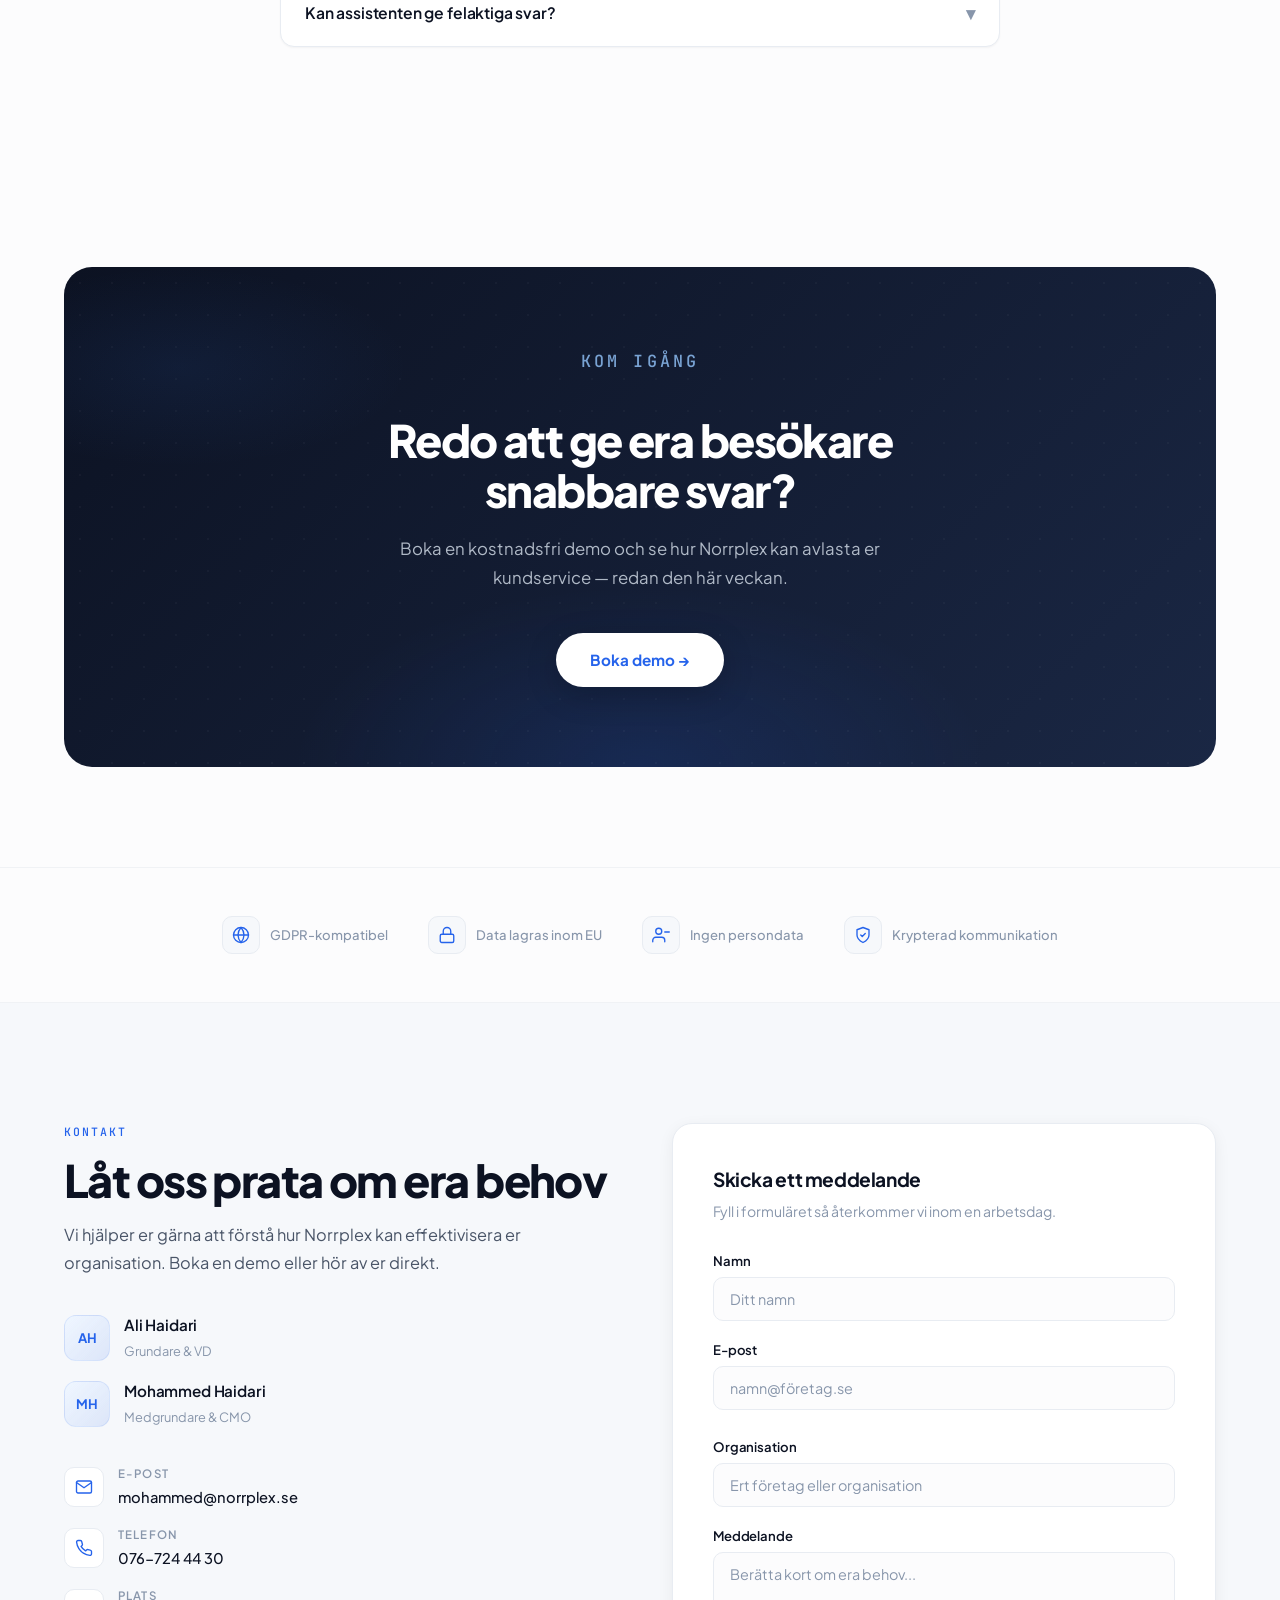
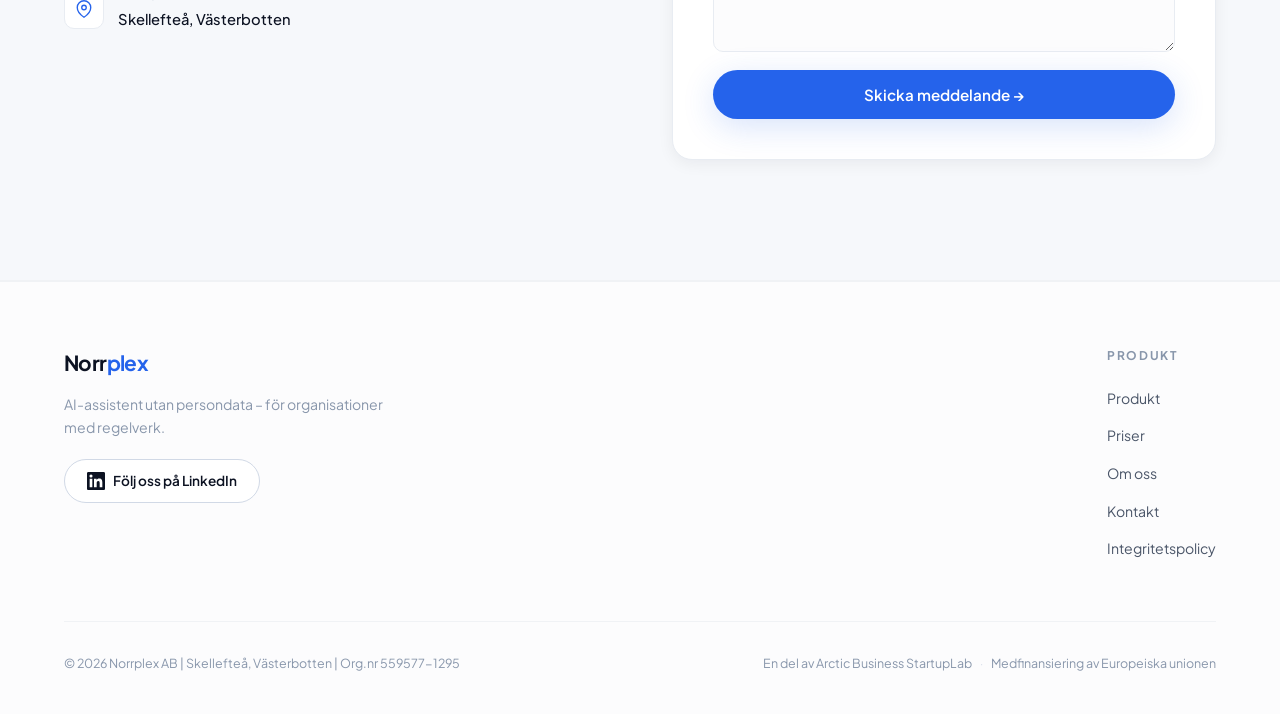
==== commit 82ac6423: "Update index.html" ====
--- a/index.html
+++ b/index.html
@@ -41,6 +41,7 @@
   ]
 }
 </script>
+<script src="https://analytics.ahrefs.com/analytics.js" data-key="fTUBS4oxrrltA6bB8xeRwA" async></script>
 </head>
 <body>
 
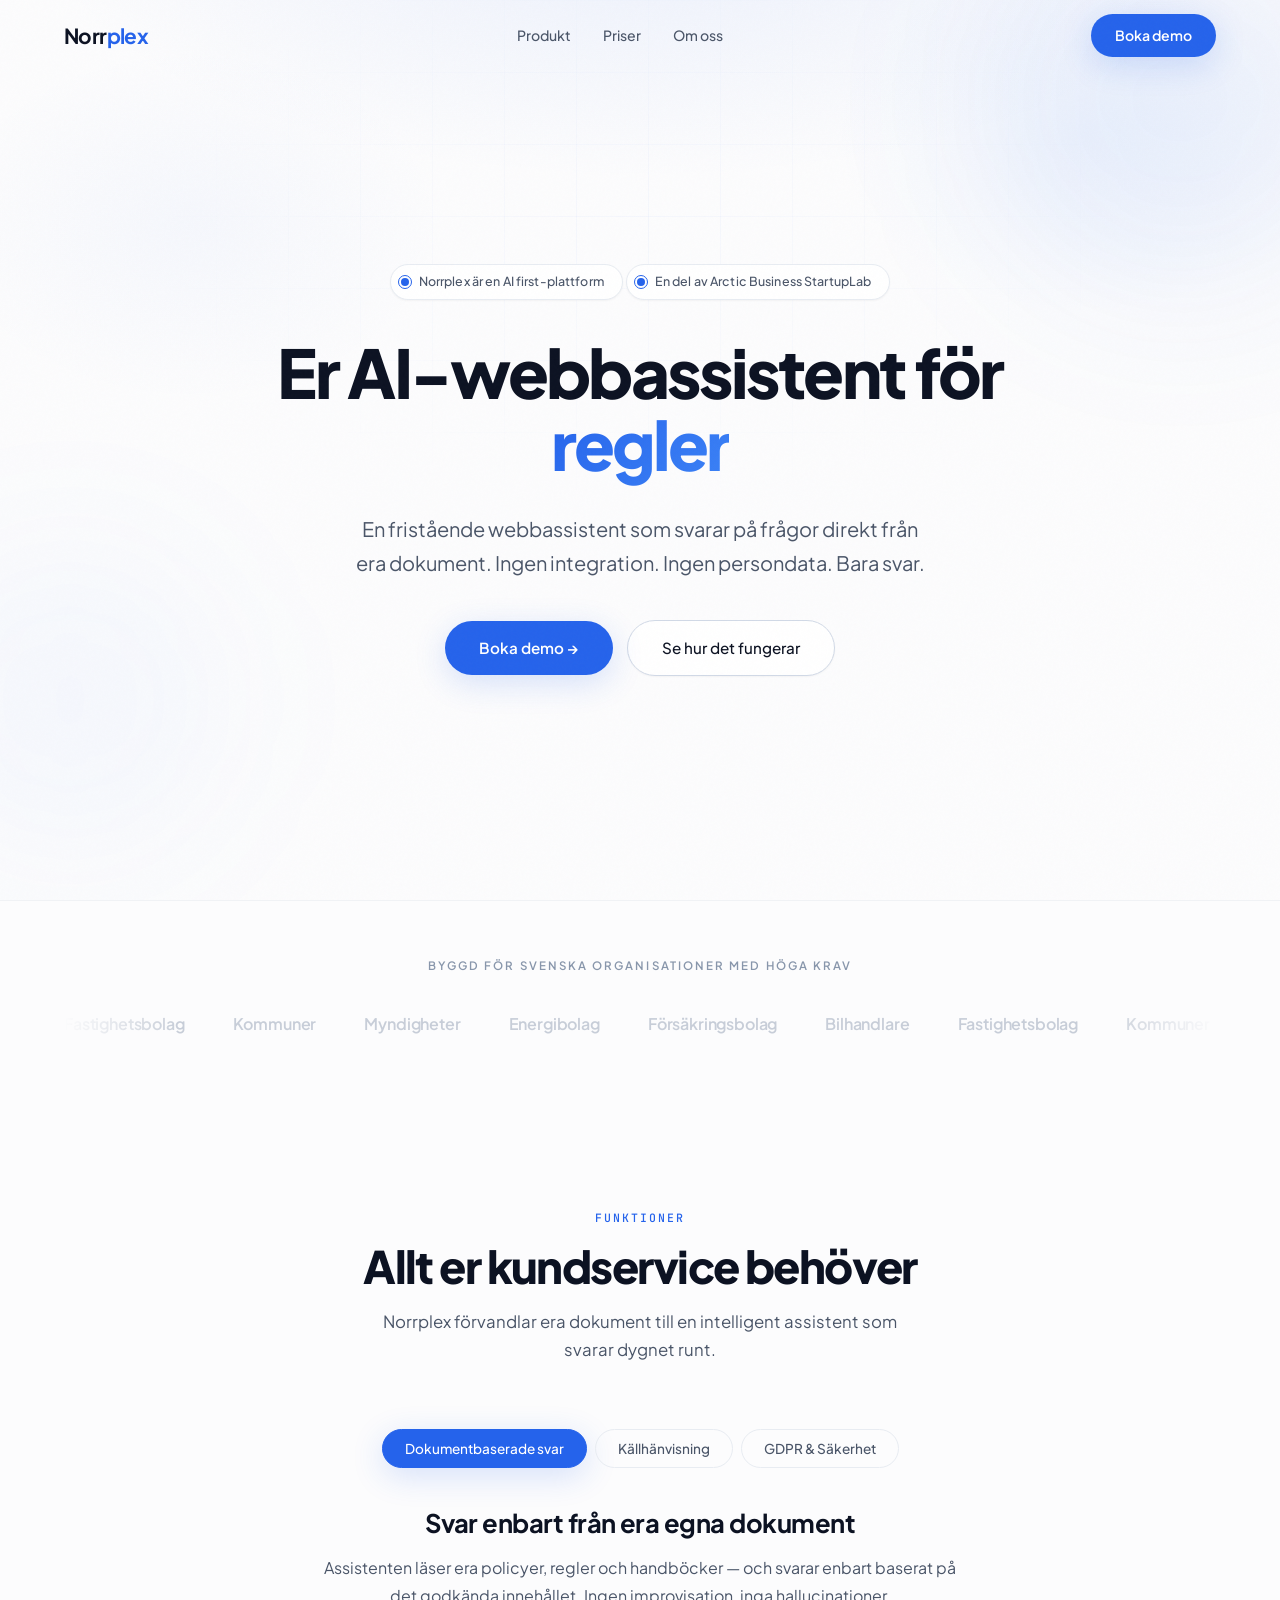
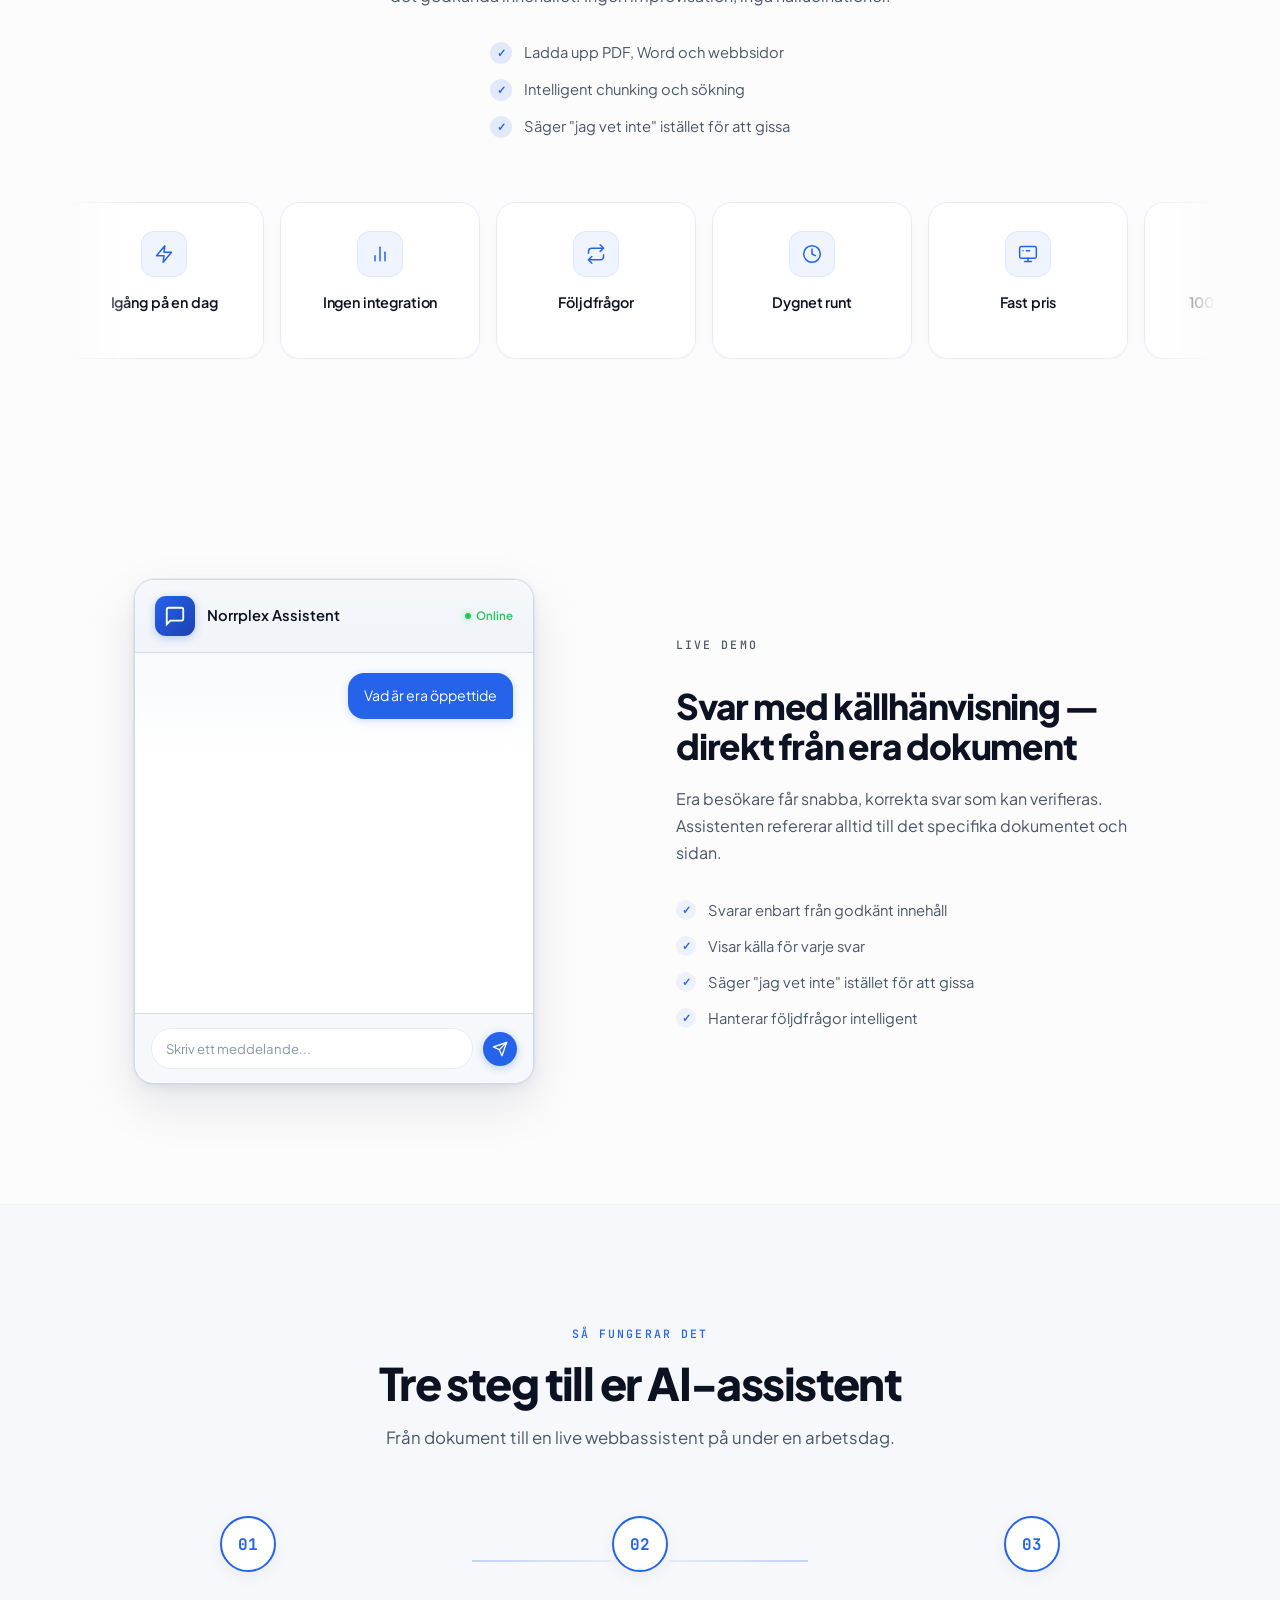
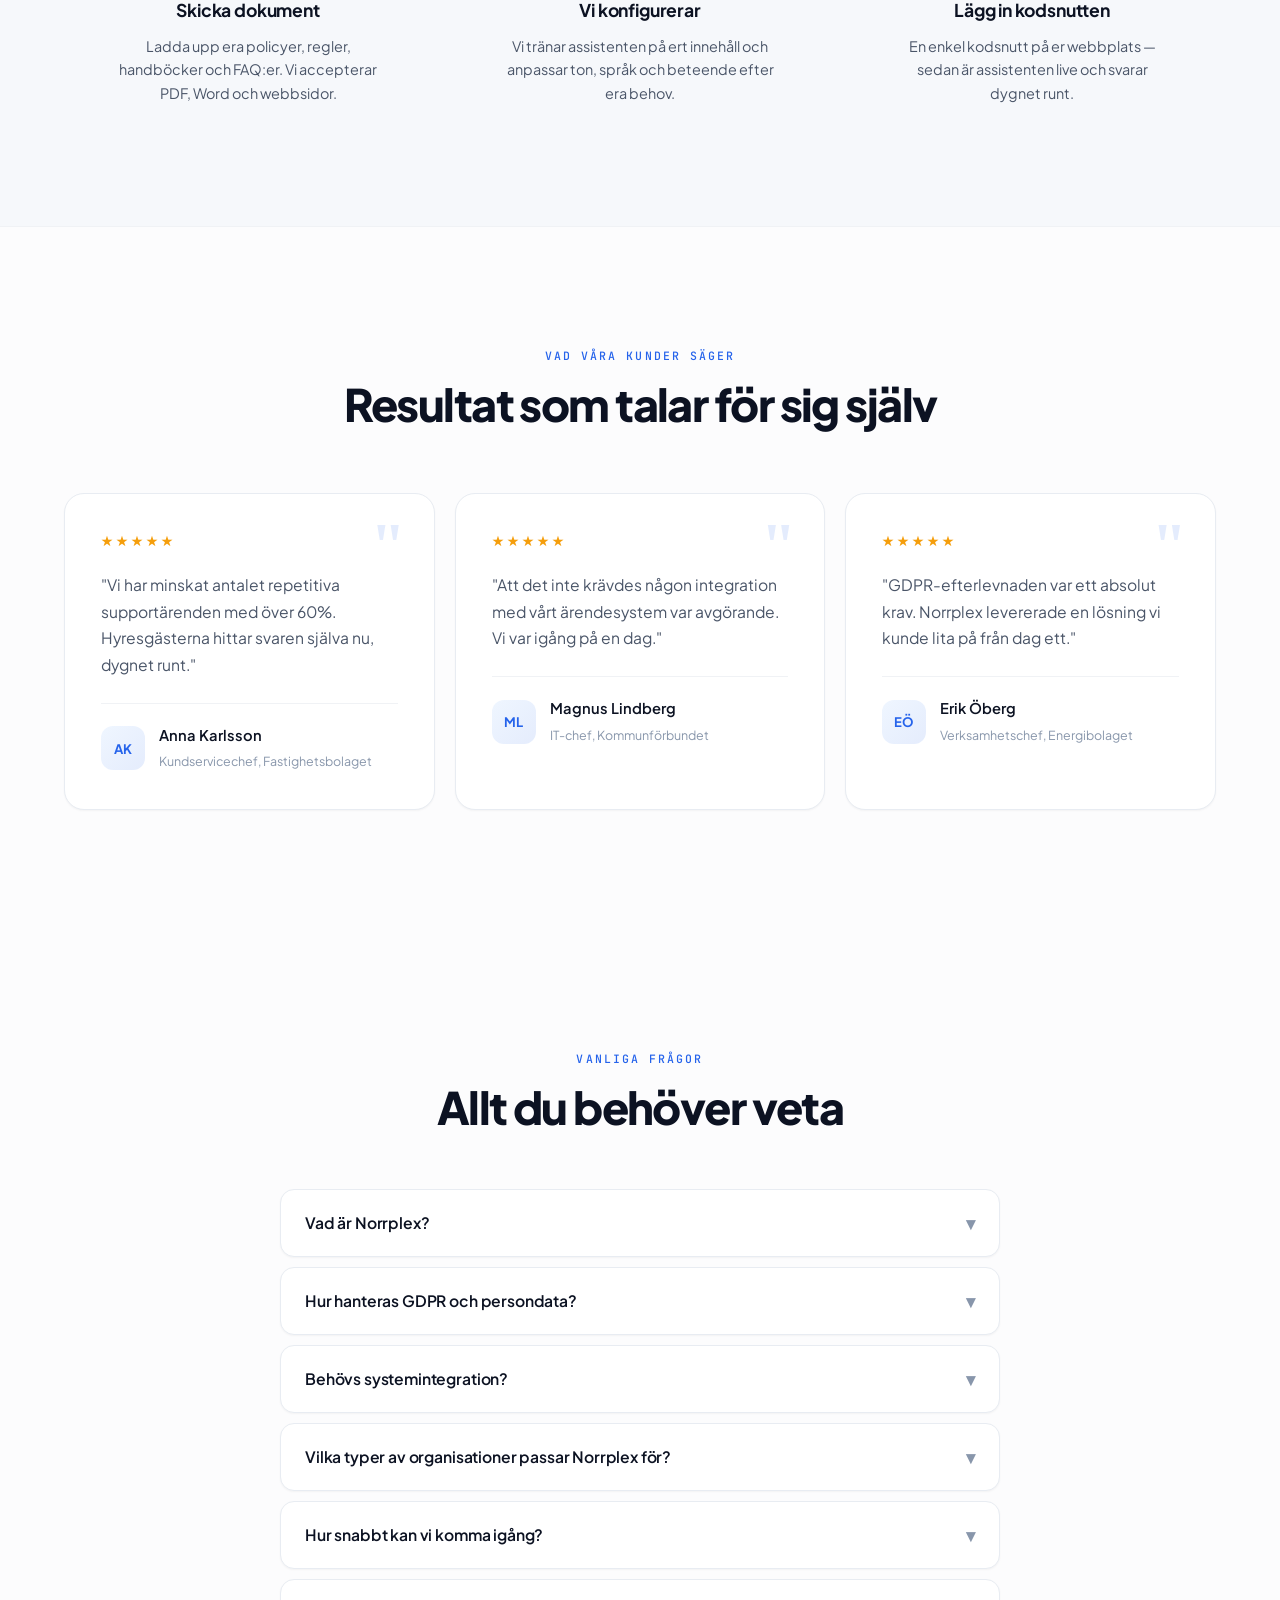
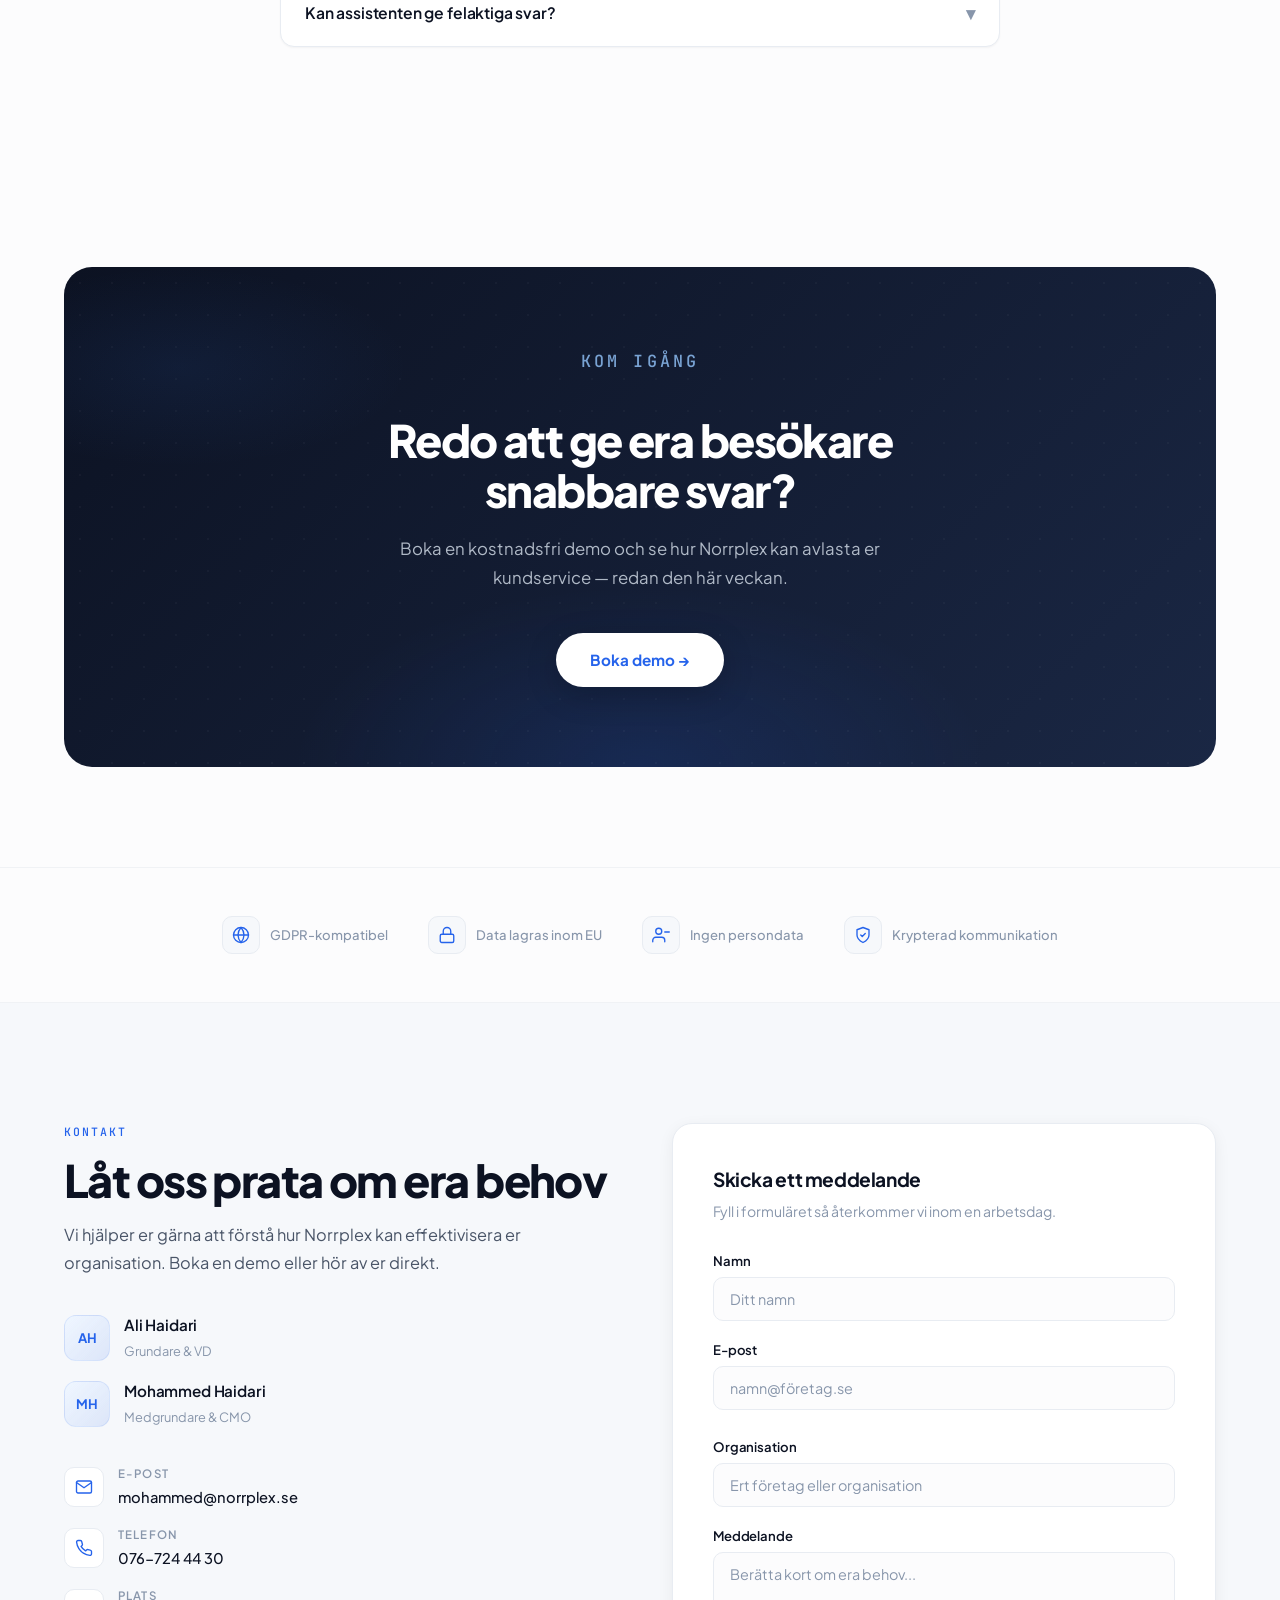
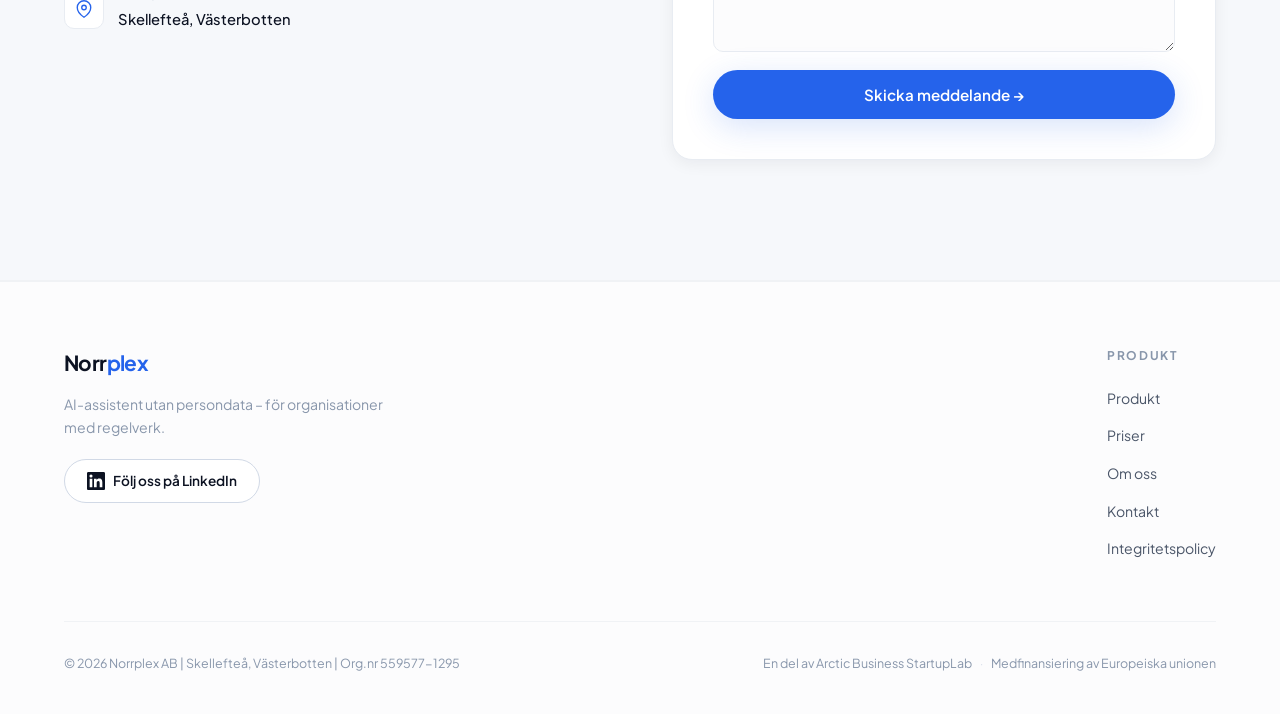
==== commit 6b309627: "Update index.html" ====
--- a/index.html
+++ b/index.html
@@ -41,7 +41,6 @@
   ]
 }
 </script>
-<script src="https://analytics.ahrefs.com/analytics.js" data-key="fTUBS4oxrrltA6bB8xeRwA" async></script>
 </head>
 <body>
 
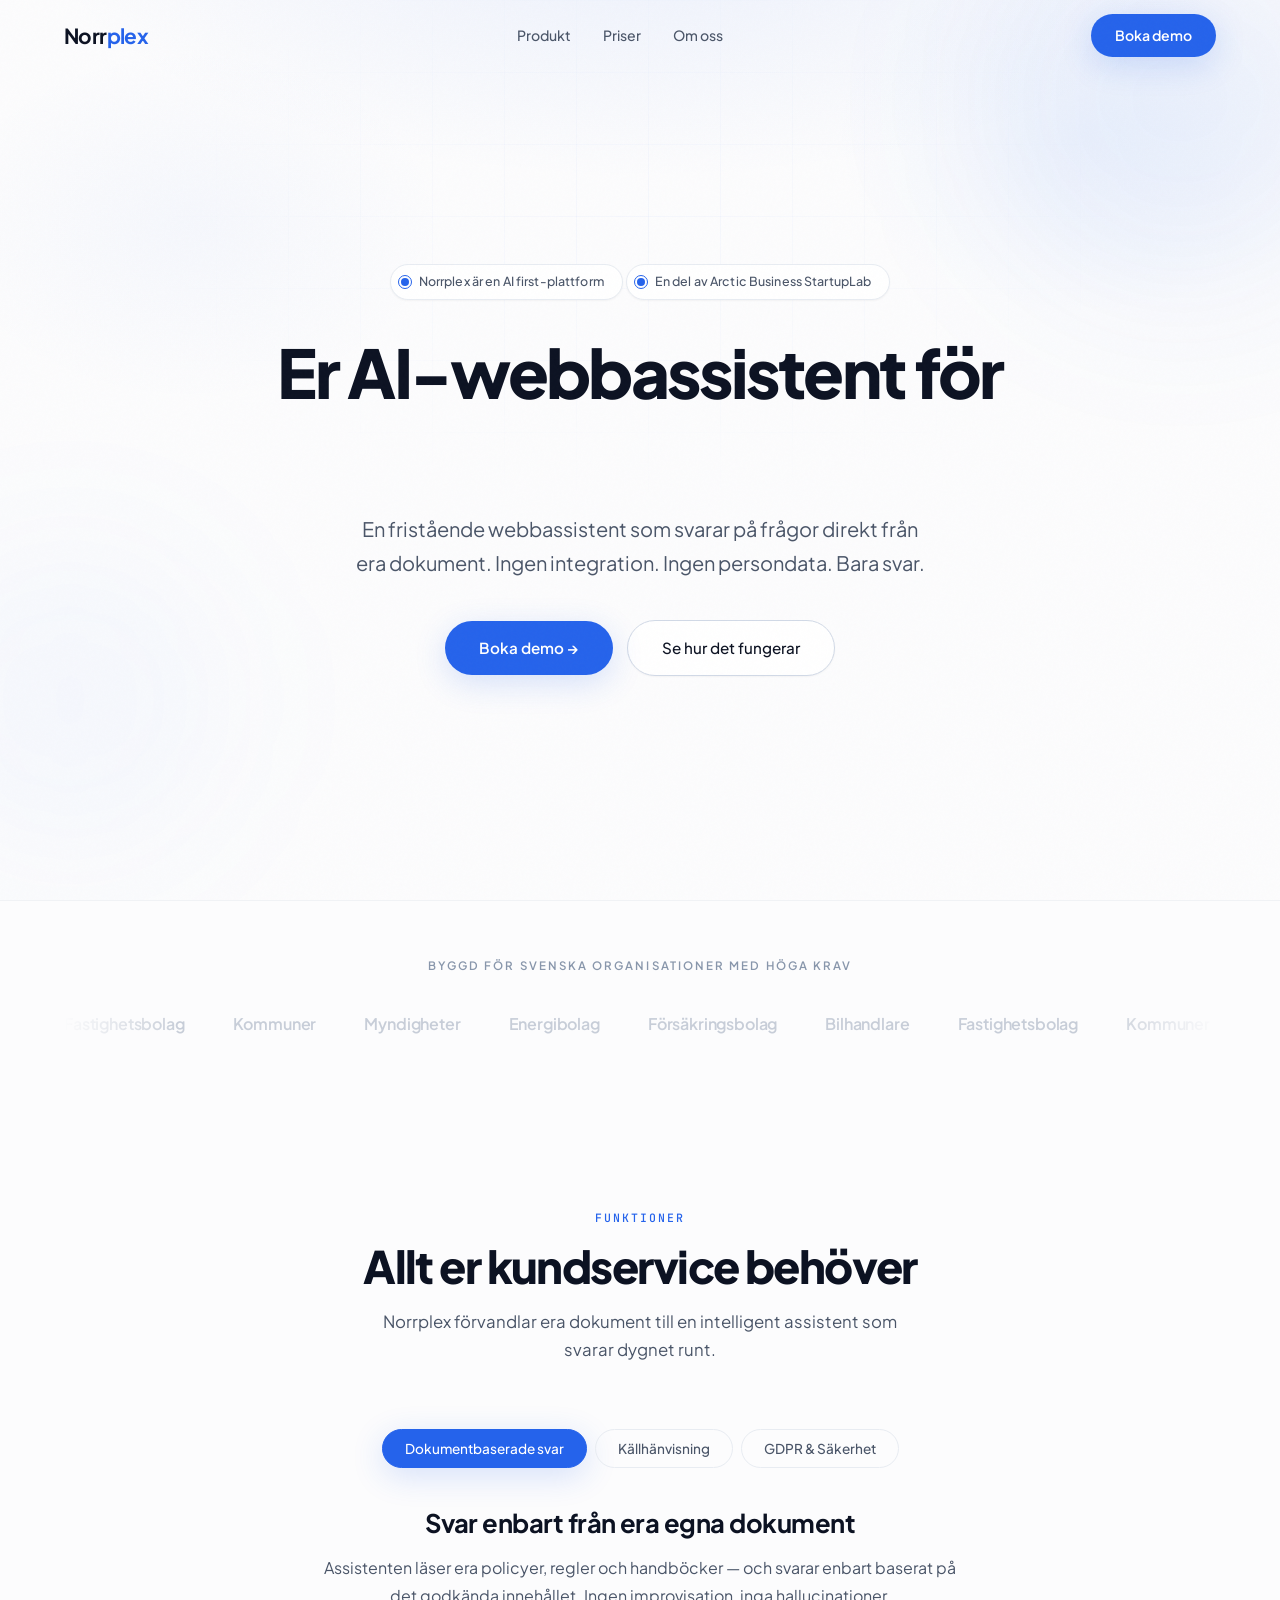
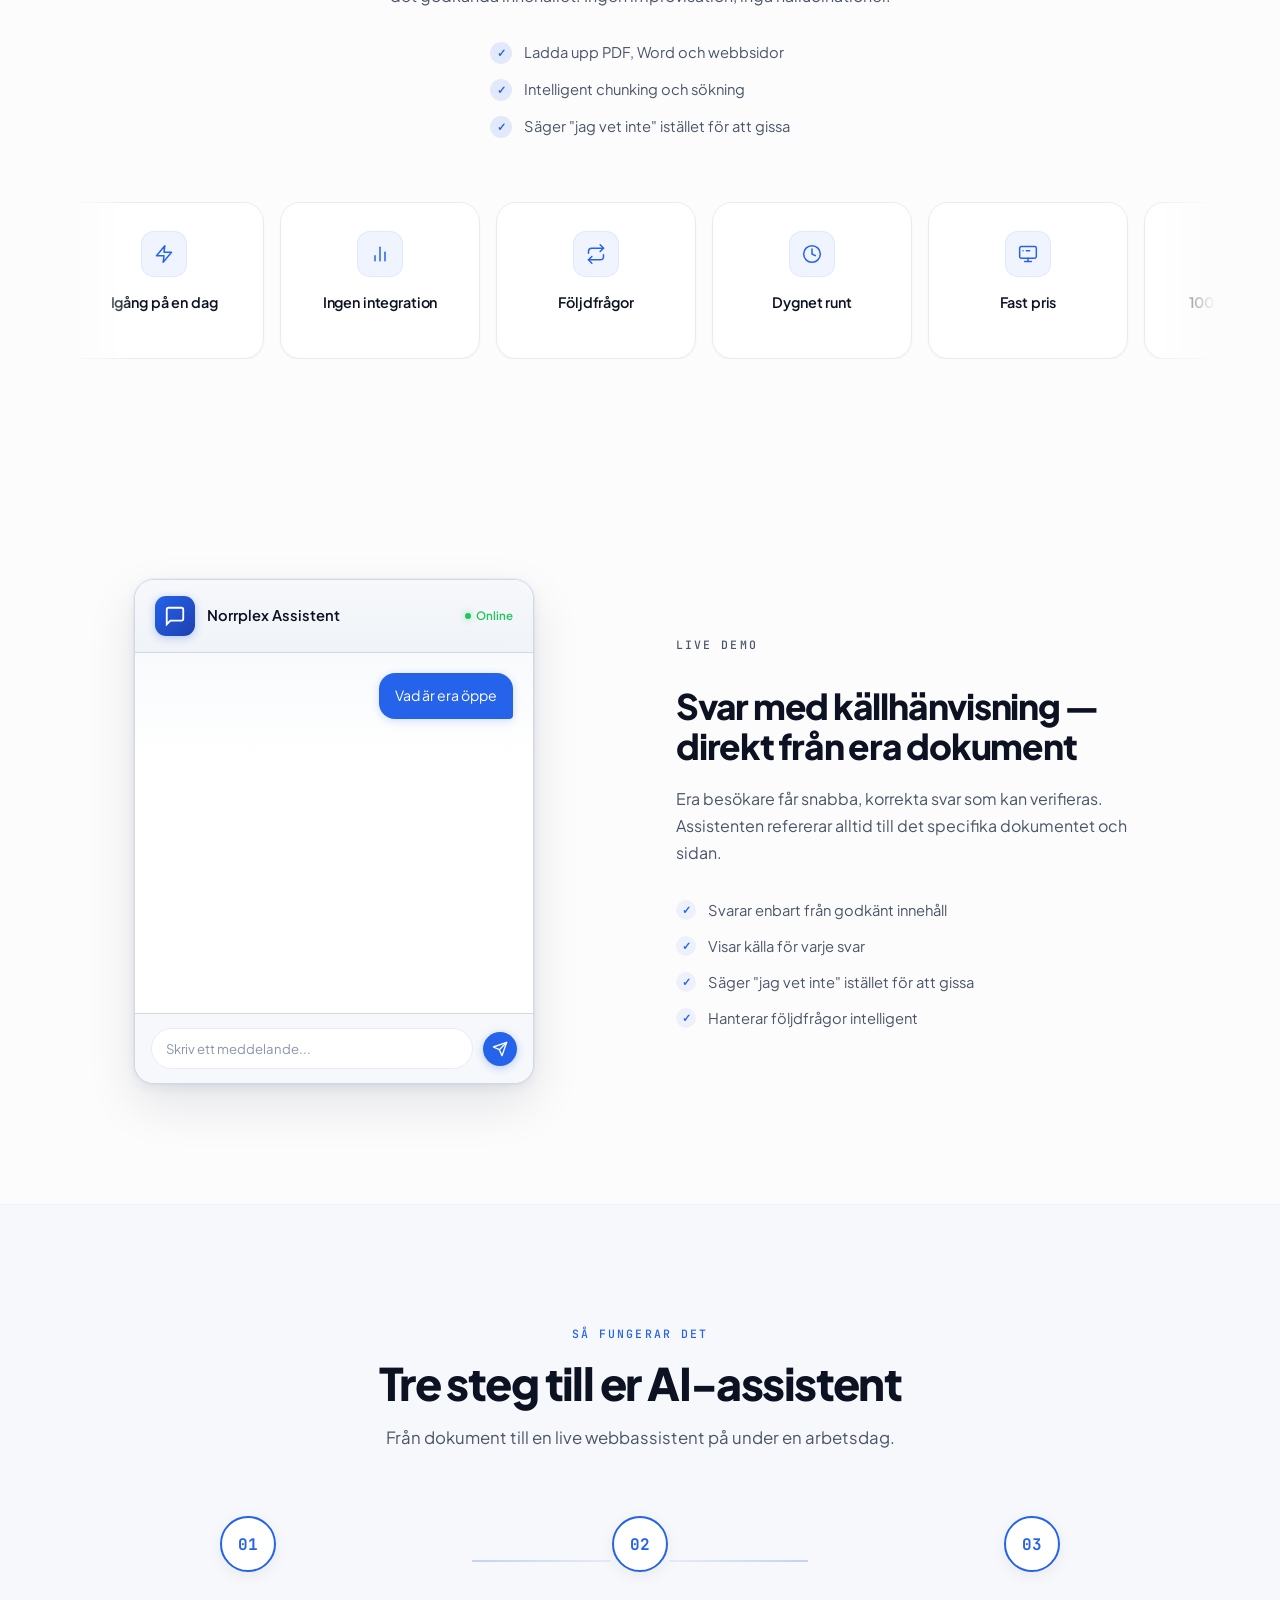
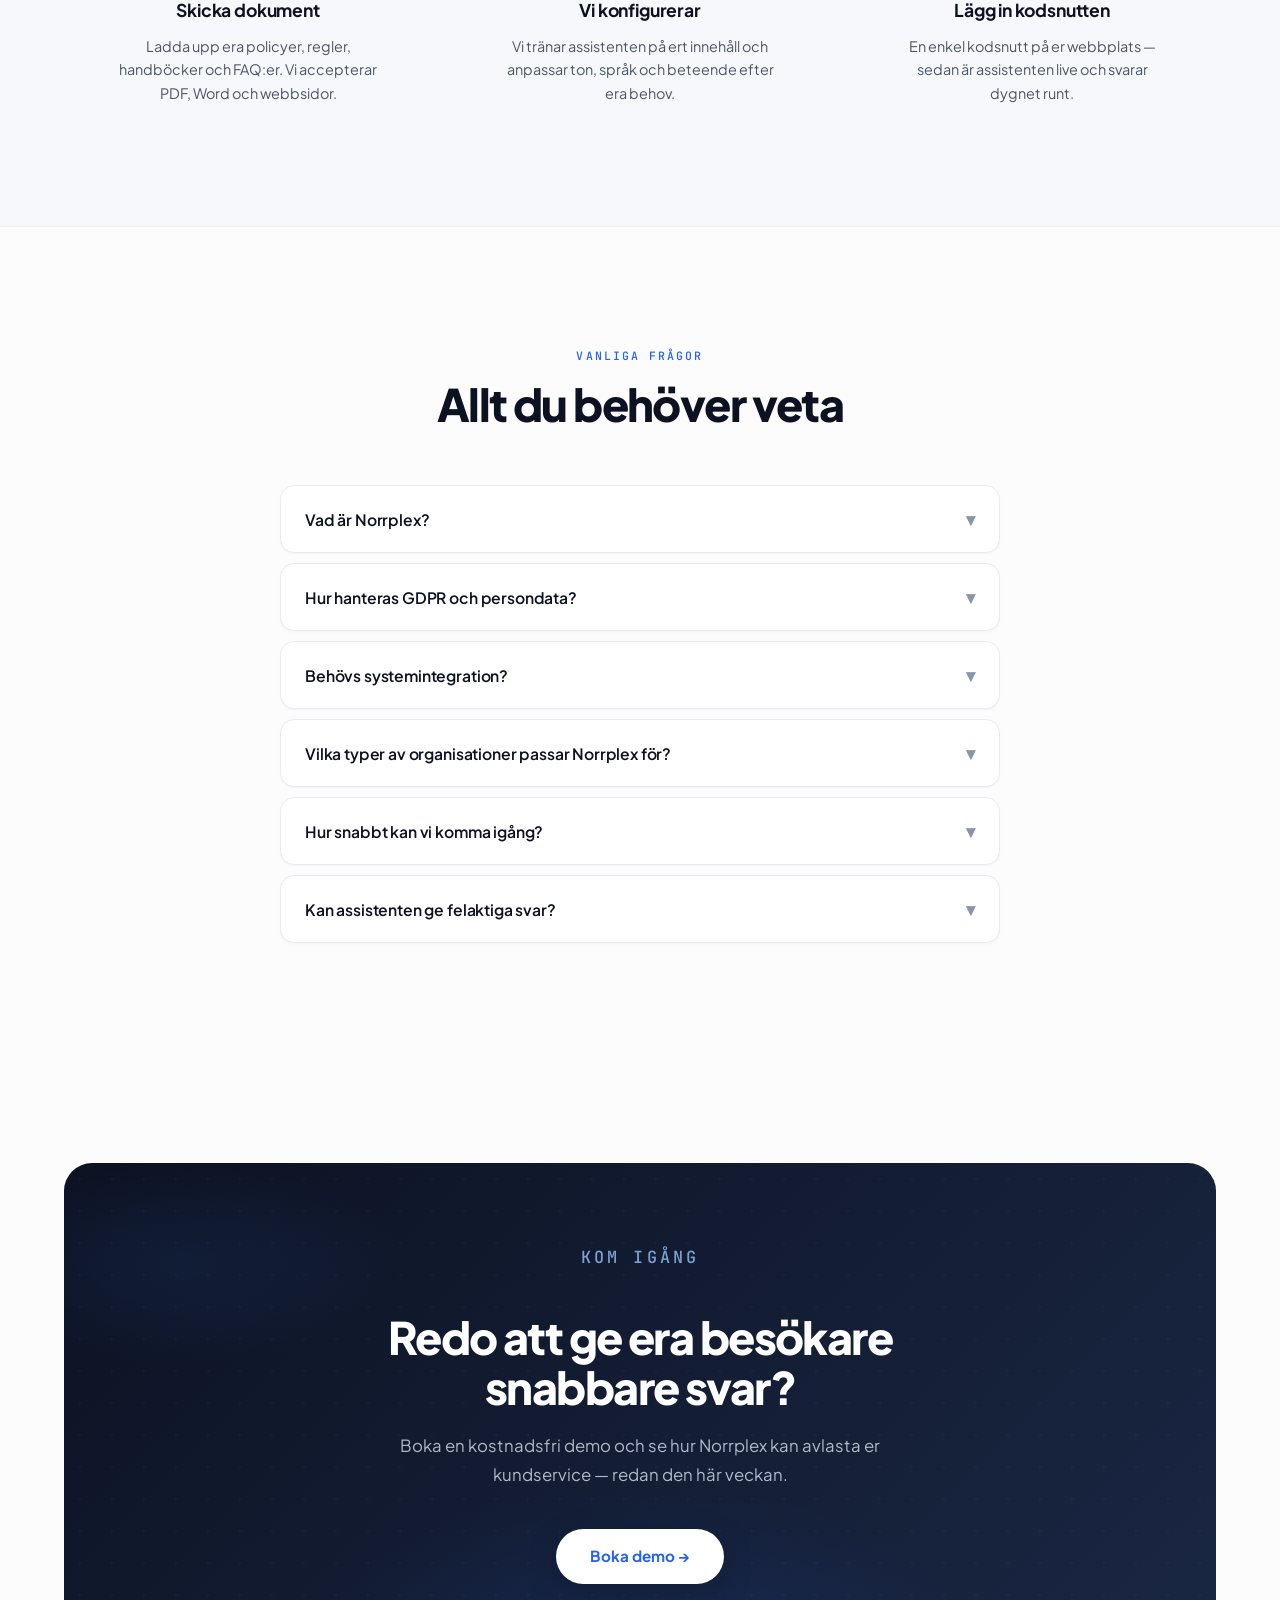
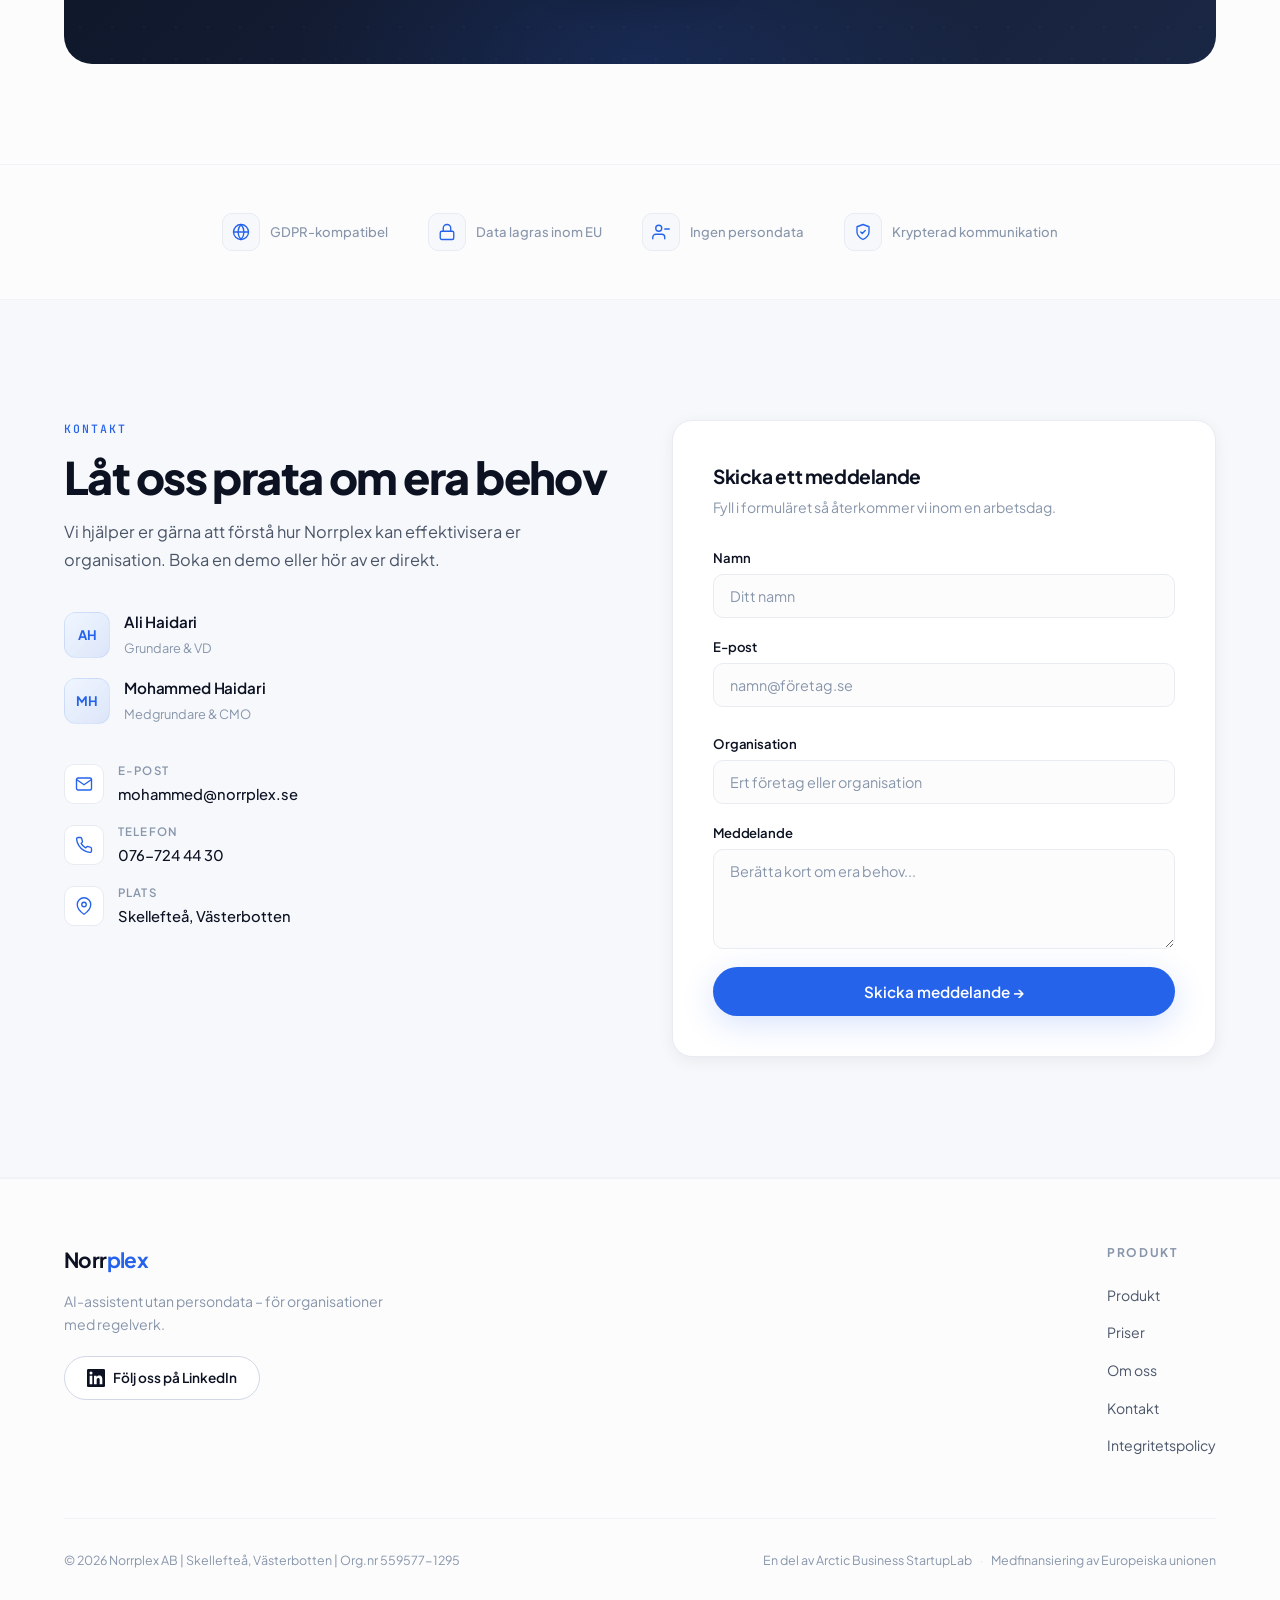
==== commit 990f5276: "Update index.html" ====
--- a/index.html
+++ b/index.html
@@ -330,52 +330,6 @@
   </div>
 </section>
 
-<!-- ─── TESTIMONIALS ─── -->
-<section class="testimonials" id="testimonials">
-  <div class="container">
-    <div class="features-header reveal">
-      <p class="section-label">Vad våra kunder säger</p>
-      <h2 class="section-title">Resultat som talar för sig själv</h2>
-    </div>
-    <div class="testimonials-grid reveal reveal-stagger">
-      <div class="testimonial-card">
-        <div class="testimonial-stars">★★★★★</div>
-        <blockquote>"Vi har minskat antalet repetitiva supportärenden med över 60%. Hyresgästerna hittar svaren själva nu, dygnet runt."</blockquote>
-        <div class="testimonial-author">
-          <div class="testimonial-avatar">AK</div>
-          <div class="testimonial-author-info">
-            <h4>Anna Karlsson</h4>
-            <span>Kundservicechef, Fastighetsbolaget</span>
-          </div>
-        </div>
-      </div>
-      <div class="testimonial-card">
-        <div class="testimonial-stars">★★★★★</div>
-        <blockquote>"Att det inte krävdes någon integration med vårt ärendesystem var avgörande. Vi var igång på en dag."</blockquote>
-        <div class="testimonial-author">
-          <div class="testimonial-avatar">ML</div>
-          <div class="testimonial-author-info">
-            <h4>Magnus Lindberg</h4>
-            <span>IT-chef, Kommunförbundet</span>
-          </div>
-        </div>
-      </div>
-      <div class="testimonial-card">
-        <div class="testimonial-stars">★★★★★</div>
-        <blockquote>"GDPR-efterlevnaden var ett absolut krav. Norrplex levererade en lösning vi kunde lita på från dag ett."</blockquote>
-        <div class="testimonial-author">
-          <div class="testimonial-avatar">EÖ</div>
-          <div class="testimonial-author-info">
-            <h4>Erik Öberg</h4>
-            <span>Verksamhetschef, Energibolaget</span>
-          </div>
-        </div>
-      </div>
-    </div>
-  </div>
-</section>
-
-
 
 <!-- ─── FAQ ─── -->
 <section class="faq" id="faq">
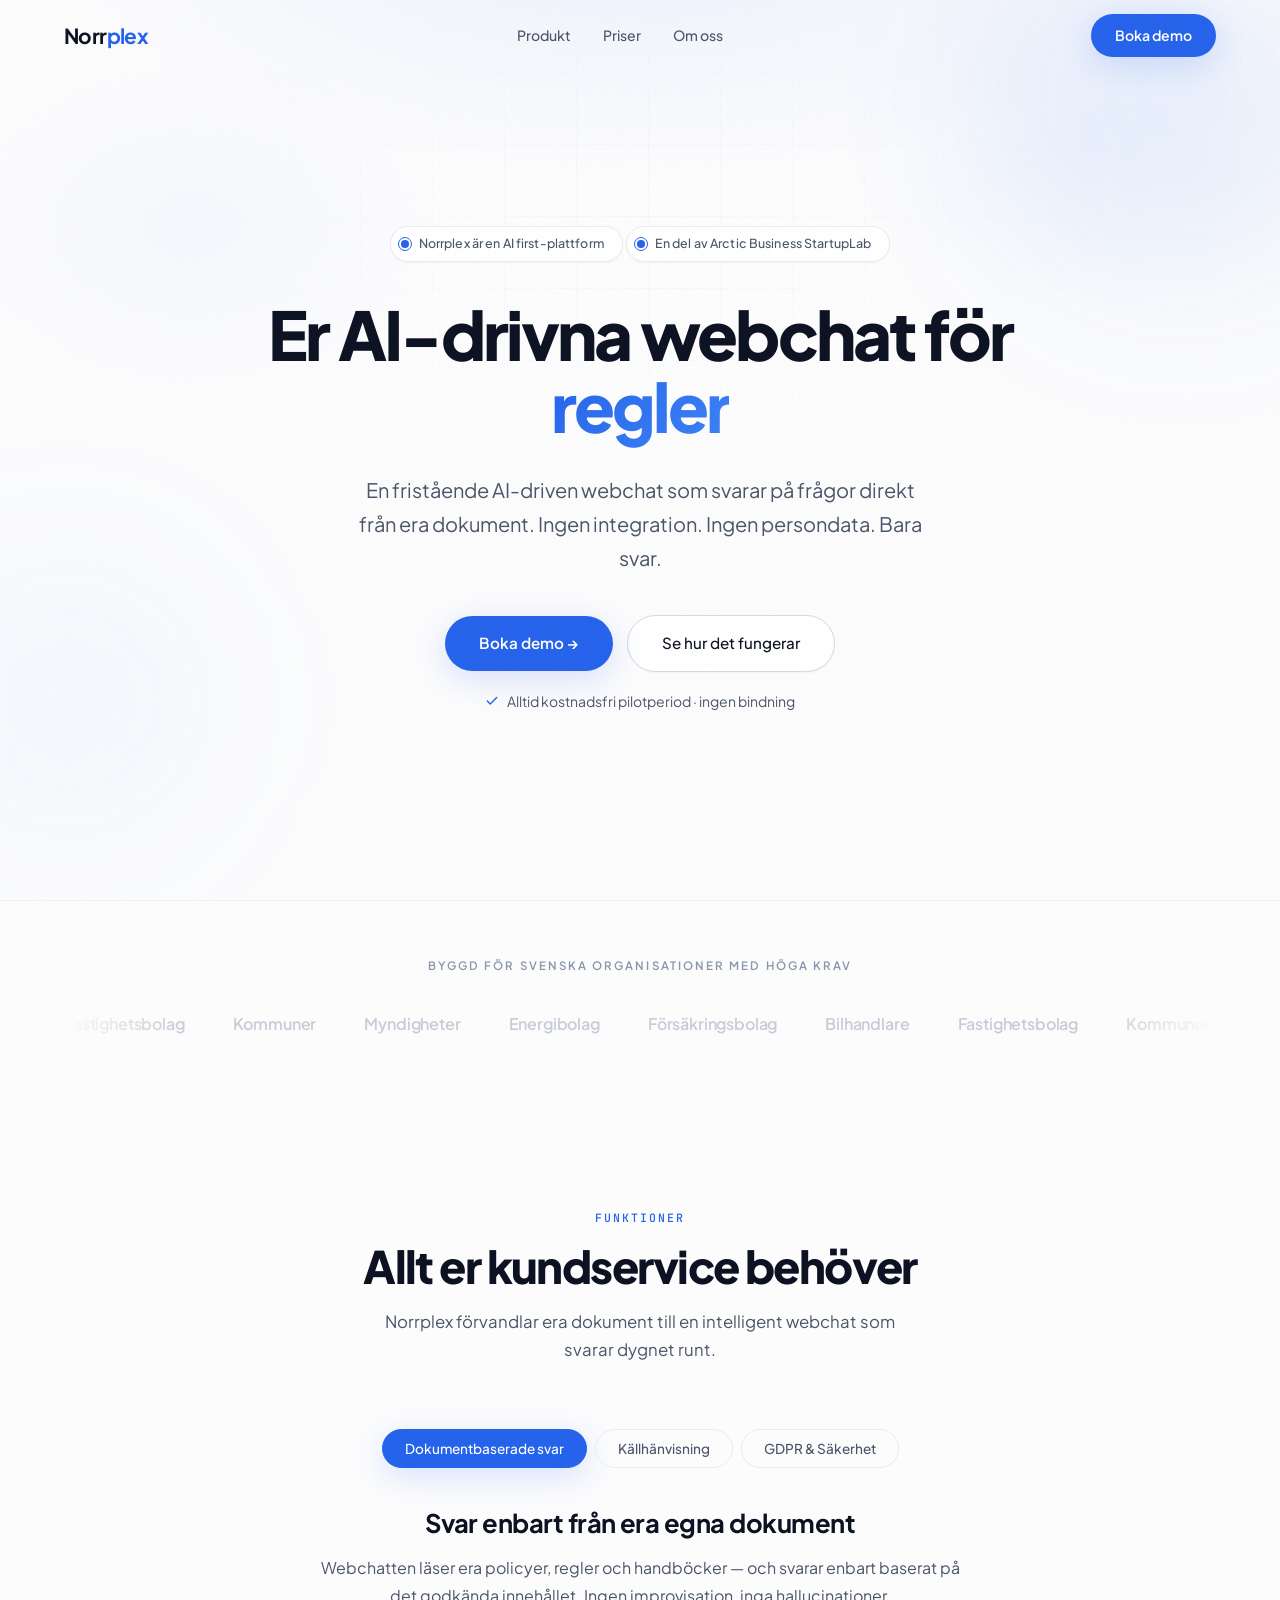
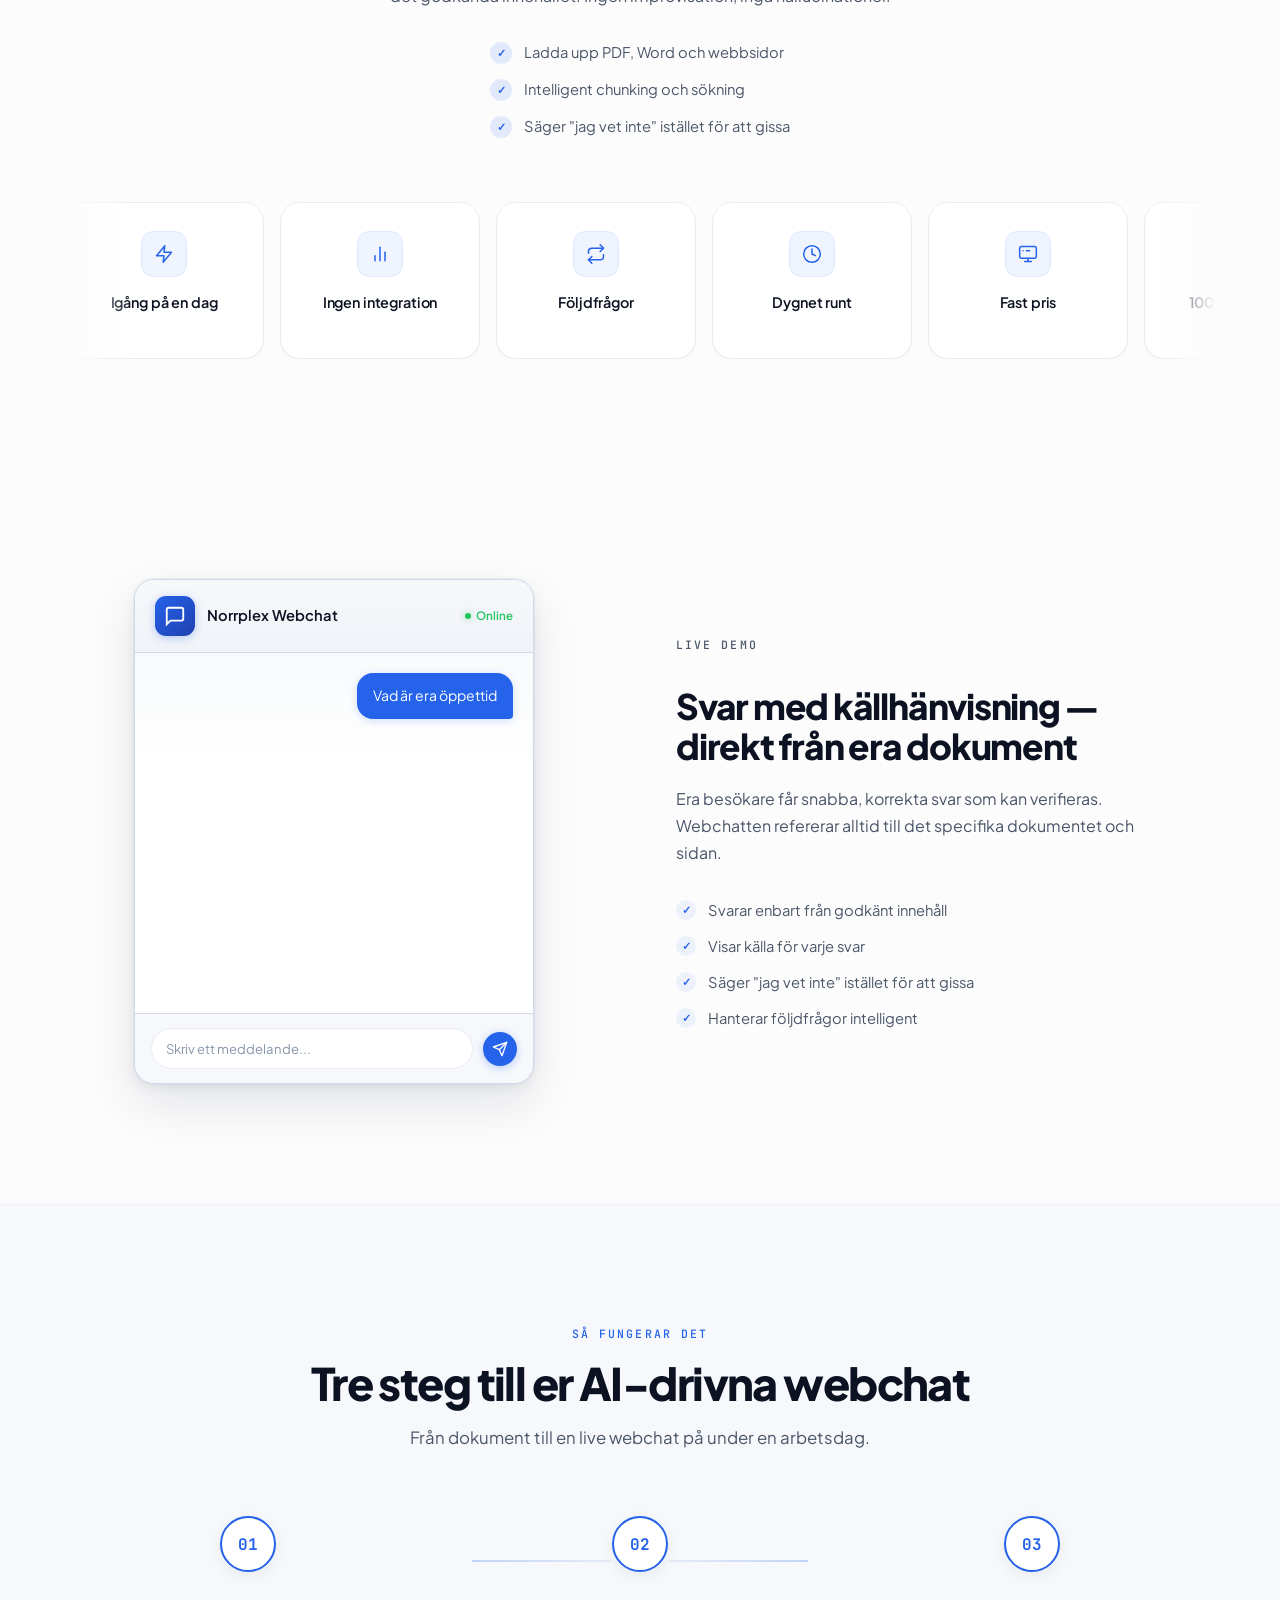
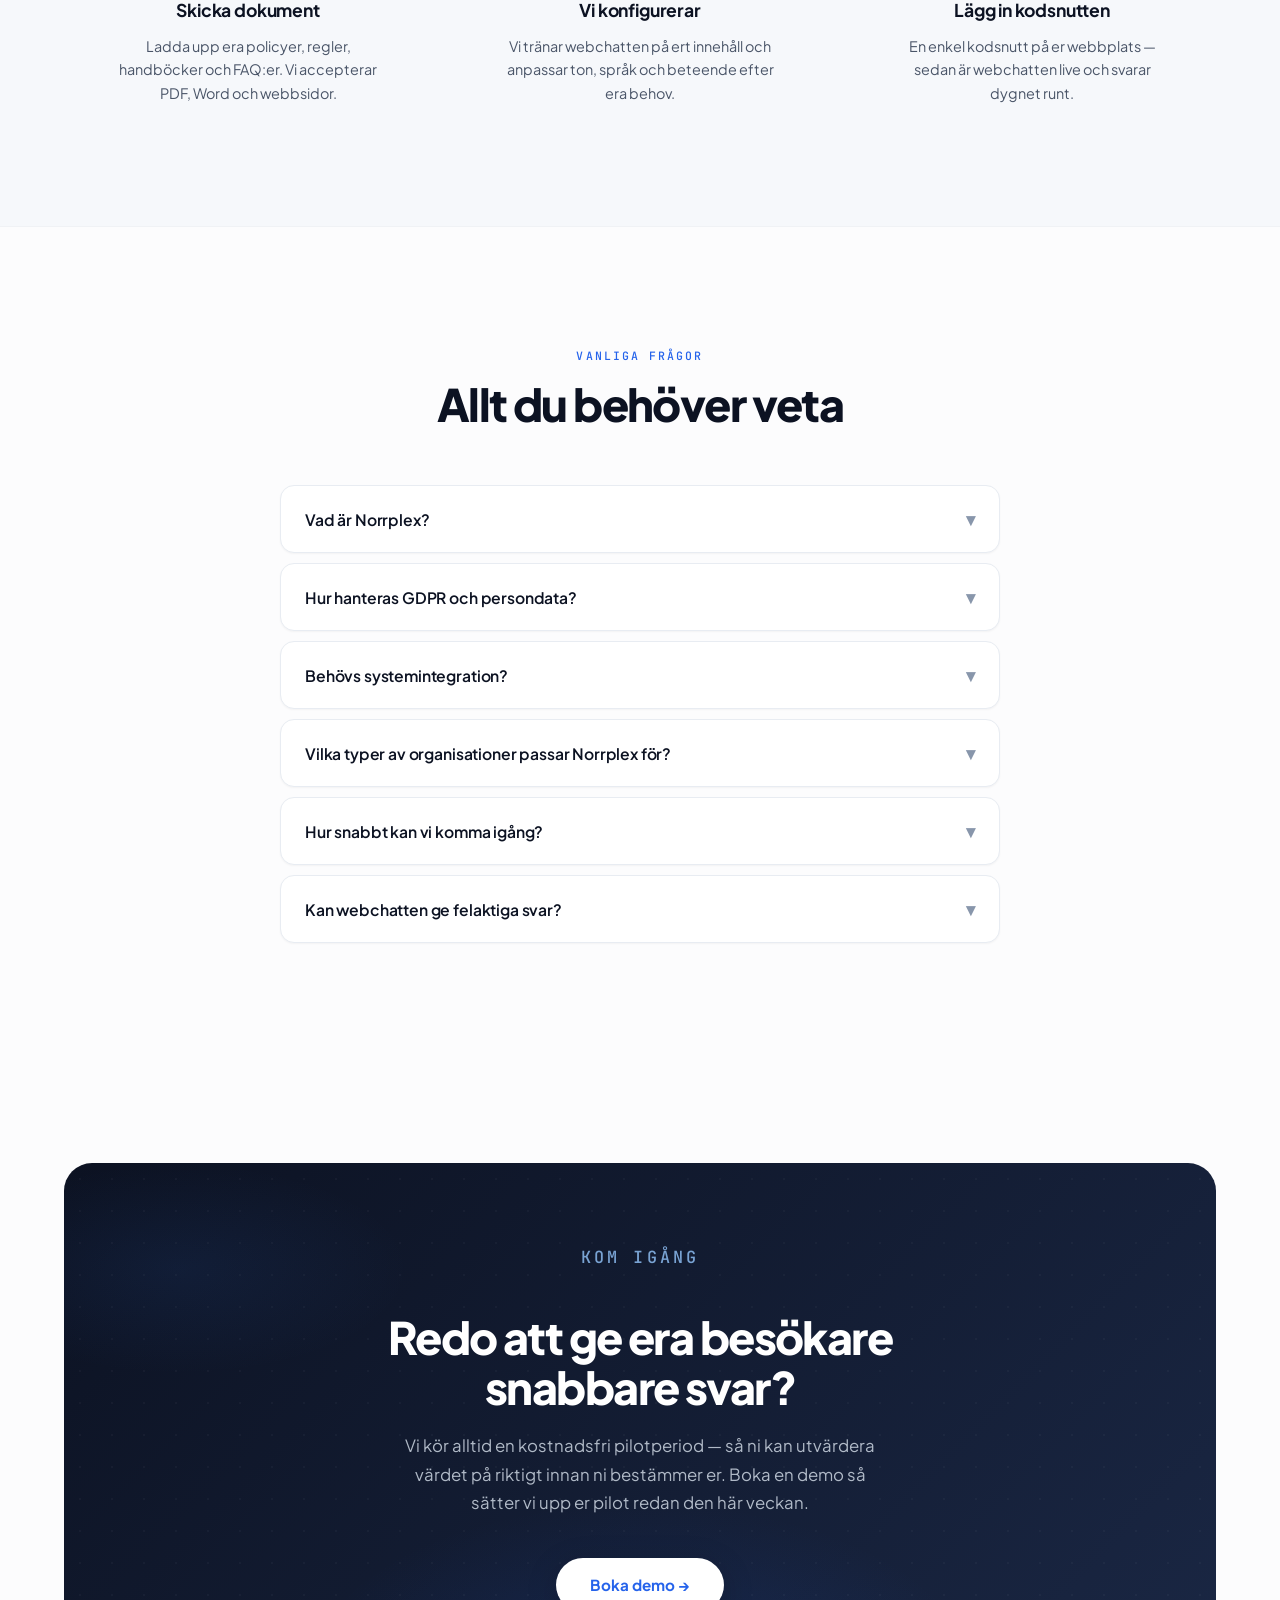
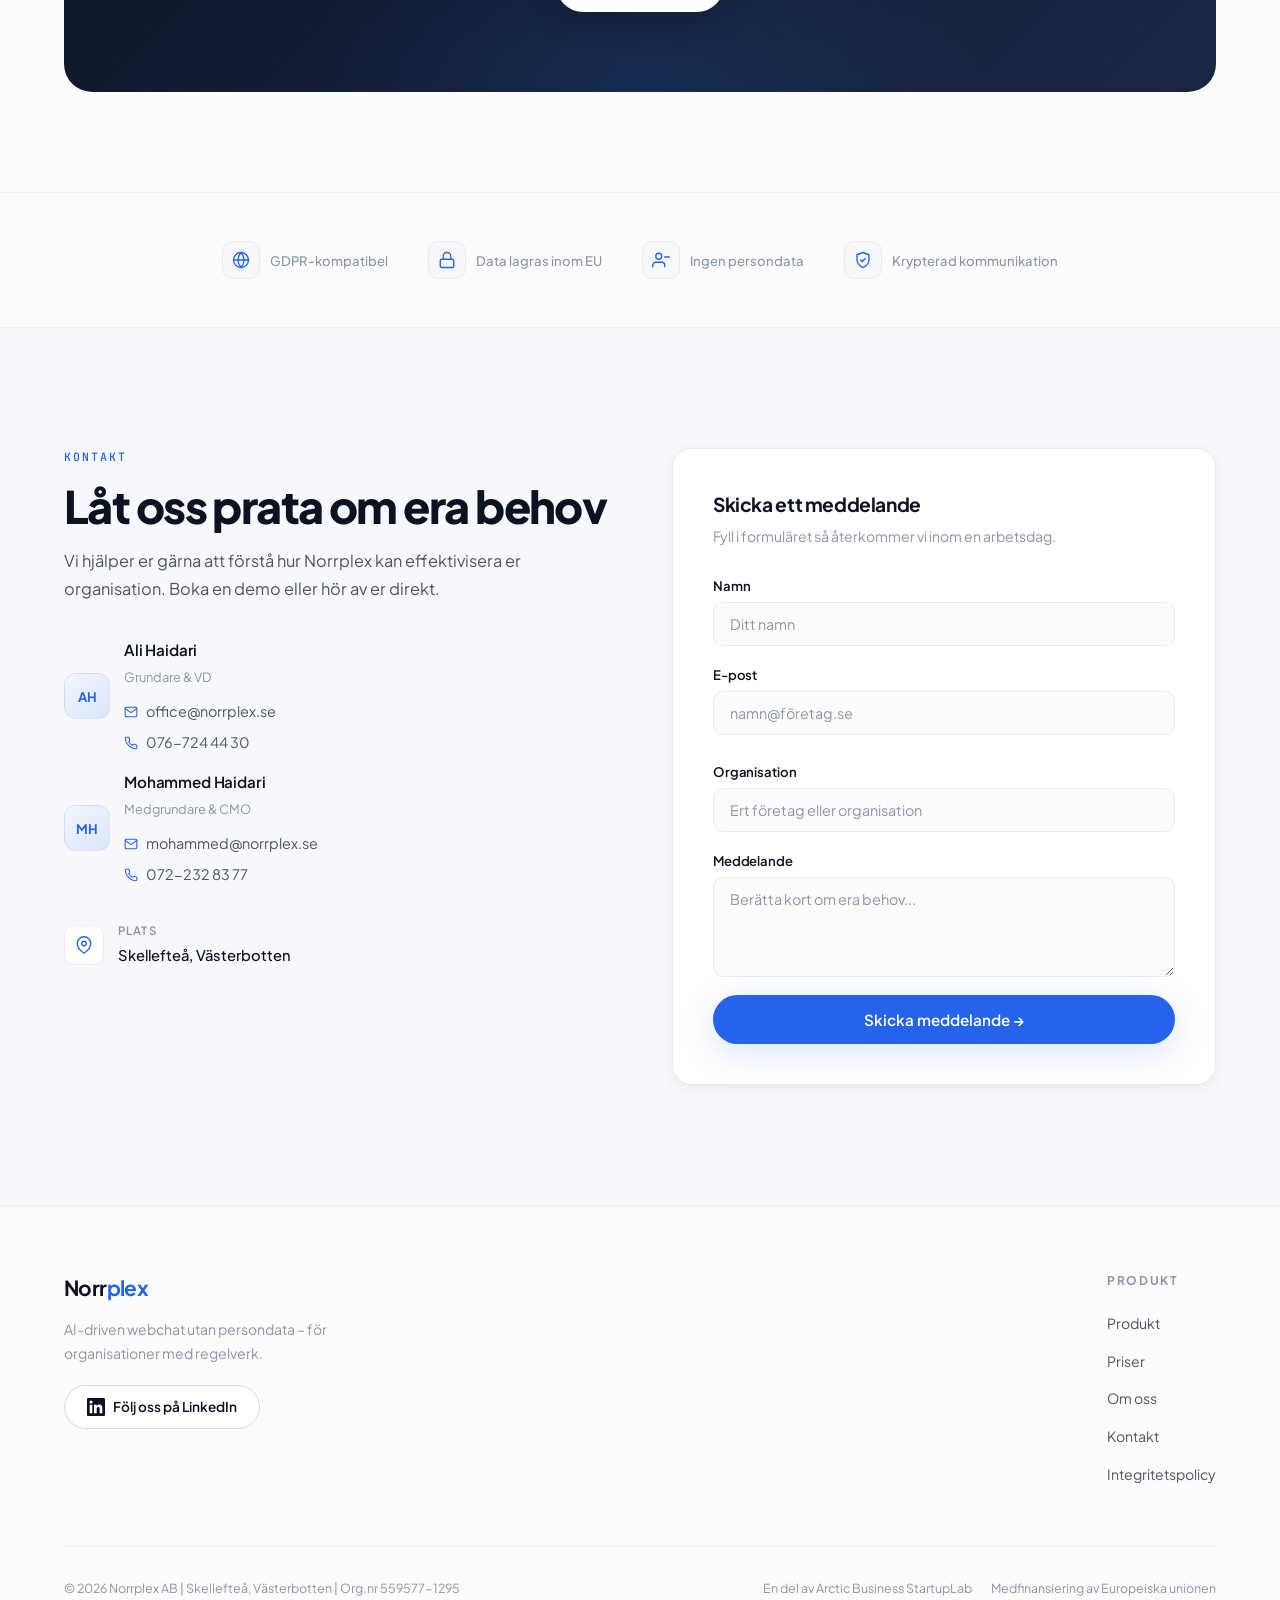
==== commit 3d1fc4b1: "Update index.html" ====
--- a/index.html
+++ b/index.html
@@ -4,7 +4,7 @@
 <meta charset="UTF-8">
 <meta name="viewport" content="width=device-width, initial-scale=1.0">
 <link rel="canonical" href="https://norrplex.se/" />
-<title>Norrplex — AI-webbassistent som svarar från era dokument</title>
+<title>Norrplex — AI-driven webchat som svarar från era dokument</title>
 <link rel="icon" type="image/x-icon" href="/images/favicon.ico">
 <link rel="icon" type="image/png" sizes="32x32" href="/images/favicon-32x32.png">
 <link rel="icon" type="image/png" sizes="16x16" href="/images/favicon-16x16.png">
@@ -78,17 +78,21 @@
       <span class="hero-badge-text" id="badgeText">En del av Arctic Business StartupLab</span>
     </div>
     <h1>
-      Er AI-webbassistent för<br>
+      Er AI-drivna webchat för<br>
       <span class="rotating-text"><span class="rotating-text-inner" id="rotating"></span></span>
     </h1>
     <p class="hero-sub">
-      En fristående webbassistent som svarar på frågor direkt från era dokument. 
+      En fristående AI-driven webchat som svarar på frågor direkt från era dokument. 
       Ingen integration. Ingen persondata. Bara svar.
     </p>
     <div class="hero-actions">
       <a href="#contact" class="btn-primary">Boka demo →</a>
       <a href="#showcase" class="btn-secondary">Se hur det fungerar</a>
     </div>
+    <p class="hero-pilot-note" style="margin-top:18px;font-size:0.875rem;color:var(--text-secondary,#64748b);display:inline-flex;align-items:center;gap:8px;flex-wrap:wrap;justify-content:center;">
+      <svg width="14" height="14" viewBox="0 0 24 24" fill="none" stroke="var(--accent)" stroke-width="2.4" stroke-linecap="round" stroke-linejoin="round"><polyline points="20 6 9 17 4 12"/></svg>
+      Alltid kostnadsfri pilotperiod · ingen bindning
+    </p>
   </div>
 </section>
 
@@ -121,7 +125,7 @@
     <div class="features-header reveal">
       <p class="section-label">Funktioner</p>
       <h2 class="section-title">Allt er kundservice behöver</h2>
-      <p class="section-sub">Norrplex förvandlar era dokument till en intelligent assistent som svarar dygnet runt.</p>
+      <p class="section-sub">Norrplex förvandlar era dokument till en intelligent webchat som svarar dygnet runt.</p>
     </div>
 
     <div class="feature-tabs reveal">
@@ -134,7 +138,7 @@
       <div class="feature-panel active" data-panel="0">
         <div class="feature-panel-content">
           <h3>Svar enbart från era egna dokument</h3>
-          <p>Assistenten läser era policyer, regler och handböcker — och svarar enbart baserat på det godkända innehållet. Ingen improvisation, inga hallucinationer.</p>
+          <p>Webchatten läser era policyer, regler och handböcker — och svarar enbart baserat på det godkända innehållet. Ingen improvisation, inga hallucinationer.</p>
           <div class="feature-highlights">
             <div class="feature-highlight">
               <span class="feature-highlight-check">✓</span>
@@ -155,7 +159,7 @@
       <div class="feature-panel" data-panel="1">
         <div class="feature-panel-content">
           <h3>Varje svar med tydlig källa</h3>
-          <p>Era besökare kan verifiera svaren själva. Assistenten visar alltid exakt vilken källa och sida svaret kommer från.</p>
+          <p>Era besökare kan verifiera svaren själva. Webchatten visar alltid exakt vilken källa och sida svaret kommer från.</p>
           <div class="feature-highlights">
             <div class="feature-highlight">
               <span class="feature-highlight-check">✓</span>
@@ -277,7 +281,7 @@
         <div class="chat-mockup">
           <div class="chat-header">
             <div class="chat-avatar"><svg width="22" height="22" viewBox="0 0 24 24" fill="none" stroke="currentColor" stroke-width="2"><path d="M21 15a2 2 0 0 1-2 2H7l-4 4V5a2 2 0 0 1 2-2h14a2 2 0 0 1 2 2z"/></svg></div>
-            <span>Norrplex Assistent</span>
+            <span>Norrplex Webchat</span>
             <span class="chat-status">Online</span>
           </div>
           <div class="chat-messages" id="chatMessages"></div>
@@ -290,7 +294,7 @@
       <div class="showcase-content">
         <p class="section-label">Live demo</p>
         <h2 class="section-title">Svar med källhänvisning — direkt från era dokument</h2>
-        <p>Era besökare får snabba, korrekta svar som kan verifieras. Assistenten refererar alltid till det specifika dokumentet och sidan.</p>
+        <p>Era besökare får snabba, korrekta svar som kan verifieras. Webchatten refererar alltid till det specifika dokumentet och sidan.</p>
         <ul class="check-list">
           <li>Svarar enbart från godkänt innehåll</li>
           <li>Visar källa för varje svar</li>
@@ -307,8 +311,8 @@
   <div class="container">
     <div class="features-header reveal">
       <p class="section-label">Så fungerar det</p>
-      <h2 class="section-title">Tre steg till er AI-assistent</h2>
-      <p class="section-sub">Från dokument till en live webbassistent på under en arbetsdag.</p>
+      <h2 class="section-title">Tre steg till er AI-drivna webchat</h2>
+      <p class="section-sub">Från dokument till en live webchat på under en arbetsdag.</p>
     </div>
     <div class="steps-grid reveal reveal-stagger">
       <div class="step">
@@ -319,12 +323,12 @@
       <div class="step">
         <div class="step-number">02</div>
         <h3>Vi konfigurerar</h3>
-        <p>Vi tränar assistenten på ert innehåll och anpassar ton, språk och beteende efter era behov.</p>
+        <p>Vi tränar webchatten på ert innehåll och anpassar ton, språk och beteende efter era behov.</p>
       </div>
       <div class="step">
         <div class="step-number">03</div>
         <h3>Lägg in kodsnutten</h3>
-        <p>En enkel kodsnutt på er webbplats — sedan är assistenten live och svarar dygnet runt.</p>
+        <p>En enkel kodsnutt på er webbplats — sedan är webchatten live och svarar dygnet runt.</p>
       </div>
     </div>
   </div>
@@ -346,7 +350,7 @@
         </button>
         <div class="faq-answer">
           <div class="faq-answer-inner">
-            Norrplex är en fristående AI-webbassistent som svarar på besökares frågor baserat på era egna dokument — policyer, regler, handböcker och FAQ:er. Assistenten kräver ingen integration med era befintliga system och behandlar ingen persondata, vilket gör den helt GDPR-säkrad.
+            Norrplex är en fristående AI-driven webchat som svarar på besökares frågor baserat på era egna dokument — policyer, regler, handböcker och FAQ:er. Webchatten kräver ingen integration med era befintliga system och behandlar ingen persondata, vilket gör den helt GDPR-säkrad.
           </div>
         </div>
       </div>
@@ -357,7 +361,7 @@
         </button>
         <div class="faq-answer">
           <div class="faq-answer-inner">
-            Norrplex behandlar ingen persondata. Besökare behöver inte logga in, lämna personuppgifter eller identifiera sig. All data lagras säkert inom EU och assistenten svarar enbart baserat på era dokumenterade regler och policyer.
+            Norrplex behandlar ingen persondata. Besökare behöver inte logga in, lämna personuppgifter eller identifiera sig. All data lagras säkert inom EU och webchatten svarar enbart baserat på era dokumenterade regler och policyer.
           </div>
         </div>
       </div>
@@ -368,7 +372,7 @@
         </button>
         <div class="faq-answer">
           <div class="faq-answer-inner">
-            Nej. Norrplex är helt fristående och kräver ingen koppling till era ärendesystem, CRM eller andra verktyg. Ni lägger bara till en enkel kodsnutt på er webbplats, sedan sköter assistenten resten.
+            Nej. Norrplex är helt fristående och kräver ingen koppling till era ärendesystem, CRM eller andra verktyg. Ni lägger bara till en enkel kodsnutt på er webbplats, sedan sköter webchatten resten.
           </div>
         </div>
       </div>
@@ -379,7 +383,7 @@
         </button>
         <div class="faq-answer">
           <div class="faq-answer-inner">
-            Norrplex är designat för svenska organisationer med mycket regler, policyer och dokumentation — exempelvis fastighetsbolag, kommuner, myndigheter, vårdorganisationer och energibolag. Alla organisationer där besökare ofta har återkommande frågor drar nytta av assistenten.
+            Norrplex är designat för svenska organisationer med mycket regler, policyer och dokumentation — exempelvis fastighetsbolag, kommuner, myndigheter, vårdorganisationer och energibolag. Alla organisationer där besökare ofta har återkommande frågor drar nytta av webchatten.
           </div>
         </div>
       </div>
@@ -390,18 +394,18 @@
         </button>
         <div class="faq-answer">
           <div class="faq-answer-inner">
-            Oftast inom en arbetsdag. Ni skickar era dokument, vi konfigurerar assistenten, och ni lägger in kodsnutten på er webbplats. Hela processen är snabb och smärtfri — ingen IT-avdelning behöver involveras.
+            Oftast inom en arbetsdag. Ni skickar era dokument, vi konfigurerar webchatten, och ni lägger in kodsnutten på er webbplats. Hela processen är snabb och smärtfri — ingen IT-avdelning behöver involveras.
           </div>
         </div>
       </div>
       <div class="faq-item">
         <button class="faq-question" onclick="toggleFaq(this)">
-          Kan assistenten ge felaktiga svar?
+          Kan webchatten ge felaktiga svar?
           <span class="faq-chevron">▾</span>
         </button>
         <div class="faq-answer">
           <div class="faq-answer-inner">
-            Assistenten svarar enbart baserat på era uppladdade dokument och refererar alltid till källan. Om informationen saknas säger assistenten "jag vet inte" istället för att gissa — vilket ger era besökare tillförlitliga och verifierbara svar.
+            Webchatten svarar enbart baserat på era uppladdade dokument och refererar alltid till källan. Om informationen saknas säger webchatten "jag vet inte" istället för att gissa — vilket ger era besökare tillförlitliga och verifierbara svar.
           </div>
         </div>
       </div>
@@ -416,7 +420,7 @@
       <div class="cta-content">
         <p class="section-label">Kom igång</p>
         <h2 class="section-title">Redo att ge era besökare<br>snabbare svar?</h2>
-        <p>Boka en kostnadsfri demo och se hur Norrplex kan avlasta er kundservice — redan den här veckan.</p>
+        <p>Vi kör alltid en kostnadsfri pilotperiod — så ni kan utvärdera värdet på riktigt innan ni bestämmer er. Boka en demo så sätter vi upp er pilot redan den här veckan.</p>
         <a href="#contact-info" class="btn-primary">Boka demo →</a>
       </div>
     </div>
@@ -457,35 +461,41 @@
         <div class="contact-people">
           <div class="contact-person">
             <div class="contact-person-avatar">AH</div>
-            <div>
+            <div style="flex:1;">
               <h4>Ali Haidari</h4>
               <span>Grundare & VD</span>
+              <div class="contact-person-links" style="display:flex;flex-direction:column;gap:8px;margin-top:12px;">
+                <a href="mailto:office@norrplex.se" style="display:inline-flex;align-items:center;gap:8px;color:var(--text-secondary,#64748b);text-decoration:none;font-size:0.9rem;">
+                  <svg width="14" height="14" viewBox="0 0 24 24" fill="none" stroke="var(--accent)" stroke-width="1.8" stroke-linecap="round" stroke-linejoin="round"><path d="M4 4h16c1.1 0 2 .9 2 2v12c0 1.1-.9 2-2 2H4c-1.1 0-2-.9-2-2V6c0-1.1.9-2 2-2z"/><polyline points="22,6 12,13 2,6"/></svg>
+                  office@norrplex.se
+                </a>
+                <a href="tel:+46767244430" style="display:inline-flex;align-items:center;gap:8px;color:var(--text-secondary,#64748b);text-decoration:none;font-size:0.9rem;">
+                  <svg width="14" height="14" viewBox="0 0 24 24" fill="none" stroke="var(--accent)" stroke-width="1.8" stroke-linecap="round" stroke-linejoin="round"><path d="M22 16.92v3a2 2 0 0 1-2.18 2 19.79 19.79 0 0 1-8.63-3.07 19.5 19.5 0 0 1-6-6 19.79 19.79 0 0 1-3.07-8.67A2 2 0 0 1 4.11 2h3a2 2 0 0 1 2 1.72c.127.96.361 1.903.7 2.81a2 2 0 0 1-.45 2.11L8.09 9.91a16 16 0 0 0 6 6l1.27-1.27a2 2 0 0 1 2.11-.45c.907.339 1.85.573 2.81.7A2 2 0 0 1 22 16.92z"/></svg>
+                  076-724 44 30
+                </a>
+              </div>
             </div>
           </div>
           <div class="contact-person">
             <div class="contact-person-avatar">MH</div>
-            <div>
+            <div style="flex:1;">
               <h4>Mohammed Haidari</h4>
               <span>Medgrundare & CMO</span>
+              <div class="contact-person-links" style="display:flex;flex-direction:column;gap:8px;margin-top:12px;">
+                <a href="mailto:mohammed@norrplex.se" style="display:inline-flex;align-items:center;gap:8px;color:var(--text-secondary,#64748b);text-decoration:none;font-size:0.9rem;">
+                  <svg width="14" height="14" viewBox="0 0 24 24" fill="none" stroke="var(--accent)" stroke-width="1.8" stroke-linecap="round" stroke-linejoin="round"><path d="M4 4h16c1.1 0 2 .9 2 2v12c0 1.1-.9 2-2 2H4c-1.1 0-2-.9-2-2V6c0-1.1.9-2 2-2z"/><polyline points="22,6 12,13 2,6"/></svg>
+                  mohammed@norrplex.se
+                </a>
+                <a href="tel:+46722328377" style="display:inline-flex;align-items:center;gap:8px;color:var(--text-secondary,#64748b);text-decoration:none;font-size:0.9rem;">
+                  <svg width="14" height="14" viewBox="0 0 24 24" fill="none" stroke="var(--accent)" stroke-width="1.8" stroke-linecap="round" stroke-linejoin="round"><path d="M22 16.92v3a2 2 0 0 1-2.18 2 19.79 19.79 0 0 1-8.63-3.07 19.5 19.5 0 0 1-6-6 19.79 19.79 0 0 1-3.07-8.67A2 2 0 0 1 4.11 2h3a2 2 0 0 1 2 1.72c.127.96.361 1.903.7 2.81a2 2 0 0 1-.45 2.11L8.09 9.91a16 16 0 0 0 6 6l1.27-1.27a2 2 0 0 1 2.11-.45c.907.339 1.85.573 2.81.7A2 2 0 0 1 22 16.92z"/></svg>
+                  072-232 83 77
+                </a>
+              </div>
             </div>
           </div>
         </div>
 
         <div class="contact-details">
-          <div class="contact-detail">
-            <div class="contact-detail-icon"><svg width="18" height="18" viewBox="0 0 24 24" fill="none" stroke="var(--accent)" stroke-width="1.8" stroke-linecap="round" stroke-linejoin="round"><path d="M4 4h16c1.1 0 2 .9 2 2v12c0 1.1-.9 2-2 2H4c-1.1 0-2-.9-2-2V6c0-1.1.9-2 2-2z"/><polyline points="22,6 12,13 2,6"/></svg></div>
-            <div>
-              <span class="contact-detail-label">E-post</span>
-              <a href="mailto:mohammed@norrplex.se" class="contact-detail-value">mohammed@norrplex.se</a>
-            </div>
-          </div>
-          <div class="contact-detail">
-            <div class="contact-detail-icon"><svg width="18" height="18" viewBox="0 0 24 24" fill="none" stroke="var(--accent)" stroke-width="1.8" stroke-linecap="round" stroke-linejoin="round"><path d="M22 16.92v3a2 2 0 0 1-2.18 2 19.79 19.79 0 0 1-8.63-3.07 19.5 19.5 0 0 1-6-6 19.79 19.79 0 0 1-3.07-8.67A2 2 0 0 1 4.11 2h3a2 2 0 0 1 2 1.72c.127.96.361 1.903.7 2.81a2 2 0 0 1-.45 2.11L8.09 9.91a16 16 0 0 0 6 6l1.27-1.27a2 2 0 0 1 2.11-.45c.907.339 1.85.573 2.81.7A2 2 0 0 1 22 16.92z"/></svg></div>
-            <div>
-              <span class="contact-detail-label">Telefon</span>
-              <a href="tel:+46767244430" class="contact-detail-value">076-724 44 30</a>
-            </div>
-          </div>
           <div class="contact-detail">
             <div class="contact-detail-icon"><svg width="18" height="18" viewBox="0 0 24 24" fill="none" stroke="var(--accent)" stroke-width="1.8" stroke-linecap="round" stroke-linejoin="round"><path d="M21 10c0 7-9 13-9 13s-9-6-9-13a9 9 0 0 1 18 0z"/><circle cx="12" cy="10" r="3"/></svg></div>
             <div>
@@ -535,7 +545,7 @@
         <a href="#" class="logo">
           <span class="logo-norr">Norr</span><span class="logo-plex">plex</span>
         </a>
-        <p>AI-assistent utan persondata – för organisationer med regelverk.</p>
+        <p>AI-driven webchat utan persondata – för organisationer med regelverk.</p>
         <a href="https://www.linkedin.com/company/norrplex" target="_blank" rel="noopener" class="footer-linkedin">
           <svg width="18" height="18" viewBox="0 0 24 24" fill="currentColor"><path d="M20.447 20.452h-3.554v-5.569c0-1.328-.027-3.037-1.852-3.037-1.853 0-2.136 1.445-2.136 2.939v5.667H9.351V9h3.414v1.561h.046c.477-.9 1.637-1.85 3.37-1.85 3.601 0 4.267 2.37 4.267 5.455v6.286zM5.337 7.433a2.062 2.062 0 0 1-2.063-2.065 2.064 2.064 0 1 1 2.063 2.065zm1.782 13.019H3.555V9h3.564v11.452zM22.225 0H1.771C.792 0 0 .774 0 1.729v20.542C0 23.227.792 24 1.771 24h20.451C23.2 24 24 23.227 24 22.271V1.729C24 .774 23.2 0 22.222 0h.003z"/></svg>
           Följ oss på LinkedIn
